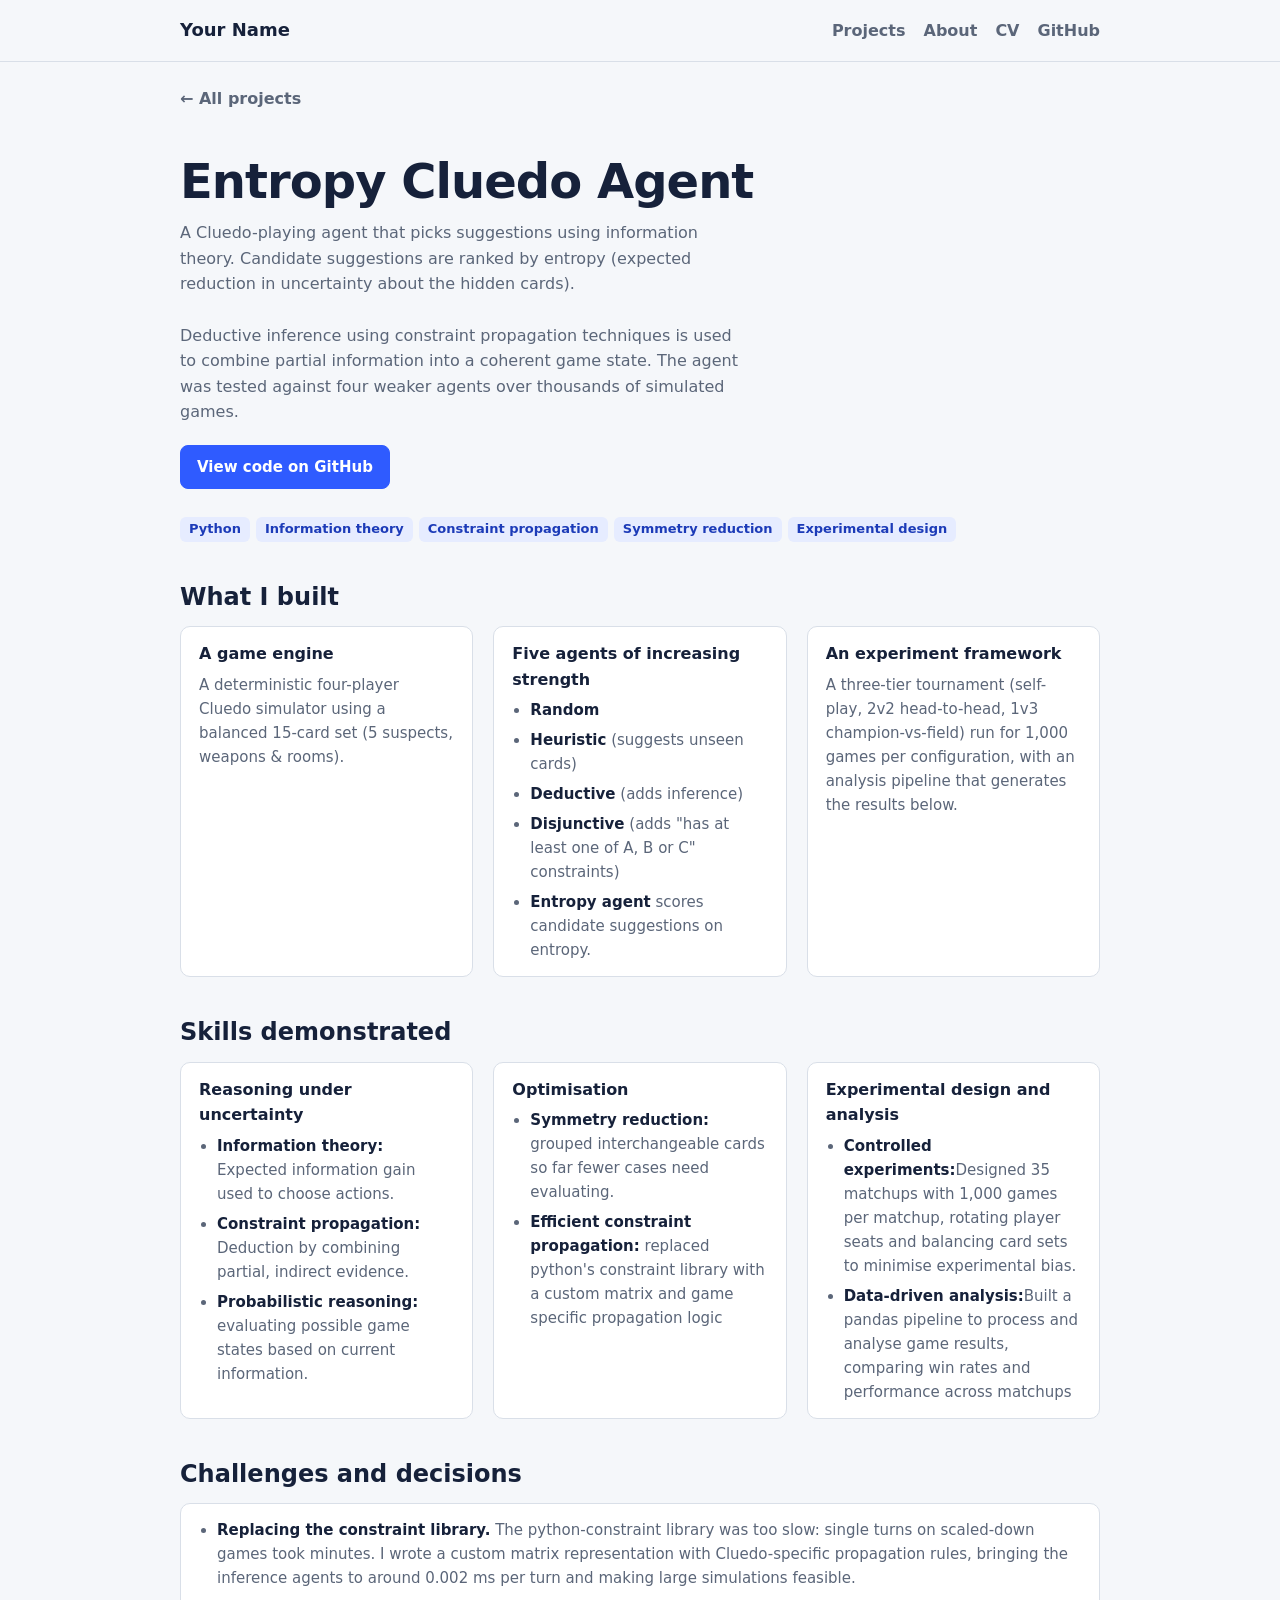
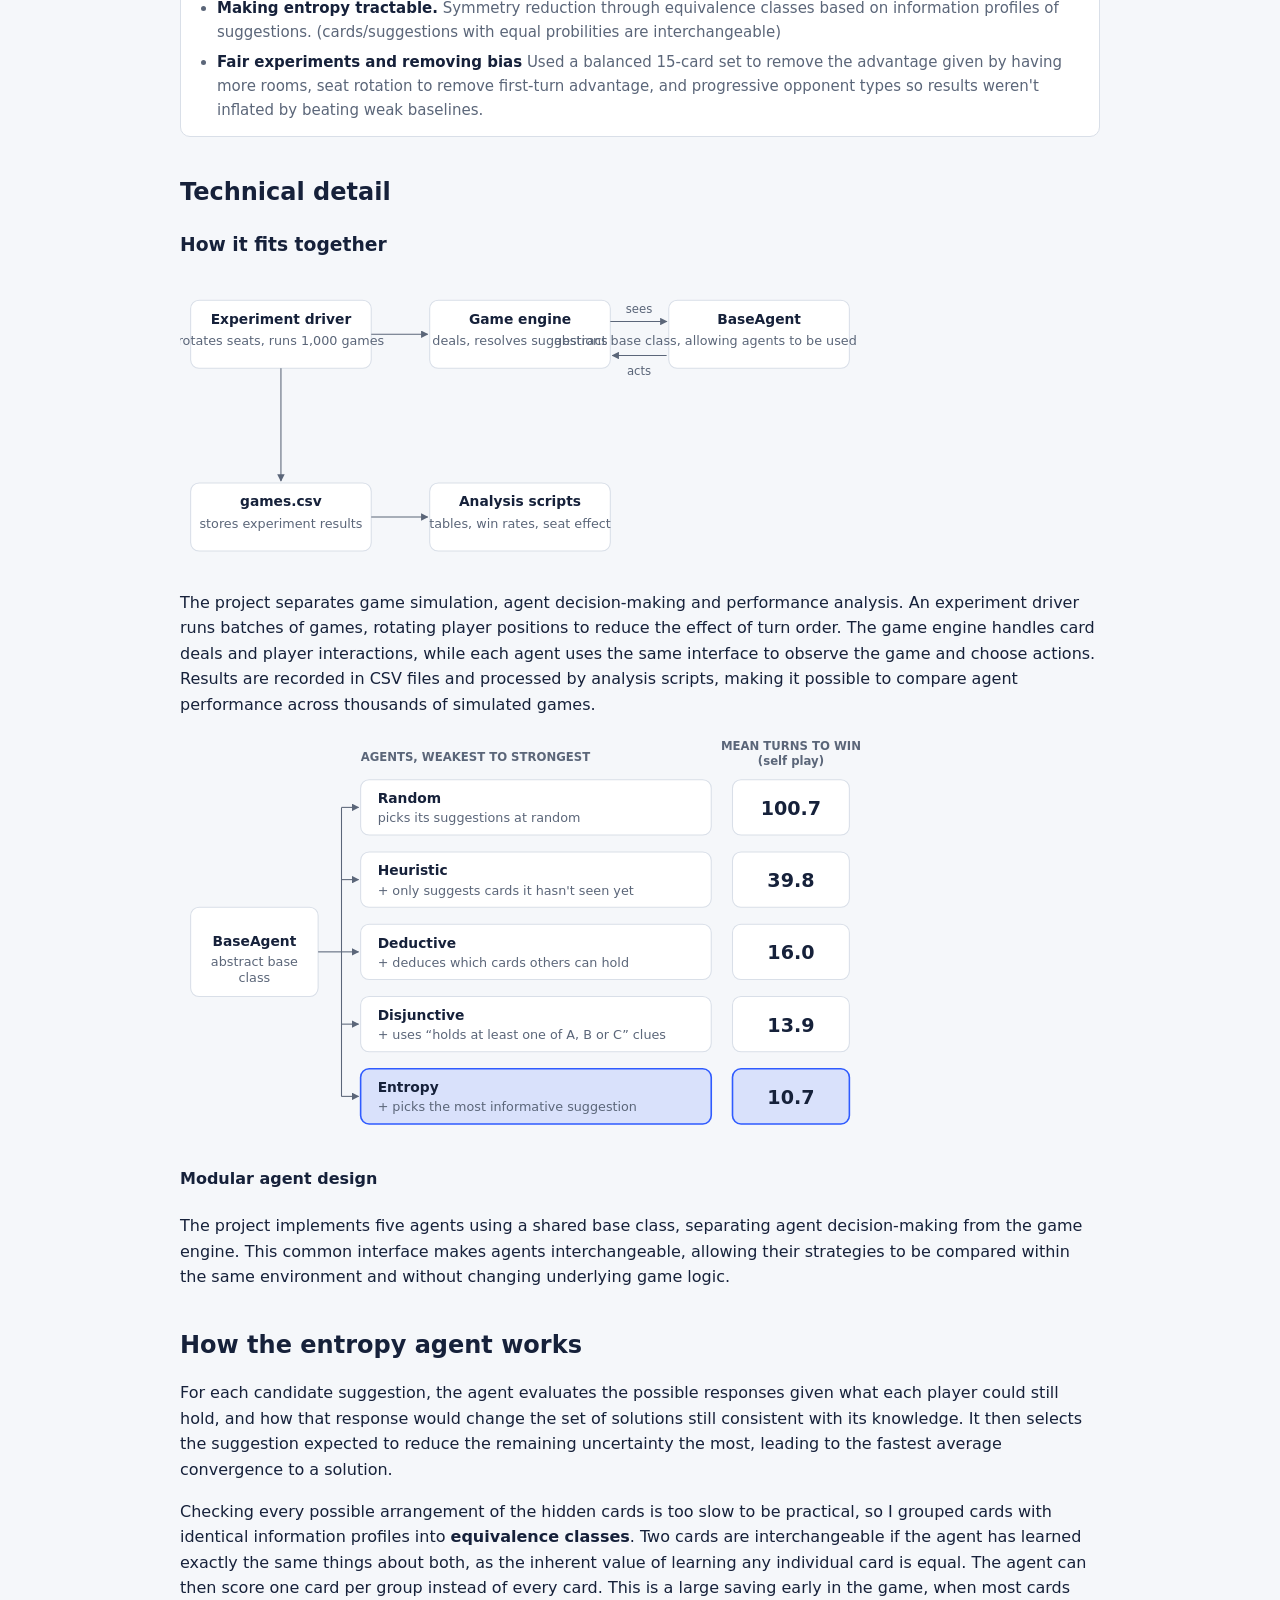
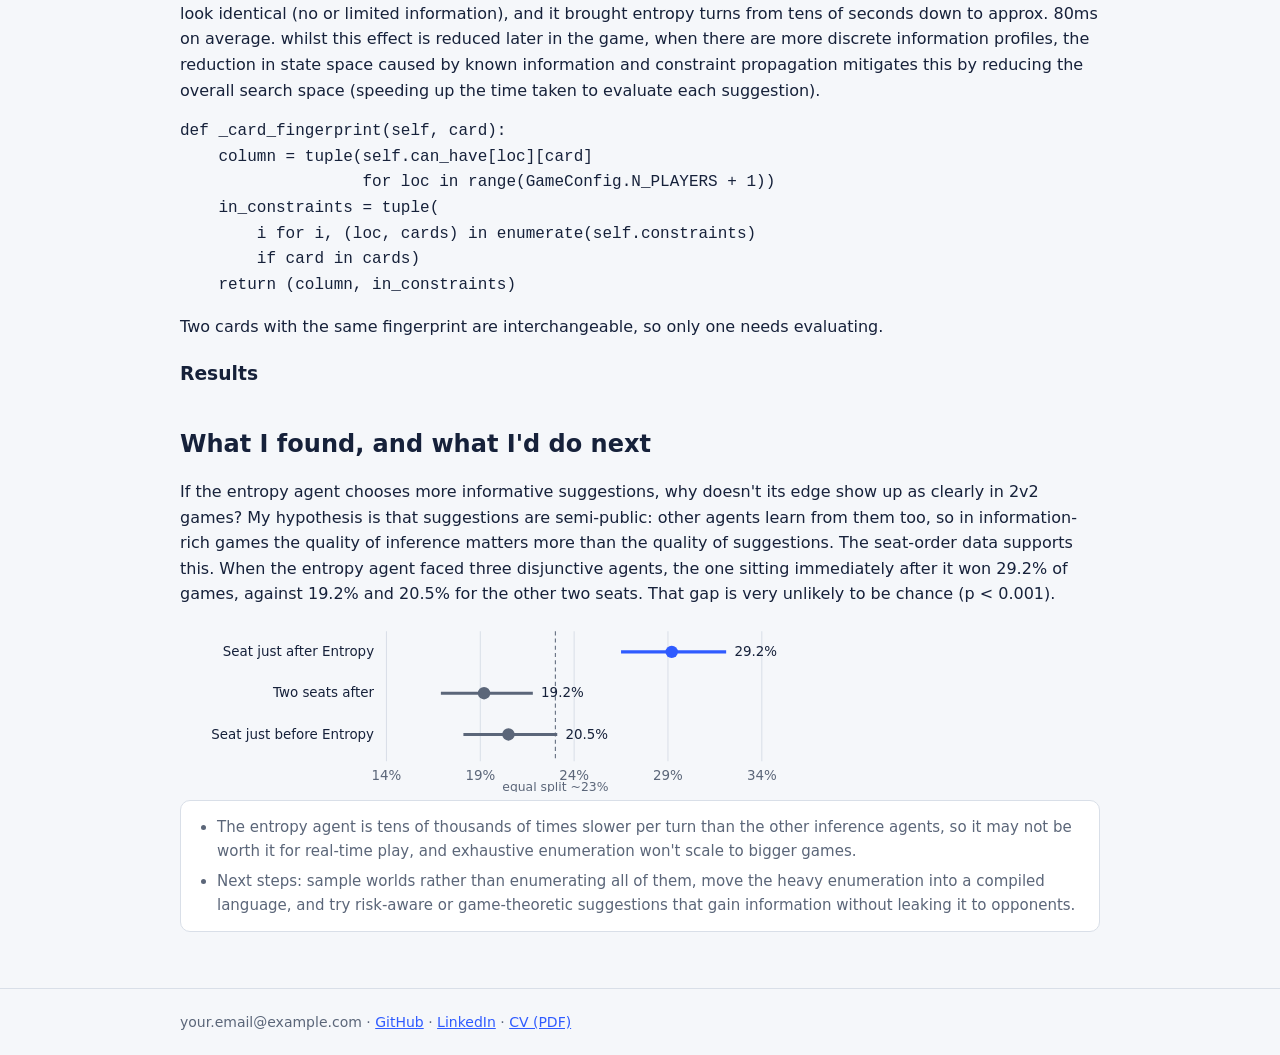
==== projects/cluedo.html @ 383de4e6 "Update cluedo.html" ====
<!DOCTYPE html>
<html lang="en-GB"><head><meta charset="utf-8">
<meta name="viewport" content="width=device-width, initial-scale=1, viewport-fit=cover">
<title>Entropy Cluedo Agent – Your Name</title><meta name="description" content="Portfolio of YOUR NAME, software developer.">
<link rel="stylesheet" href="../style.css"></head><body>
<header><div class="wrap"><nav><a class="brand" href="../index.html">Your Name</a>
<div><a href="../index.html">Projects</a><a href="../about.html">About</a><a href="../assets/cv.pdf">CV</a><a href="https://github.com/YOUR-USERNAME">GitHub</a></div></nav></div></header>
<main class="wrap">
<a class="back" href="../index.html">← All projects</a>


<h1>Entropy Cluedo Agent</h1>
<p class="lead">A Cluedo-playing agent that picks suggestions using information theory. Candidate suggestions are ranked by entropy (expected reduction in uncertainty about the hidden cards).
    <br><br>Deductive inference using constraint propagation techniques is used to combine partial information into a coherent game state. 
    The agent was tested against four weaker agents over thousands of simulated games.
</p>

<div class="btns">
    <a class="btn p" href="https://github.com/YOUR-USERNAME/REPO-NAME">View code on GitHub</a>
</div>

<div class="tags">
    <span class="tag">Python</span>
    <span class="tag">Information theory</span>
    <span class="tag">Constraint propagation</span>
    <span class="tag">Symmetry reduction</span>
    <span class="tag">Experimental design</span>
</div>

<h2>What I built</h2>
<div class="two">
    <div class="box">
        <h3>A game engine</h3>
        <p>A deterministic four-player Cluedo simulator using a balanced 15-card set (5 suspects, weapons & rooms). 
    </div>
    <div class="box">
        <h3>Five agents of increasing strength</h3>
        <p>
            <ul>
                <li><b>Random</b></li>
                <li><b>Heuristic</b> (suggests unseen cards)</li> 
                <li><b>Deductive</b> (adds inference)</li>
                <li><b>Disjunctive</b> (adds "has at least one of A, B or C" constraints) </li>
                <li><b>Entropy agent</b> scores candidate suggestions on entropy.</li>
            </ul>
        </p>
    </div>


    <div class="box">
        <h3>An experiment framework</h3>
        <p>A three-tier tournament (self-play, 2v2 head-to-head, 1v3 champion-vs-field) run for 1,000 games per configuration, with an analysis pipeline that generates the results below.</p>
    </div>
</div>

<style>.box li b{color:var(--ink)}.box li{margin-bottom:6px}.box li:last-child{margin-bottom:0}</style>

<h2>Skills demonstrated</h2>
<div class="two">

    <div class="box">
        <h3>Reasoning under uncertainty</h3>
        <ul>
            <li><b>Information theory:</b> Expected information gain used to choose actions.</li>
            <li><b>Constraint propagation:</b> Deduction by combining partial, indirect evidence.</li>
            <li><b>Probabilistic reasoning:</b> evaluating possible game states based on current information.</li>
        </ul>
    </div>

    <div class="box">
        <h3>Optimisation</h3>
        <ul>
            <li><b>Symmetry reduction:</b> grouped interchangeable cards so far fewer cases need evaluating.</li>
            <li><b>Efficient constraint propagation:</b> replaced python's constraint library with a custom matrix and game specific propagation logic</li>
        </ul>
    </div>

    <div class="box">
        <h3>Experimental design and analysis</h3>
        <ul>
            <li><b>Controlled experiments:</b>Designed 35 matchups with 1,000 games per matchup, rotating player seats and balancing card sets to minimise experimental bias.</li>
            <li><b>Data-driven analysis:</b>Built a pandas pipeline to process and analyse game results, comparing win rates and performance across matchups</li>
        </ul>
    </div>

</div>

<h2>Challenges and decisions</h2>
<div class="box">
    <ul>
    <li><b>Replacing the constraint library.</b>
        The python-constraint library was too slow: single turns on scaled-down games took minutes. I wrote a custom matrix representation with Cluedo-specific propagation rules, bringing the inference agents to around 0.002 ms per turn and making large simulations feasible.</li>
    <li><b>Making entropy tractable.</b> 
        Symmetry reduction through equivalence classes based on information profiles of suggestions. (cards/suggestions with equal probilities are interchangeable)</li>
    <li><b>Fair experiments and removing bias</b>
        Used a balanced 15-card set to remove the advantage given by having more rooms, seat rotation to remove first-turn advantage, and progressive opponent types so results weren't inflated by beating weak baselines.</li>
    </ul>
</div>

<h2>Technical detail</h2>

<h3>How it fits together</h3>
<svg viewBox="0 0 640 270" width="100%" role="img" style="max-width:680px;color:var(--ink)" font-size="13">
    <defs>
        <marker id="ar" viewBox="0 0 8 8" refX="7" refY="4" markerWidth="7" markerHeight="7" orient="auto">
            <path d="M0 0L8 4L0 8z" fill="var(--mute)"/>
        </marker>
    </defs>
    <rect x="10" y="20" width="170" height="64" rx="8" fill="var(--card)" stroke="var(--line)"/>
    <text x="95.0" y="42" text-anchor="middle" font-weight="600" fill="currentColor">Experiment driver</text>
    <text x="95.0" y="62" text-anchor="middle" fill="var(--mute)" font-size="12">rotates seats, runs 1,000 games</text>
    <rect x="235" y="20" width="170" height="64" rx="8" fill="var(--card)" stroke="var(--line)"/>
    <text x="320.0" y="42" text-anchor="middle" font-weight="600" fill="currentColor">Game engine</text>
    <text x="320.0" y="62" text-anchor="middle" fill="var(--mute)" font-size="12">deals, resolves suggestions</text>
    <rect x="460" y="20" width="170" height="64" rx="8" fill="var(--card)" stroke="var(--line)"/>
    <text x="545.0" y="42" text-anchor="middle" font-weight="600" fill="currentColor">BaseAgent</text>
    <text x="545.0" y="62" text-anchor="middle" fill="var(--mute)" font-size="12">abstract base class, allowing agents to be used interchangeably</text>
    <line x1="180" y1="52" x2="233" y2="52" stroke="var(--mute)" marker-end="url(#ar)"/>
    <line x1="405" y1="40" x2="458" y2="40" stroke="var(--mute)" marker-end="url(#ar)"/>
    <text x="432" y="32" text-anchor="middle" fill="var(--mute)" font-size="11">sees</text>
    <line x1="458" y1="72" x2="407" y2="72" stroke="var(--mute)" marker-end="url(#ar)"/>
    <text x="432" y="90" text-anchor="middle" fill="var(--mute)" font-size="11">acts</text>
    <line x1="95" y1="84" x2="95" y2="190" stroke="var(--mute)" marker-end="url(#ar)"/>
    <rect x="10" y="192" width="170" height="64" rx="8" fill="var(--card)" stroke="var(--line)"/>
    <text x="95.0" y="214" text-anchor="middle" font-weight="600" fill="currentColor">games.csv</text>
    <text x="95.0" y="234" text-anchor="middle" fill="var(--mute)" font-size="12">stores experiment results</text>
    <line x1="180" y1="224" x2="233" y2="224" stroke="var(--mute)" marker-end="url(#ar)"/>
    <rect x="235" y="192" width="170" height="64" rx="8" fill="var(--card)" stroke="var(--line)"/>
    <text x="320.0" y="214" text-anchor="middle" font-weight="600" fill="currentColor">Analysis scripts</text>
    <text x="320.0" y="234" text-anchor="middle" fill="var(--mute)" font-size="12">tables, win rates, seat effect</text>
</svg>

<p>The project separates game simulation, agent decision-making and performance analysis. 
    An experiment driver runs batches of games, rotating player positions to reduce 
    the effect of turn order. The game engine handles card deals and player 
    interactions, while each agent uses the same interface to observe the game 
    and choose actions. Results are recorded in CSV files and processed by analysis 
    scripts, making it possible to compare agent performance across thousands of 
    simulated games.
</p>

<svg viewBox="0 0 640 380" width="100%" role="img" aria-label="BaseAgent connects to five agents, each adding one capability to the one before, with mean turns to solution in self-play" style="max-width:680px;color:var(--ink)" font-size="13">
    <defs>
        <marker id="ar2" viewBox="0 0 8 8" refX="7" refY="4" markerWidth="7" markerHeight="7" orient="auto">
            <path d="M0 0L8 4L0 8z" fill="var(--mute)"/>
        </marker>
    </defs>
    <text x="170" y="26" fill="var(--mute)" font-size="11" font-weight="600">AGENTS, WEAKEST TO STRONGEST</text>
    <text x="575.0" y="16" text-anchor="middle" fill="var(--mute)" font-size="11" font-weight="600">MEAN TURNS TO WIN </text>
    <text x="575.0" y="30" text-anchor="middle" fill="var(--mute)" font-size="11" font-weight="600">(self play)</text>
    <rect x="10" y="164.0" width="120" height="84" rx="8" fill="var(--card)" stroke="var(--line)"/>
    <text x="70" y="200.0" text-anchor="middle" font-weight="600" fill="currentColor">BaseAgent</text>
    <text x="70" y="219.0" text-anchor="middle" fill="var(--mute)" font-size="12">abstract base</text>
    <text x="70" y="234.0" text-anchor="middle" fill="var(--mute)" font-size="12">class</text>
    <line x1="130" y1="206.0" x2="152" y2="206.0" stroke="var(--mute)"/>
    <line x1="152" y1="70.0" x2="152" y2="342.0" stroke="var(--mute)"/>
    <line x1="152" y1="70.0" x2="168" y2="70.0" stroke="var(--mute)" marker-end="url(#ar2)"/>
    <rect x="170" y="44" width="330" height="52" rx="8" fill="var(--card)" stroke="var(--line)" stroke-width="1"/>
    <text x="186" y="66" font-weight="600" fill="currentColor">Random</text>
    <text x="186" y="84" fill="var(--mute)" font-size="12">picks its suggestions at random</text>
    <rect x="520" y="44" width="110" height="52" rx="8" fill="var(--card)" stroke="var(--line)" stroke-width="1"/>
    <text x="575.0" y="77" text-anchor="middle" font-weight="600" font-size="18" fill="currentColor">100.7</text>
    <line x1="152" y1="138.0" x2="168" y2="138.0" stroke="var(--mute)" marker-end="url(#ar2)"/>
    <rect x="170" y="112" width="330" height="52" rx="8" fill="var(--card)" stroke="var(--line)" stroke-width="1"/>
    <text x="186" y="134" font-weight="600" fill="currentColor">Heuristic</text>
    <text x="186" y="152" fill="var(--mute)" font-size="12">+ only suggests cards it hasn't seen yet</text>
    <rect x="520" y="112" width="110" height="52" rx="8" fill="var(--card)" stroke="var(--line)" stroke-width="1"/>
    <text x="575.0" y="145" text-anchor="middle" font-weight="600" font-size="18" fill="currentColor">39.8</text>
    <line x1="152" y1="206.0" x2="168" y2="206.0" stroke="var(--mute)" marker-end="url(#ar2)"/>
    <rect x="170" y="180" width="330" height="52" rx="8" fill="var(--card)" stroke="var(--line)" stroke-width="1"/>
    <text x="186" y="202" font-weight="600" fill="currentColor">Deductive</text>
    <text x="186" y="220" fill="var(--mute)" font-size="12">+ deduces which cards others can hold</text>
    <rect x="520" y="180" width="110" height="52" rx="8" fill="var(--card)" stroke="var(--line)" stroke-width="1"/>
    <text x="575.0" y="213" text-anchor="middle" font-weight="600" font-size="18" fill="currentColor">16.0</text>
    <line x1="152" y1="274.0" x2="168" y2="274.0" stroke="var(--mute)" marker-end="url(#ar2)"/>
    <rect x="170" y="248" width="330" height="52" rx="8" fill="var(--card)" stroke="var(--line)" stroke-width="1"/>
    <text x="186" y="270" font-weight="600" fill="currentColor">Disjunctive</text>
    <text x="186" y="288" fill="var(--mute)" font-size="12">+ uses “holds at least one of A, B or C” clues</text>
    <rect x="520" y="248" width="110" height="52" rx="8" fill="var(--card)" stroke="var(--line)" stroke-width="1"/>
    <text x="575.0" y="281" text-anchor="middle" font-weight="600" font-size="18" fill="currentColor">13.9</text>
    <line x1="152" y1="342.0" x2="168" y2="342.0" stroke="var(--mute)" marker-end="url(#ar2)"/>
    <rect x="170" y="316" width="330" height="52" rx="8" fill="color-mix(in srgb,var(--acc) 14%,transparent)" stroke="var(--acc)" stroke-width="1.5"/>
    <text x="186" y="338" font-weight="600" fill="currentColor">Entropy</text>
    <text x="186" y="356" fill="var(--mute)" font-size="12">+ picks the most informative suggestion</text>
    <rect x="520" y="316" width="110" height="52" rx="8" fill="color-mix(in srgb,var(--acc) 14%,transparent)" stroke="var(--acc)" stroke-width="1.5"/>
    <text x="575.0" y="349" text-anchor="middle" font-weight="600" font-size="18" fill="currentColor">10.7</text>
</svg>

<h4>Modular agent design</h4>
<p>The project implements five agents using a shared base class, separating agent decision-making from the game engine. 
    This common interface makes agents interchangeable, allowing their strategies to be compared within the same 
    environment  and without changing underlying game logic.
</p>


<h2>How the entropy agent works</h2>
<p>For each candidate suggestion, the agent evaluates the possible responses given what each player could still hold, and how that response would change the set of solutions still consistent with its knowledge. 
    It then selects the suggestion expected to reduce the remaining uncertainty the most, leading to the fastest average convergence to a solution.
</p>

<p>Checking every possible arrangement of the hidden cards is too slow to be practical, so I grouped cards with identical information profiles into <b>equivalence classes</b>.
 Two cards are interchangeable if the agent has learned exactly the same things about both, as the inherent value of learning any individual card is equal. The agent can then score one card per group instead of every card.
This is a large saving early in the game, when most cards look identical (no or limited information), and it brought entropy turns from tens of seconds down to approx. 80ms on average.

whilst this effect is reduced later in the game, when there are more discrete information profiles,
 the reduction in state space caused by known information and constraint propagation mitigates this by reducing the overall search space (speeding up the time taken to evaluate each suggestion).</p>



<pre>def _card_fingerprint(self, card):
    column = tuple(self.can_have[loc][card]
                   for loc in range(GameConfig.N_PLAYERS + 1))
    in_constraints = tuple(
        i for i, (loc, cards) in enumerate(self.constraints)
        if card in cards)
    return (column, in_constraints)</pre>
<p class="cap">Two cards with the same fingerprint are interchangeable, so only one needs evaluating.</p>

<h3>Results</h3>

<h2>What I found, and what I'd do next</h2>
<p>If the entropy agent chooses more informative suggestions, why doesn't its edge show up as clearly in 2v2 games? My hypothesis is that suggestions are semi-public: other agents learn from them too, so in information-rich games the quality of inference matters more than the quality of suggestions. The seat-order data supports this. When the entropy agent faced three disjunctive agents, the one sitting immediately after it won 29.2% of games, against 19.2% and 20.5% for the other two seats. That gap is very unlikely to be chance (p &lt; 0.001).</p><svg viewBox="0 0 620 164" width="100%" role="img" style="max-width:640px;color:var(--ink)" font-size="13"><line x1="200.0" x2="200.0" y1="8" y2="134" stroke="var(--line)"/><text x="200.0" y="152" text-anchor="middle" fill="var(--mute)">14%</text><line x1="290.9090909090909" x2="290.9090909090909" y1="8" y2="134" stroke="var(--line)"/><text x="290.9090909090909" y="152" text-anchor="middle" fill="var(--mute)">19%</text><line x1="381.8181818181818" x2="381.8181818181818" y1="8" y2="134" stroke="var(--line)"/><text x="381.8181818181818" y="152" text-anchor="middle" fill="var(--mute)">24%</text><line x1="472.7272727272727" x2="472.7272727272727" y1="8" y2="134" stroke="var(--line)"/><text x="472.7272727272727" y="152" text-anchor="middle" fill="var(--mute)">29%</text><line x1="563.6363636363636" x2="563.6363636363636" y1="8" y2="134" stroke="var(--line)"/><text x="563.6363636363636" y="152" text-anchor="middle" fill="var(--mute)">34%</text><line x1="363.6363636363636" x2="363.6363636363636" y1="8" y2="134" stroke="var(--mute)" stroke-dasharray="4 3"/><text x="363.6363636363636" y="163" text-anchor="middle" fill="var(--mute)" font-size="12">equal split ~23%</text><text x="188" y="32" text-anchor="end" fill="currentColor">Seat just after Entropy</text><line x1="427.27272727272725" x2="529.0909090909091" y1="28" y2="28" stroke="var(--acc)" stroke-width="3"/><circle cx="476.3636363636364" cy="28" r="6" fill="var(--acc)"/><text x="537.0909090909091" y="32" fill="currentColor">29.2%</text><text x="188" y="72" text-anchor="end" fill="currentColor">Two seats after</text><line x1="252.7272727272727" x2="341.8181818181818" y1="68" y2="68" stroke="var(--mute)" stroke-width="3"/><circle cx="294.5454545454545" cy="68" r="6" fill="var(--mute)"/><text x="349.8181818181818" y="72" fill="currentColor">19.2%</text><text x="188" y="112" text-anchor="end" fill="currentColor">Seat just before Entropy</text><line x1="274.54545454545456" x2="365.4545454545455" y1="108" y2="108" stroke="var(--mute)" stroke-width="3"/><circle cx="318.1818181818182" cy="108" r="6" fill="var(--mute)"/><text x="373.4545454545455" y="112" fill="currentColor">20.5%</text></svg>
<div class="box"><ul>
<li>The entropy agent is tens of thousands of times slower per turn than the other inference agents, so it may not be worth it for real-time play, and exhaustive enumeration won't scale to bigger games.</li>
<li>Next steps: sample worlds rather than enumerating all of them, move the heavy enumeration into a compiled language, and try risk-aware or game-theoretic suggestions that gain information without leaking it to opponents.</li></ul></div>

</main>
<footer><div class="wrap">your.email@example.com · <a href="https://github.com/YOUR-USERNAME">GitHub</a> · <a href="https://linkedin.com/in/YOUR-NAME">LinkedIn</a> · <a href="../assets/cv.pdf">CV (PDF)</a></div></footer>
</body></html>
---- style.css ----
:root{--bg:#f5f7fa;--card:#fff;--ink:#16213a;--mute:#5b6679;--line:#d9dfe8;--acc:#2f5bff;--tag:#e6ecff;--tagink:#1c3bb8;box-sizing:border-box;padding-top:env(safe-area-inset-top,0px);padding-bottom:env(safe-area-inset-bottom,0px)}
@media (prefers-color-scheme:dark){:root{--bg:#10151f;--card:#18202e;--ink:#eef2fa;--mute:#9aa6bb;--line:#2a3447;--acc:#7b97ff;--tag:#223059;--tagink:#c4d0ff}}
*{box-sizing:border-box}
body{margin:0;background:var(--bg);color:var(--ink);font:16px/1.6 "Schibsted Grotesk",system-ui,-apple-system,"Segoe UI",sans-serif}
a{color:var(--acc)}
.wrap{max-width:960px;margin:0 auto;padding:0 20px}
header{border-bottom:1px solid var(--line)}
nav{display:flex;justify-content:space-between;align-items:center;padding:16px 0;gap:12px;flex-wrap:wrap}
nav a{margin-left:18px;text-decoration:none;color:var(--mute);font-weight:600}
nav a:hover{color:var(--ink)}
nav .brand{margin:0;color:var(--ink);font-weight:800;font-size:18px}
h1{font-size:clamp(32px,6vw,48px);line-height:1.1;margin:44px 0 12px;font-weight:800;letter-spacing:-.02em}
h2{font-size:24px;margin:36px 0 10px}
.lead{font-size:16px;color:var(--mute);max-width:56ch;margin:0 0 20px}
.btns{display:flex;gap:10px;flex-wrap:wrap;margin-bottom:28px}
.btn{padding:9px 16px;border-radius:8px;border:1px solid var(--line);background:var(--card);color:var(--ink);text-decoration:none;font-weight:600;font-size:15px}
.btn.p{background:var(--acc);border-color:var(--acc);color:#fff}
.grid{display:grid;grid-template-columns:repeat(auto-fit,minmax(min(100%,420px),1fr));gap:20px}
.card{background:var(--card);border:1px solid var(--line);border-radius:12px;overflow:hidden;text-decoration:none;color:inherit;display:block}
.card:hover,.card:focus-visible{border-color:var(--acc)}
.thumb{height:150px;display:flex;align-items:center;justify-content:center;color:#fff;font-weight:600}
.cb{padding:16px 18px 18px}.cb h3{margin:0 0 4px;font-size:20px}.cb p{margin:0 0 12px;color:var(--mute);font-size:15px}
.tags{display:flex;flex-wrap:wrap;gap:6px}
.tag{background:var(--tag);color:var(--tagink);border-radius:6px;padding:2px 9px;font-size:13px;font-weight:600}
.back{display:inline-block;margin-top:24px;color:var(--mute);font-weight:600;text-decoration:none}
.ph{background:var(--tag);border:1px dashed var(--acc);border-radius:10px;padding:40px;text-align:center;color:var(--tagink);font-weight:600;margin:24px 0}
.hero{width:100%;border-radius:10px;margin:24px 0;border:1px solid var(--line)}
.two{display:grid;grid-template-columns:repeat(auto-fit,minmax(min(100%,260px),1fr));gap:20px}
.box{background:var(--card);border:1px solid var(--line);border-radius:10px;padding:14px 18px}
.box h3{margin:0 0 6px;font-size:16px}.box p,.box li{color:var(--mute);margin:0;font-size:15px}.box ul{padding-left:18px;margin:0}
footer{border-top:1px solid var(--line);margin-top:56px;padding:22px 0;color:var(--mute);font-size:14px}
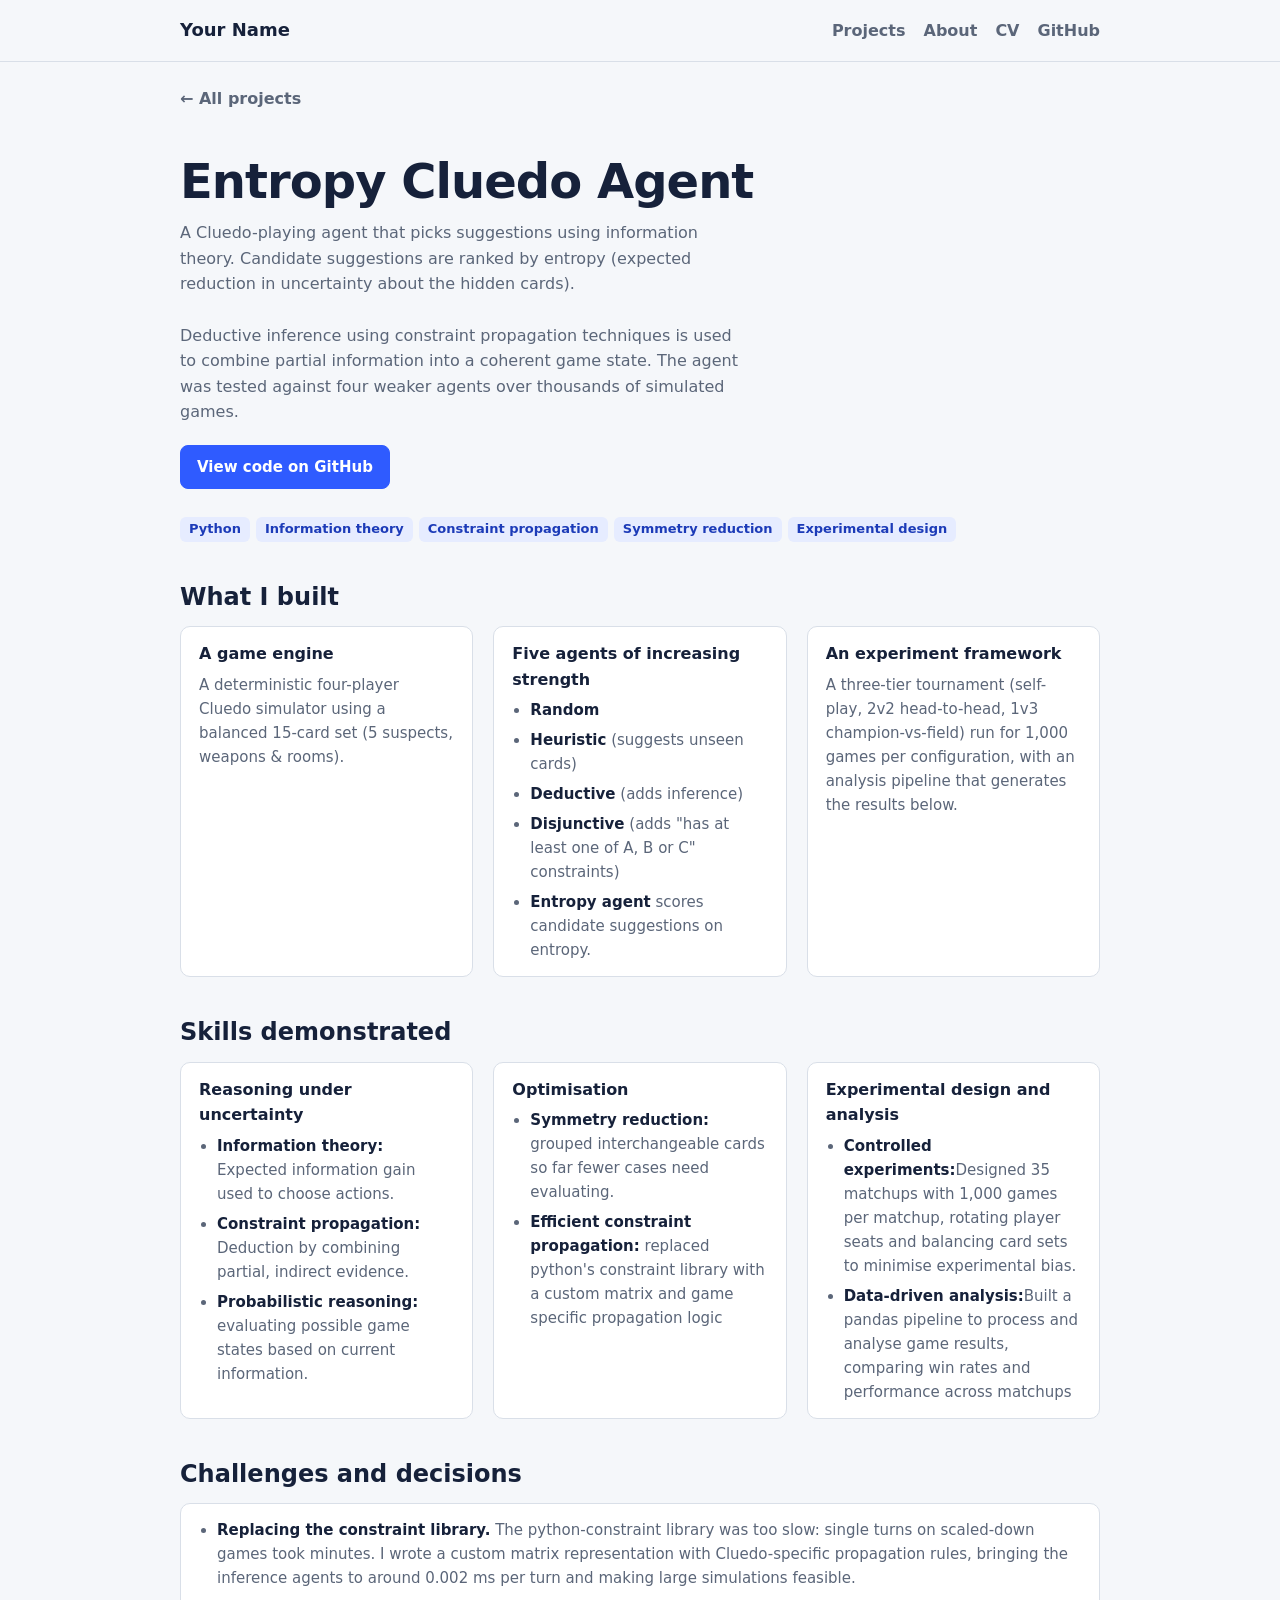
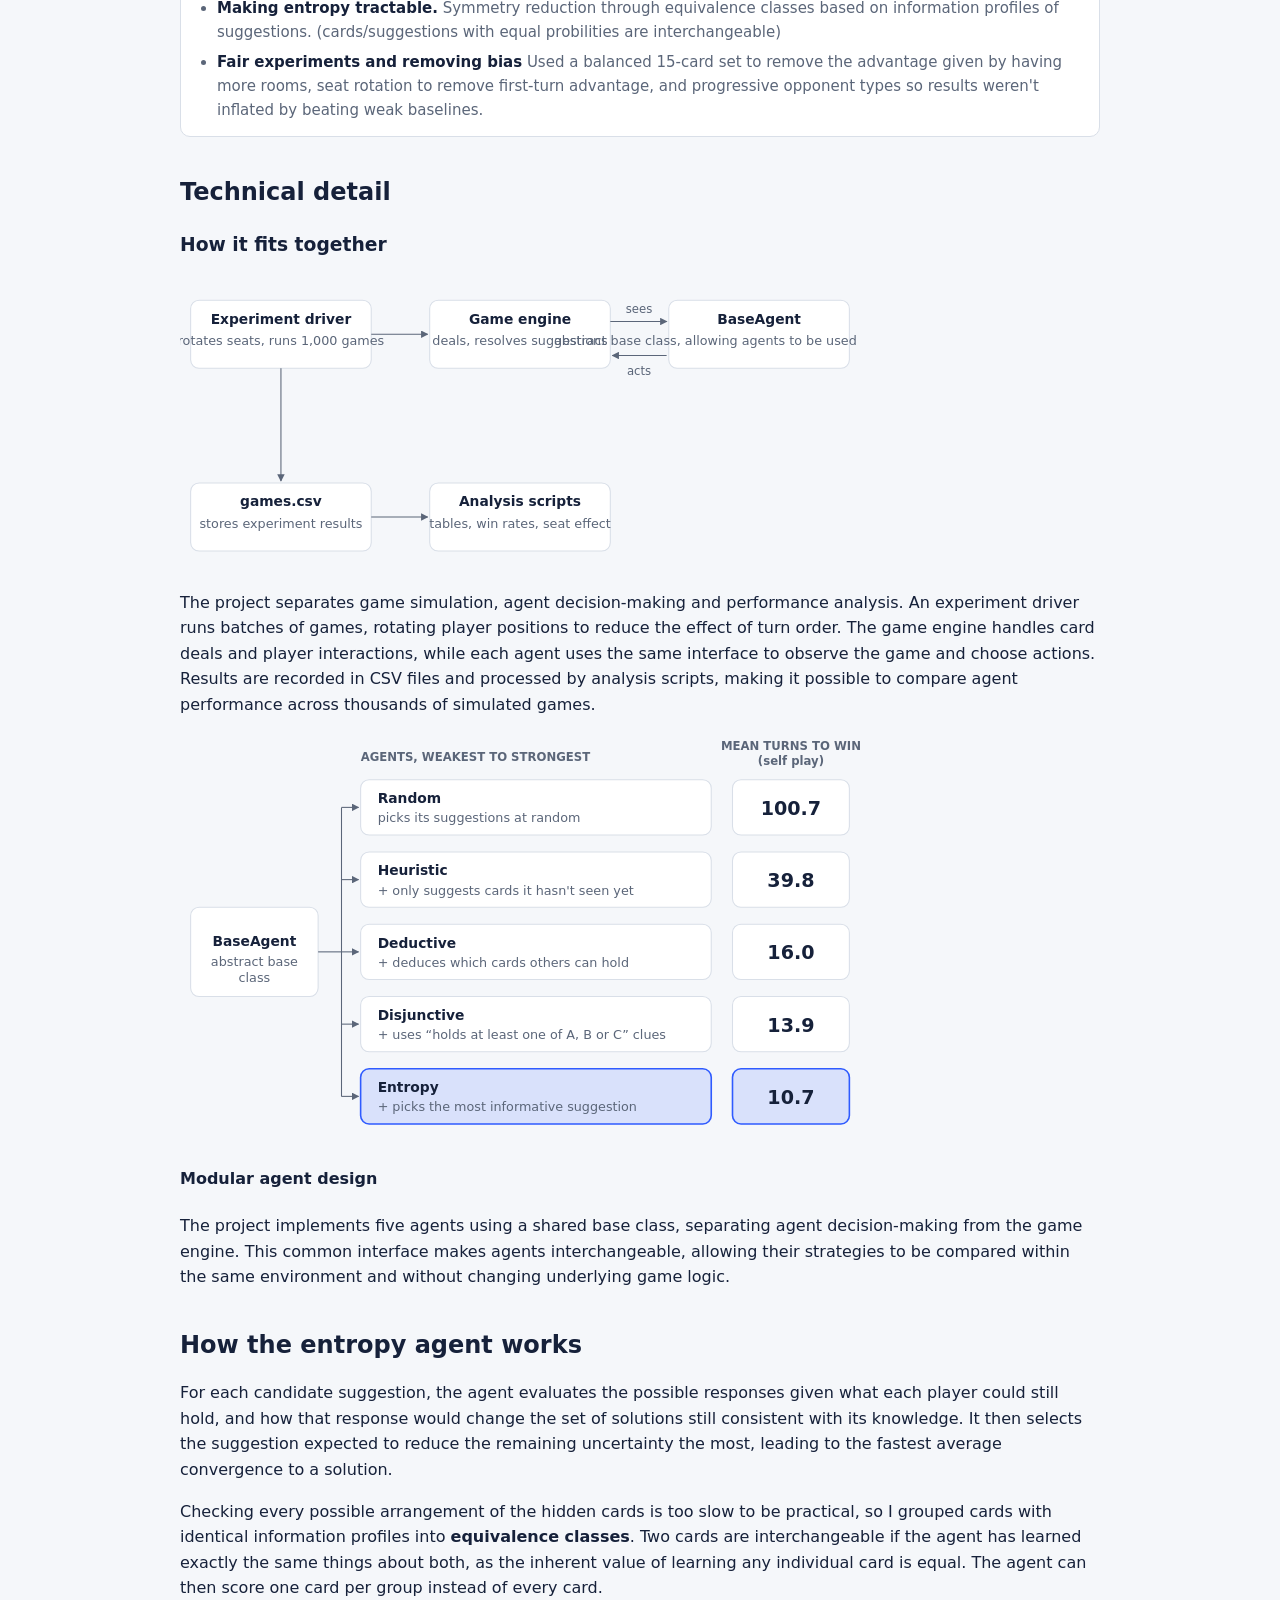
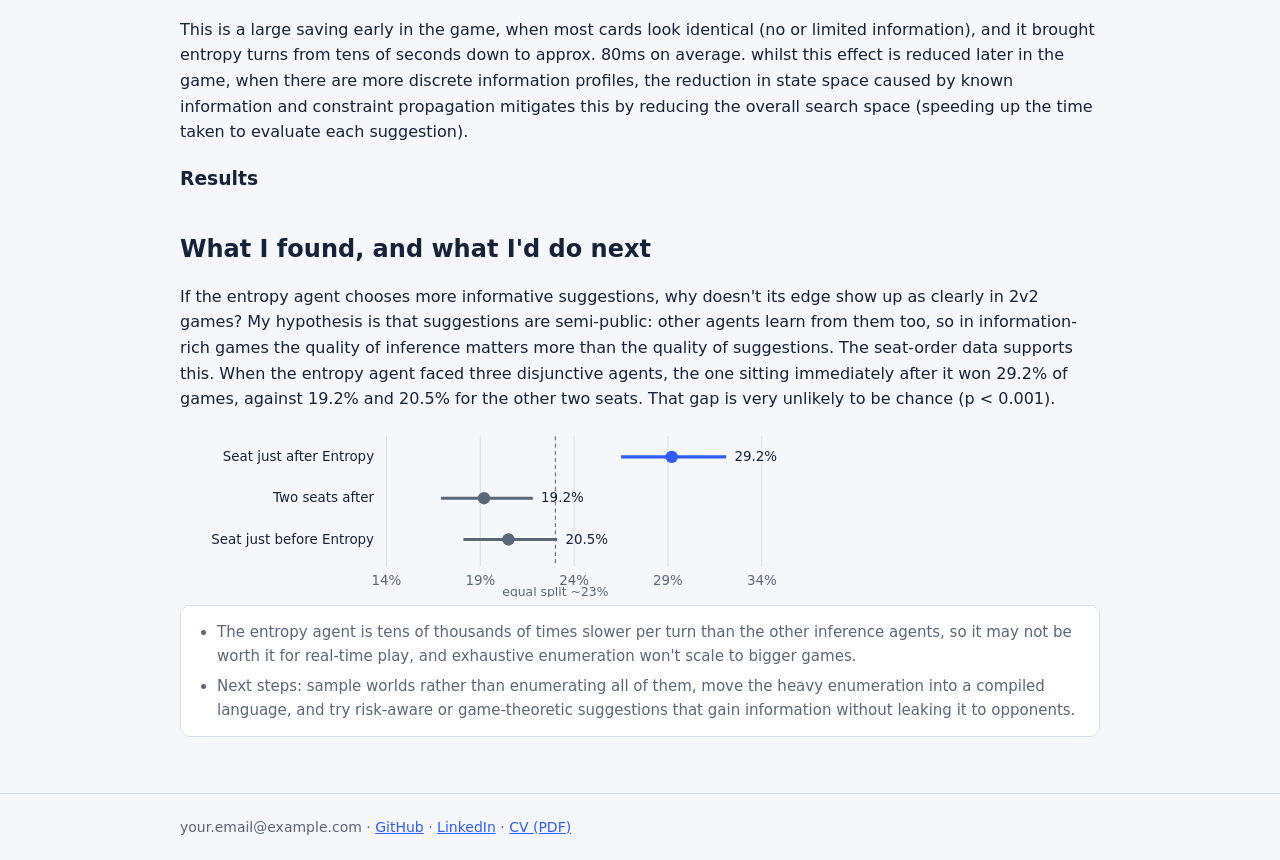
==== commit 85d5684f: "Update cluedo.html" ====
--- a/projects/cluedo.html
+++ b/projects/cluedo.html
@@ -198,23 +198,19 @@
     It then selects the suggestion expected to reduce the remaining uncertainty the most, leading to the fastest average convergence to a solution.
 </p>
 
-<p>Checking every possible arrangement of the hidden cards is too slow to be practical, so I grouped cards with identical information profiles into <b>equivalence classes</b>.
- Two cards are interchangeable if the agent has learned exactly the same things about both, as the inherent value of learning any individual card is equal. The agent can then score one card per group instead of every card.
-This is a large saving early in the game, when most cards look identical (no or limited information), and it brought entropy turns from tens of seconds down to approx. 80ms on average.
-
-whilst this effect is reduced later in the game, when there are more discrete information profiles,
- the reduction in state space caused by known information and constraint propagation mitigates this by reducing the overall search space (speeding up the time taken to evaluate each suggestion).</p>
-
-
-
-<pre>def _card_fingerprint(self, card):
-    column = tuple(self.can_have[loc][card]
-                   for loc in range(GameConfig.N_PLAYERS + 1))
-    in_constraints = tuple(
-        i for i, (loc, cards) in enumerate(self.constraints)
-        if card in cards)
-    return (column, in_constraints)</pre>
-<p class="cap">Two cards with the same fingerprint are interchangeable, so only one needs evaluating.</p>
+<p>Checking every possible arrangement of the hidden cards is too slow to be practical, 
+    so I grouped cards with identical information profiles into <b>equivalence classes</b>.
+    Two cards are interchangeable if the agent has learned exactly the same things about 
+    both, as the inherent value of learning any individual card is equal. 
+    The agent can then score one card per group instead of every card.
+</p>
+
+<p> This is a large saving early in the game, when most cards look identical (no or limited information),
+     and it brought entropy turns from tens of seconds down to approx. 80ms on average. whilst this effect 
+     is reduced later in the game, when there are more discrete information profiles,
+    the reduction in state space caused by known information and constraint propagation
+     mitigates this by reducing the overall search space (speeding up the time taken to evaluate each suggestion).
+</p>
 
 <h3>Results</h3>
 
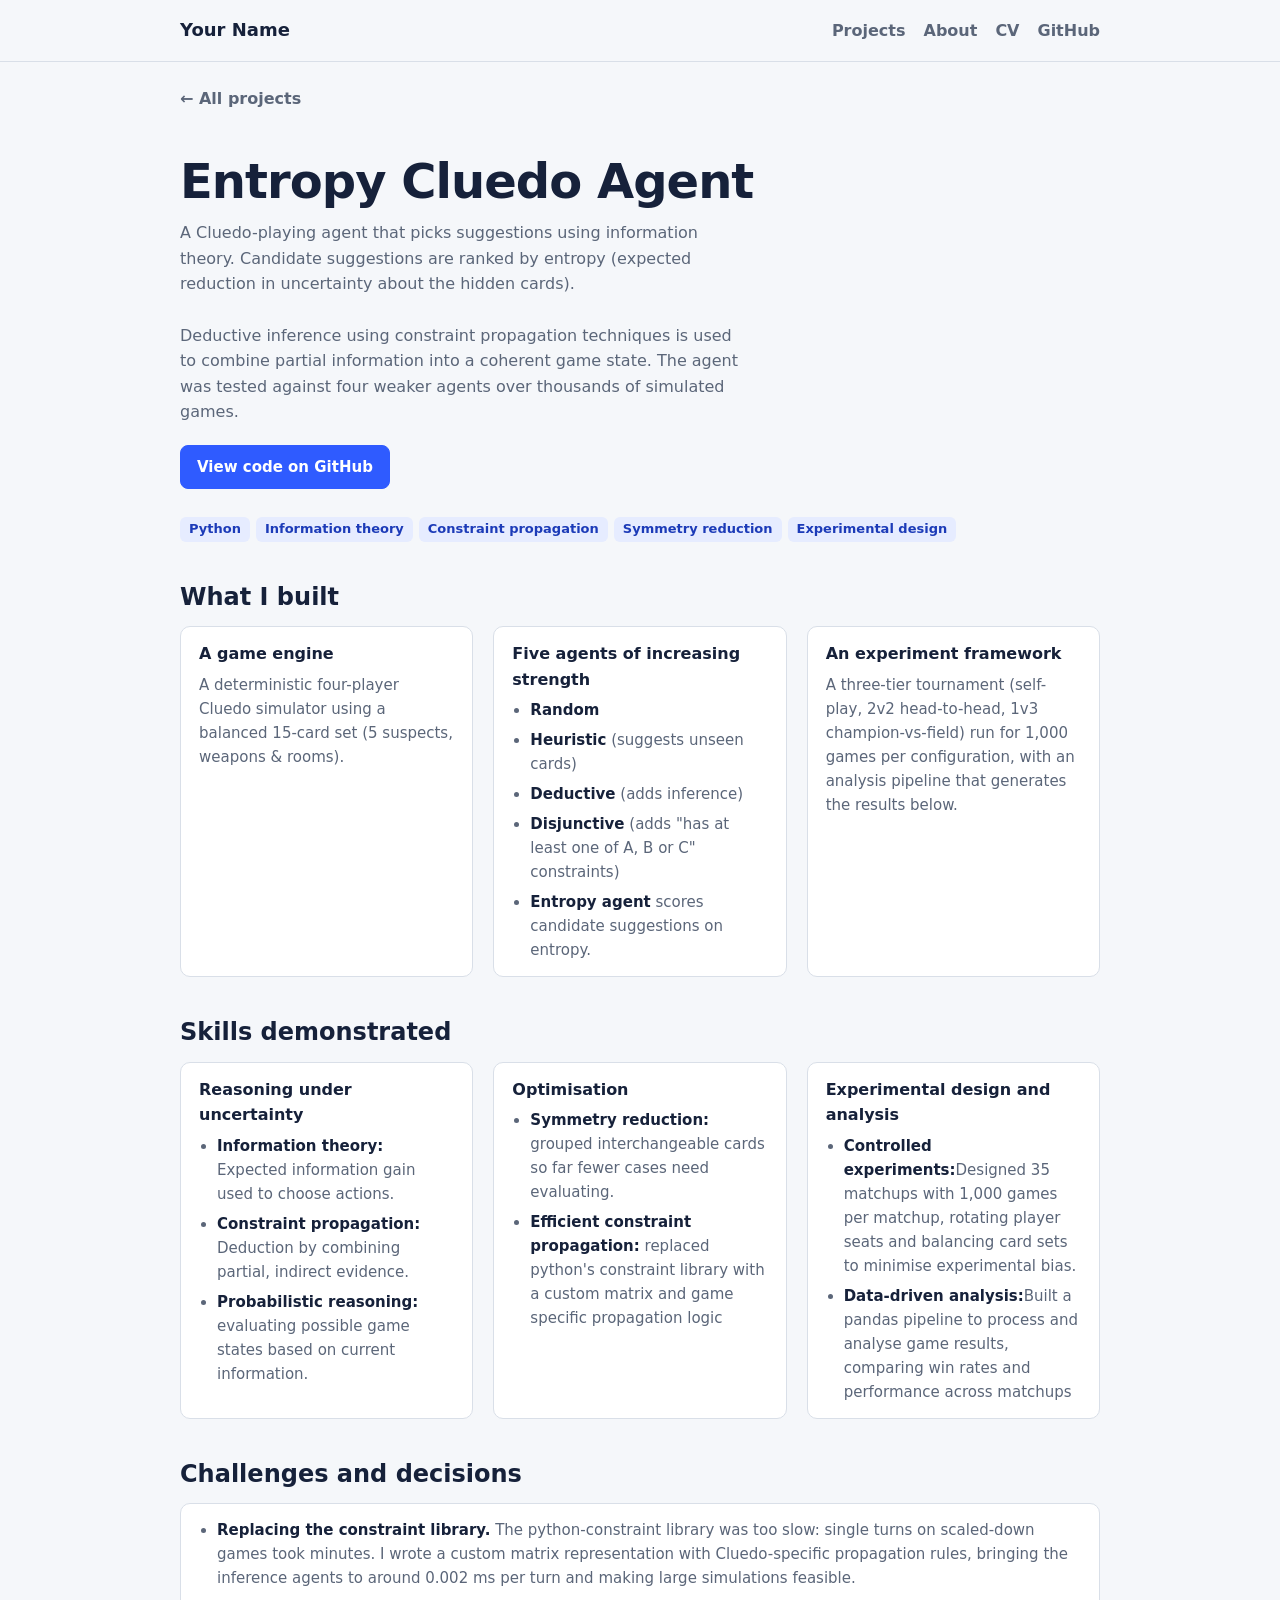
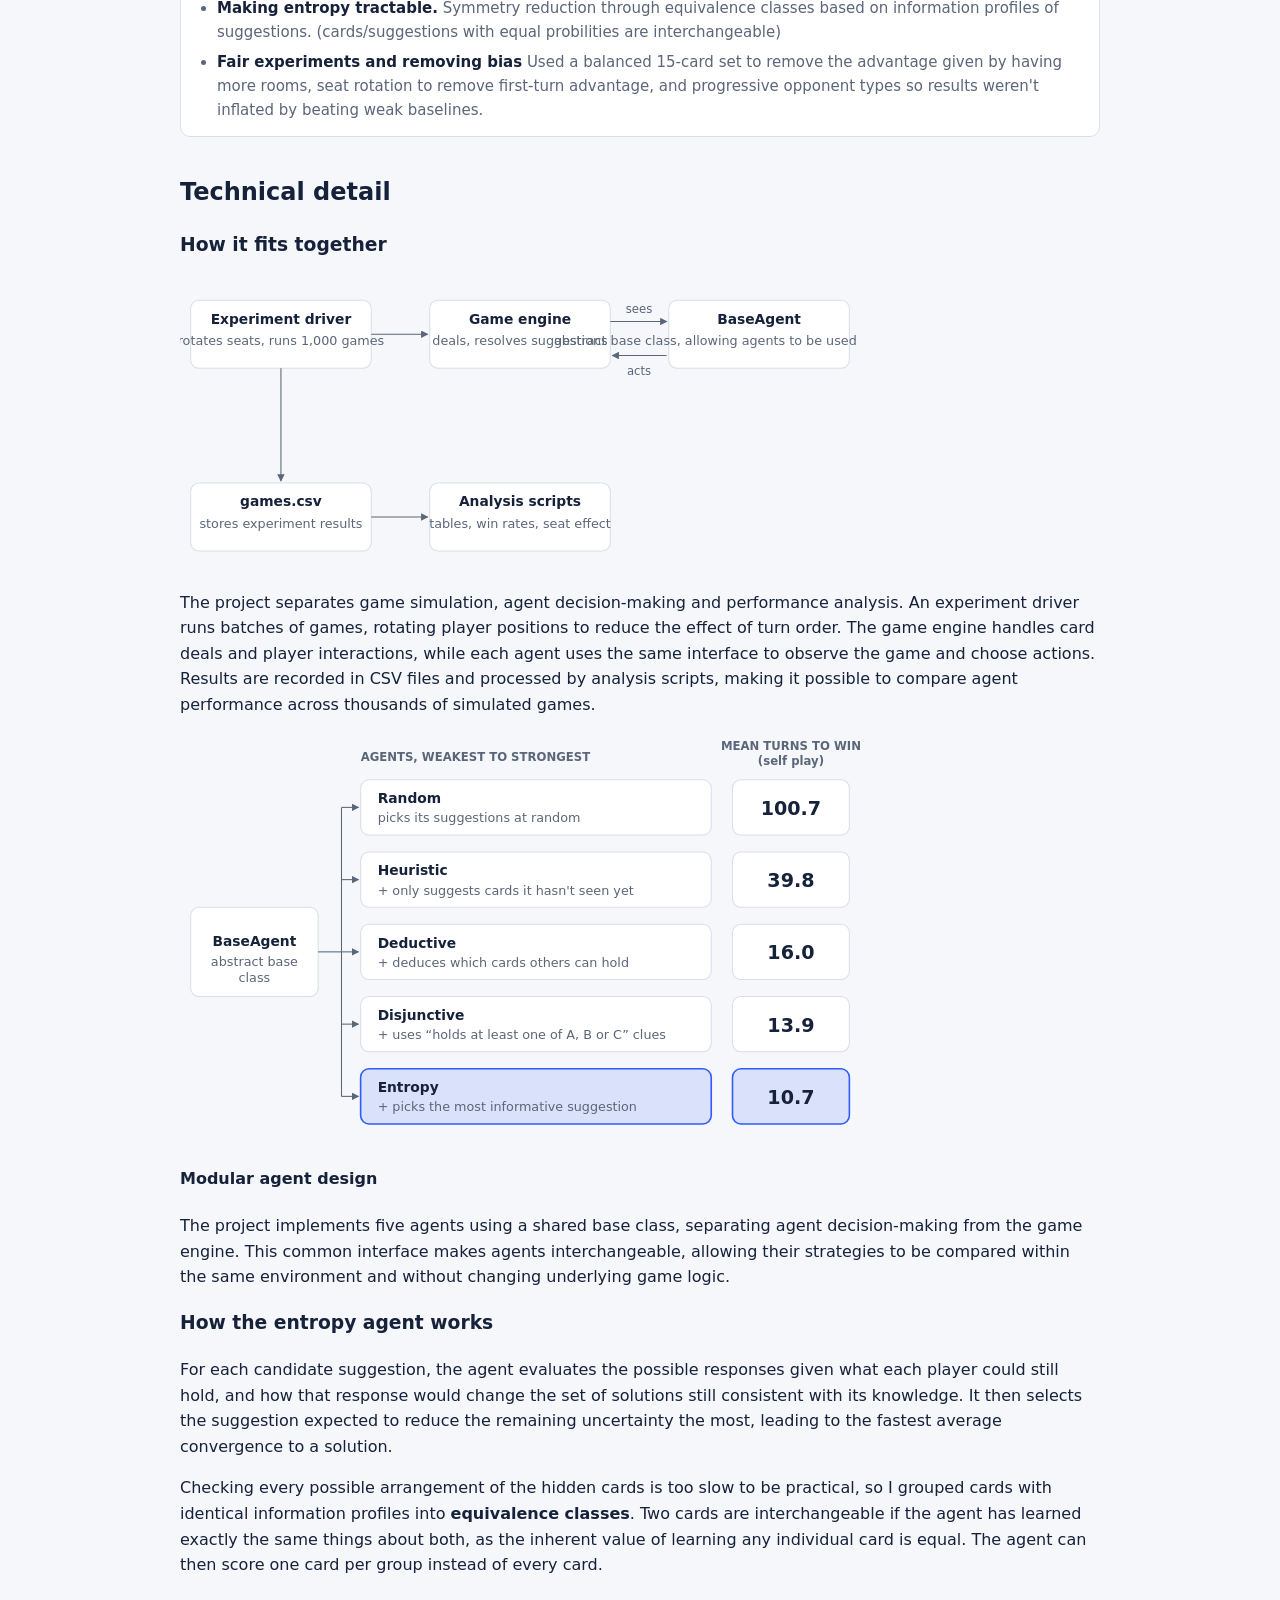
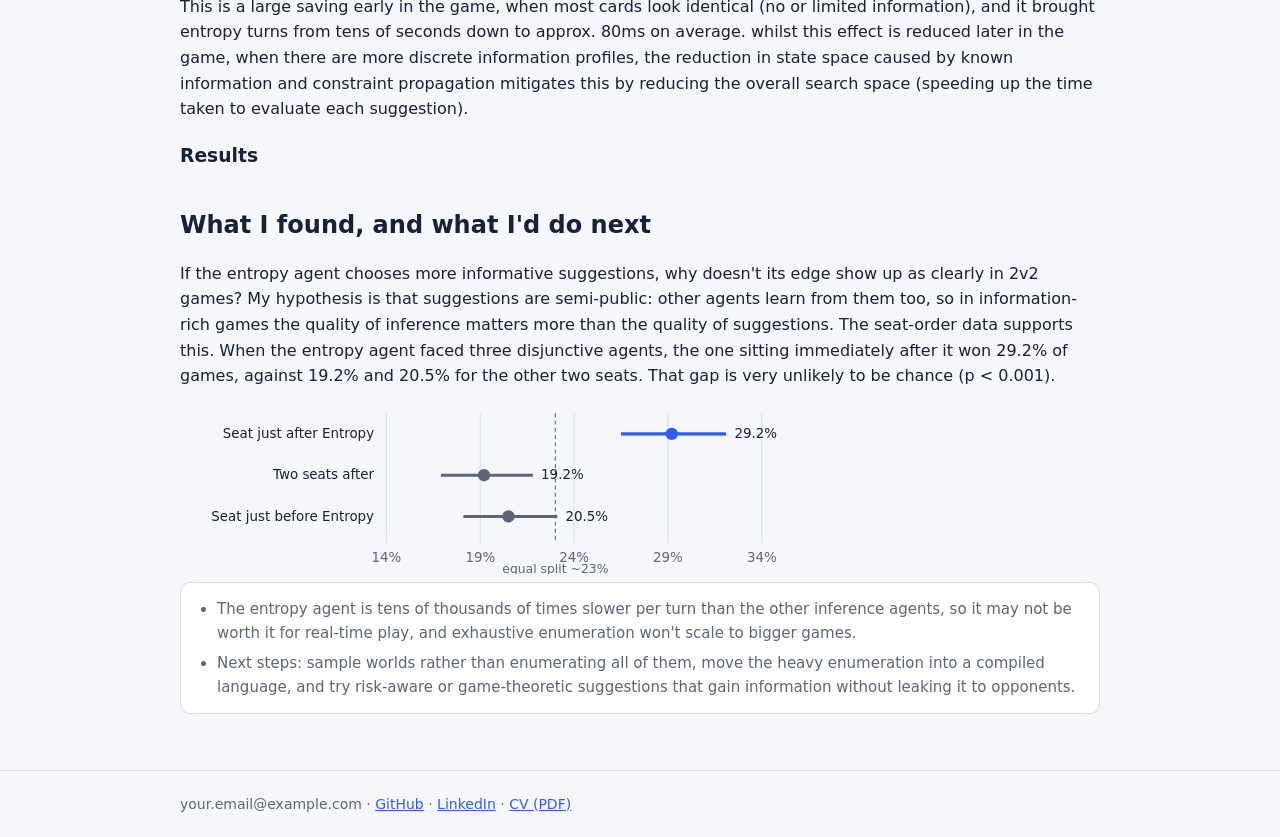
==== commit 6910b468: "Update cluedo.html" ====
--- a/projects/cluedo.html
+++ b/projects/cluedo.html
@@ -193,7 +193,7 @@
 </p>
 
 
-<h2>How the entropy agent works</h2>
+<h3>How the entropy agent works</h3>
 <p>For each candidate suggestion, the agent evaluates the possible responses given what each player could still hold, and how that response would change the set of solutions still consistent with its knowledge. 
     It then selects the suggestion expected to reduce the remaining uncertainty the most, leading to the fastest average convergence to a solution.
 </p>
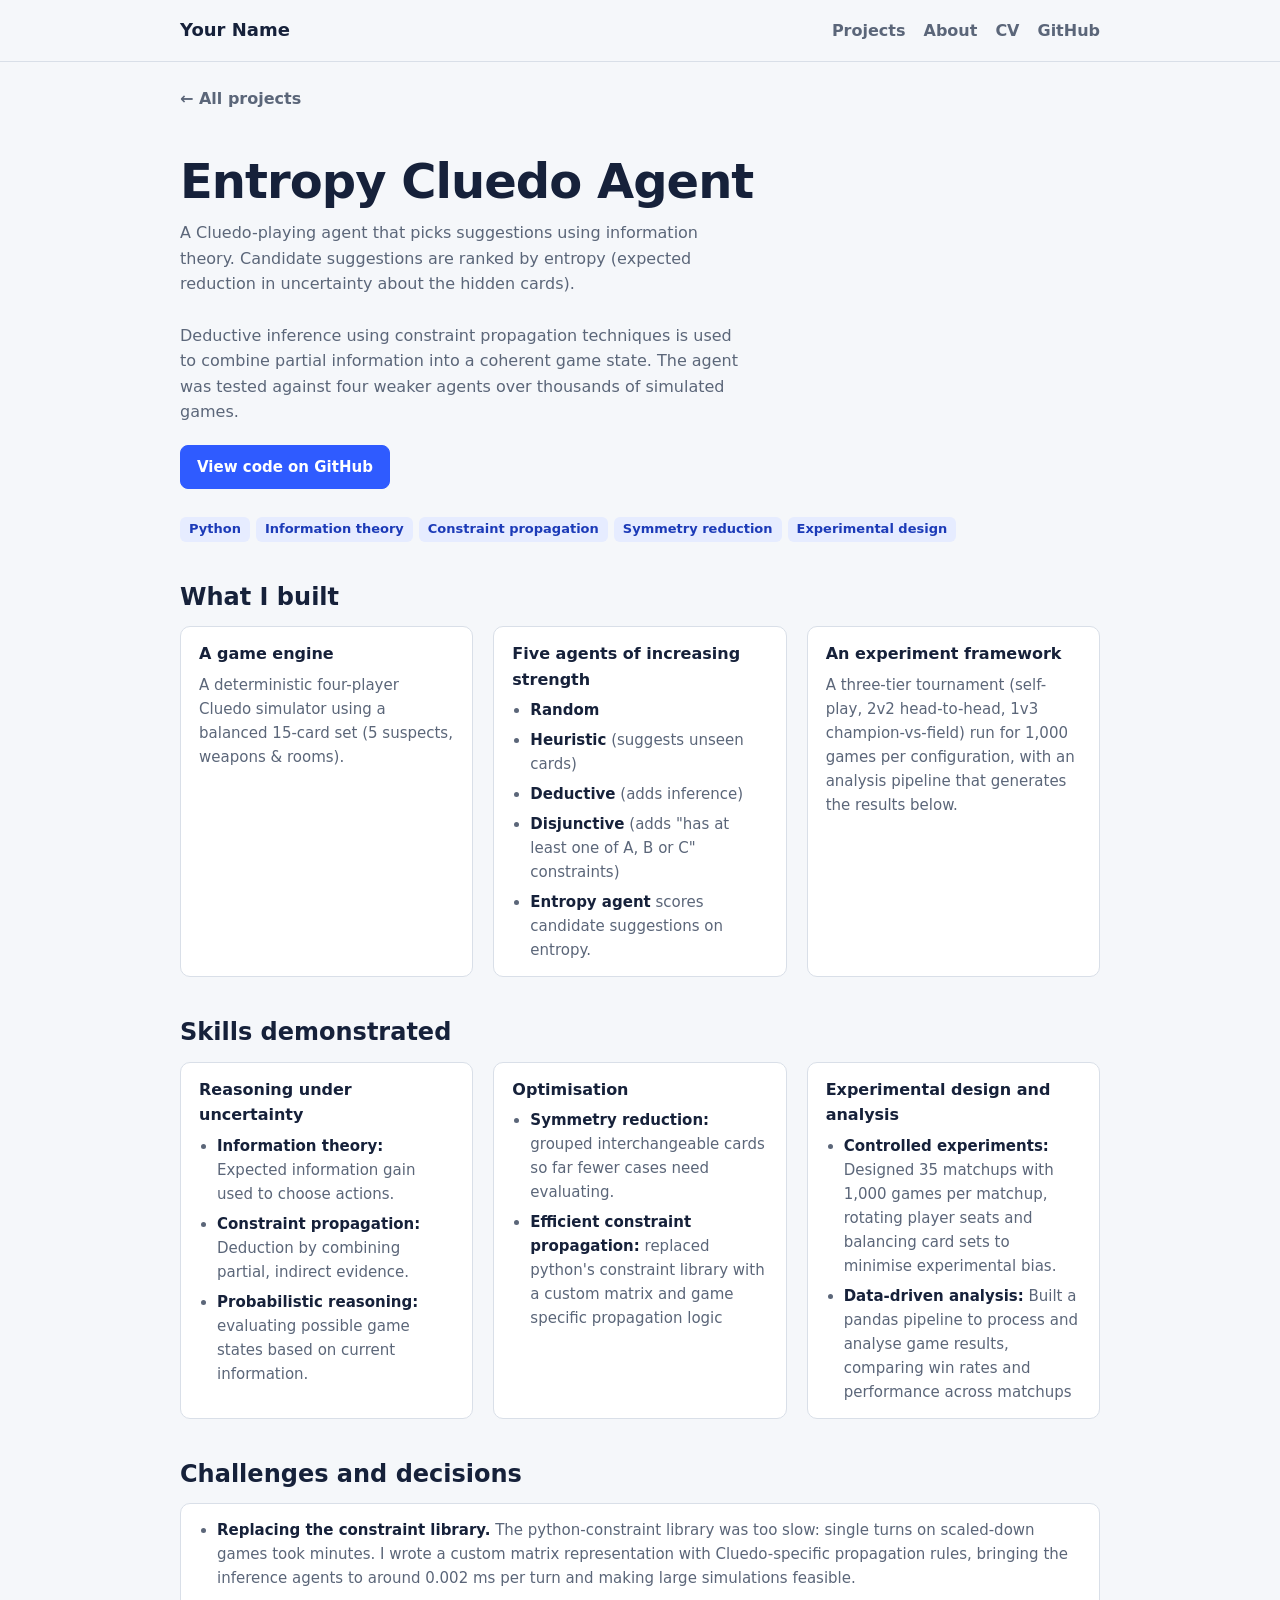
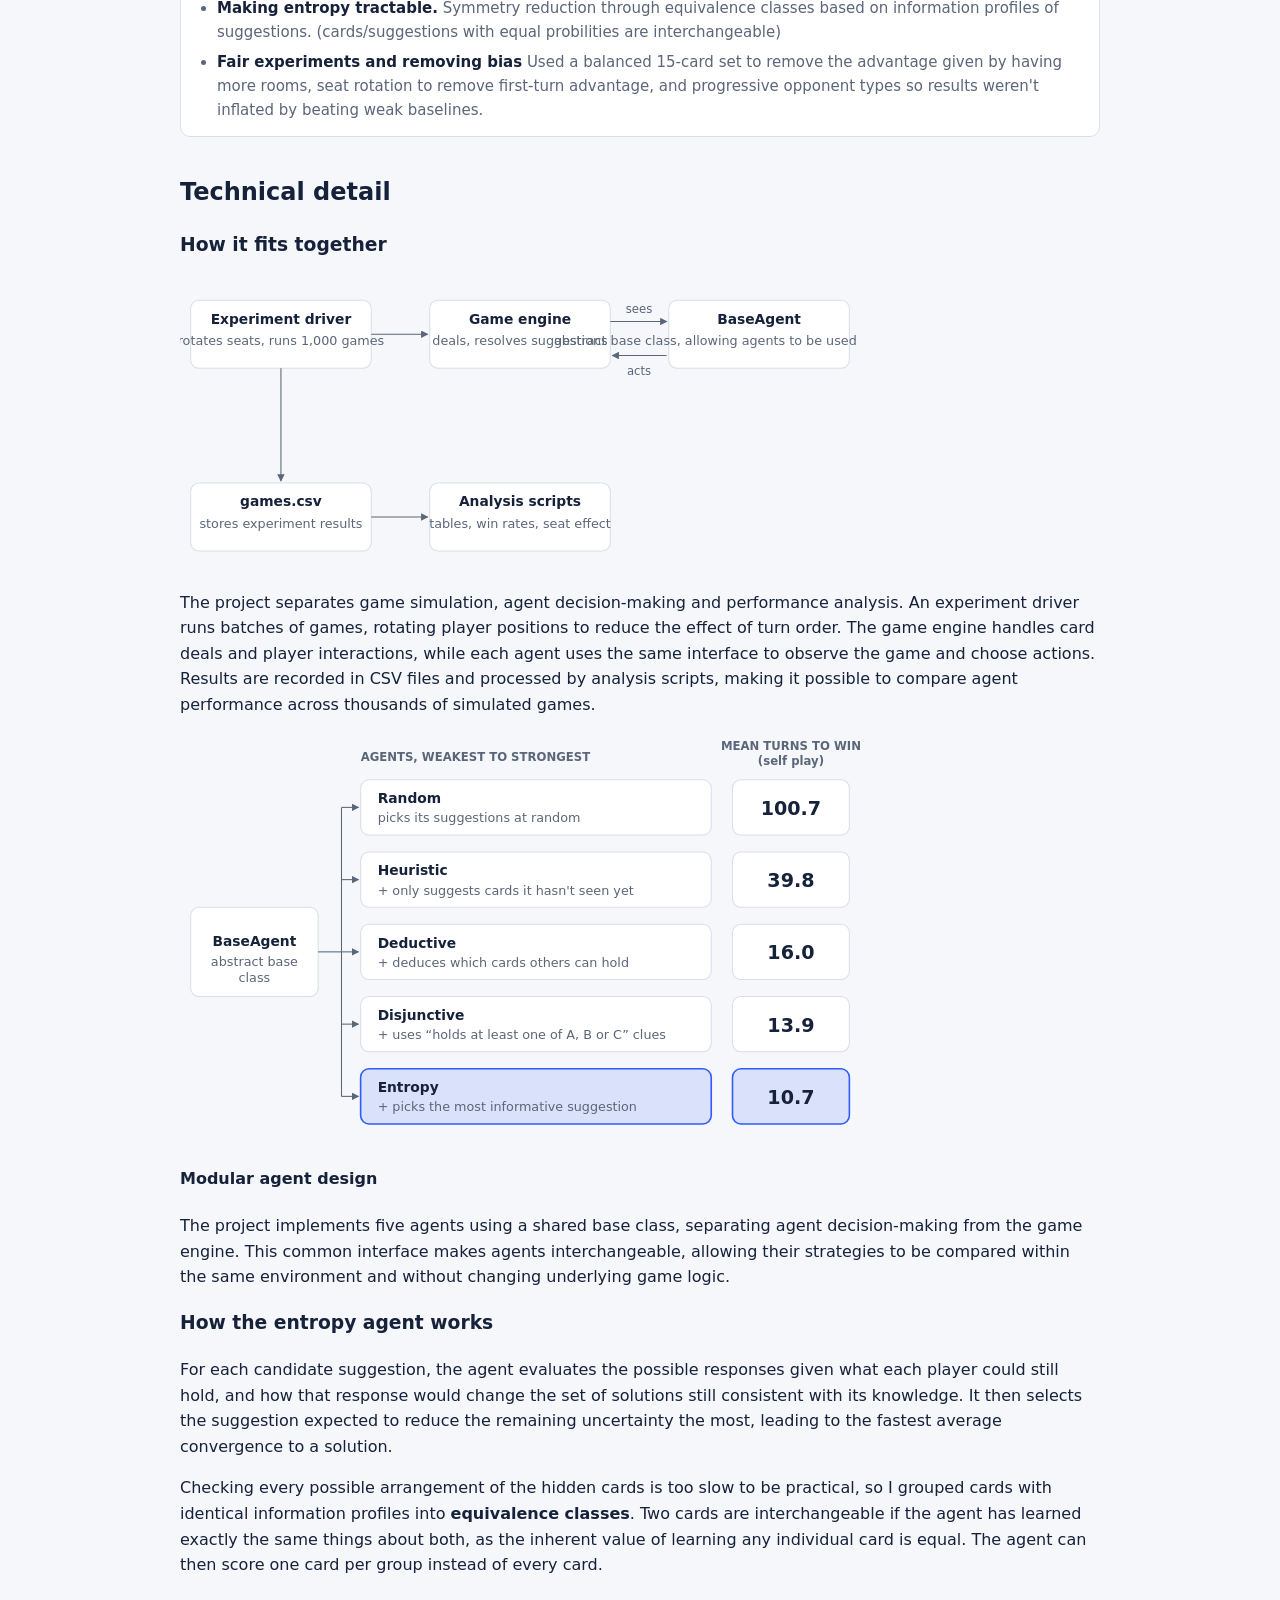
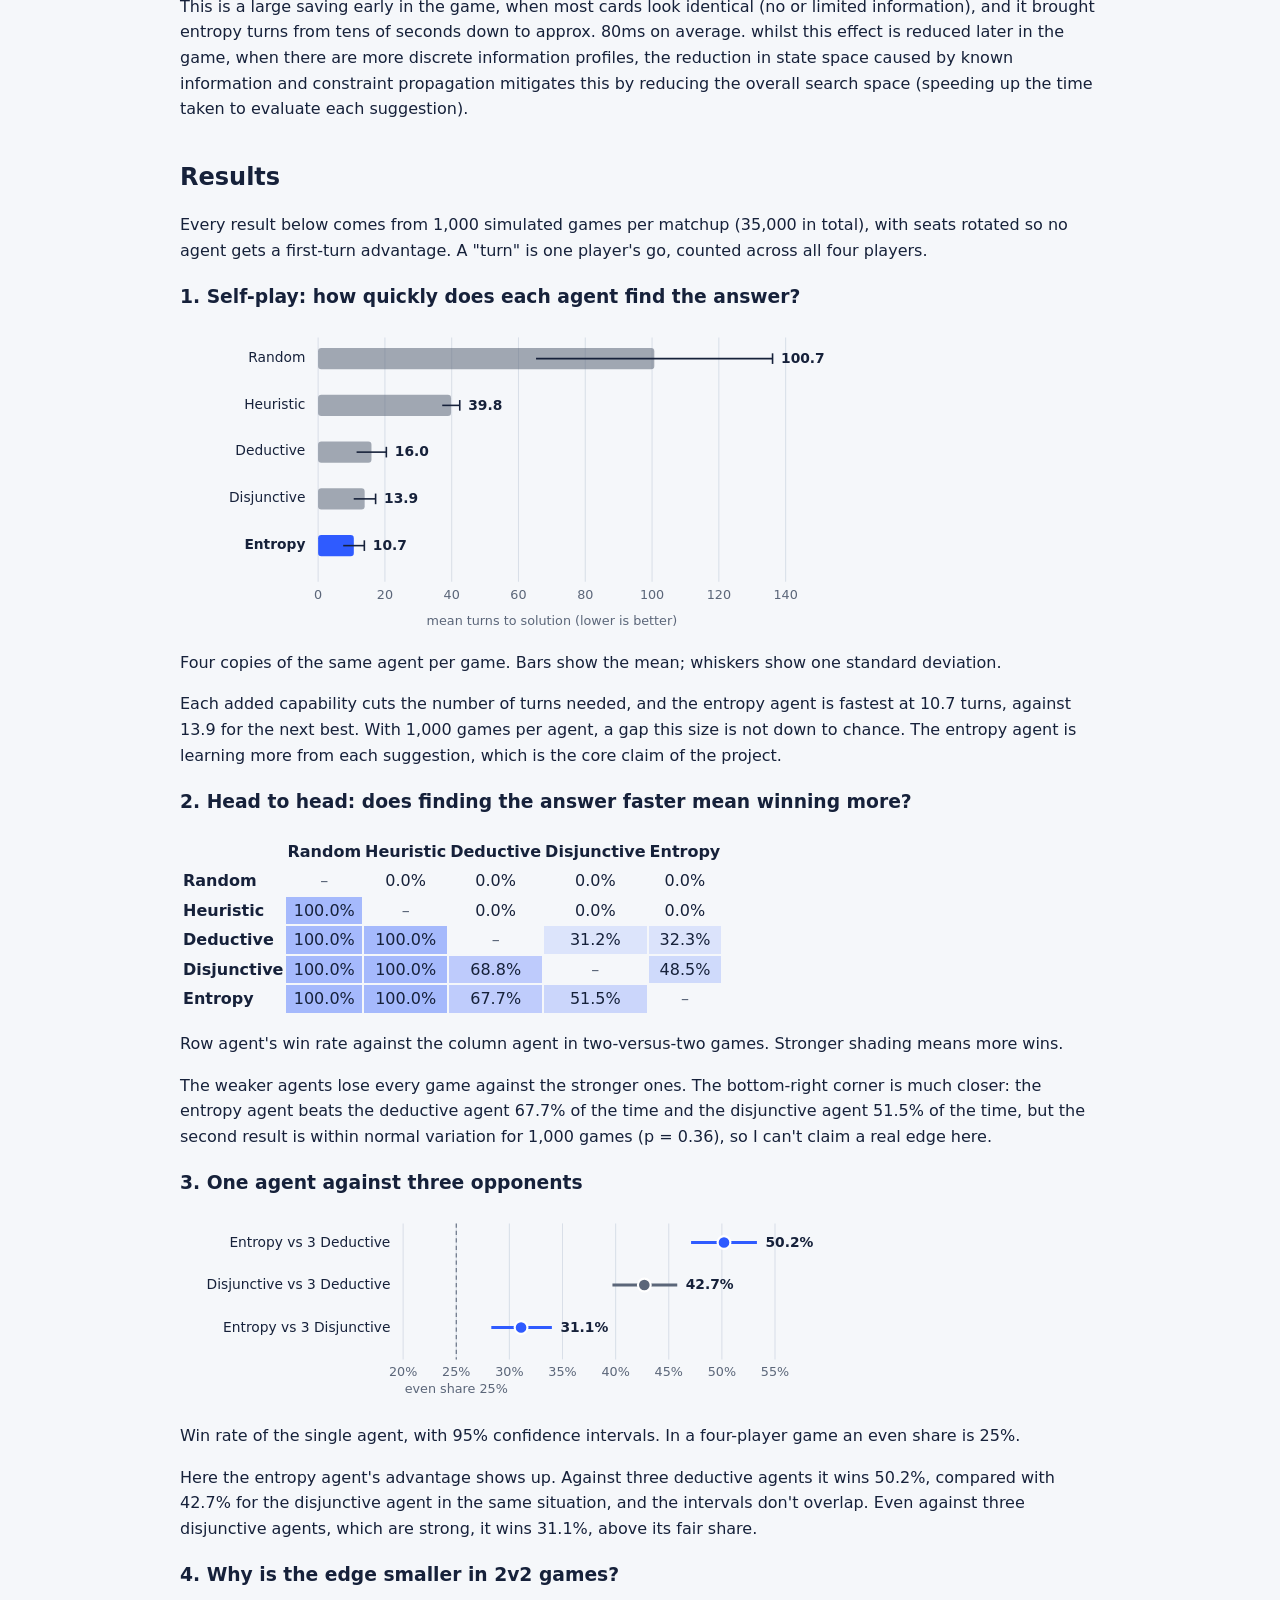
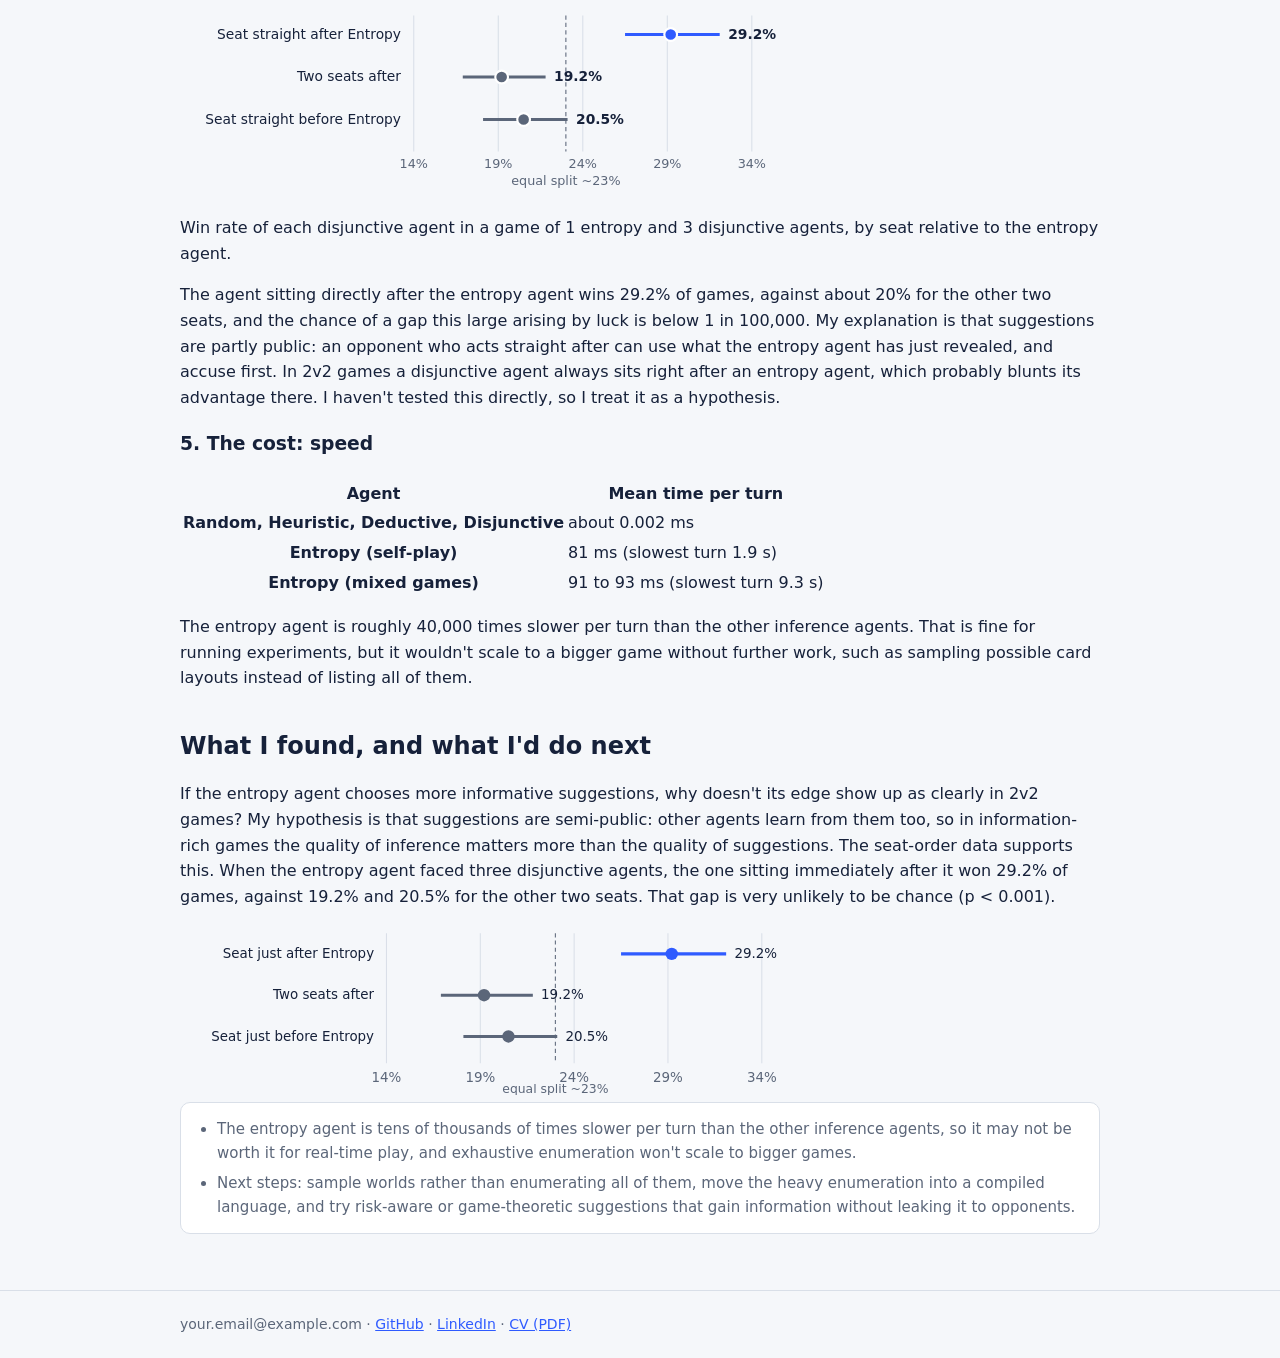
==== commit d21988c0: "update cluedo+style" ====
--- a/projects/cluedo.html
+++ b/projects/cluedo.html
@@ -78,8 +78,8 @@
     <div class="box">
         <h3>Experimental design and analysis</h3>
         <ul>
-            <li><b>Controlled experiments:</b>Designed 35 matchups with 1,000 games per matchup, rotating player seats and balancing card sets to minimise experimental bias.</li>
-            <li><b>Data-driven analysis:</b>Built a pandas pipeline to process and analyse game results, comparing win rates and performance across matchups</li>
+            <li><b>Controlled experiments:</b> Designed 35 matchups with 1,000 games per matchup, rotating player seats and balancing card sets to minimise experimental bias.</li>
+            <li><b>Data-driven analysis:</b> Built a pandas pipeline to process and analyse game results, comparing win rates and performance across matchups</li>
         </ul>
     </div>
 
@@ -212,7 +212,38 @@
      mitigates this by reducing the overall search space (speeding up the time taken to evaluate each suggestion).
 </p>
 
-<h3>Results</h3>
+<h2>Results</h2>
+
+<p>Every result below comes from 1,000 simulated games per matchup (35,000 in total), with seats rotated so no agent gets a first-turn advantage. A "turn" is one player's go, counted across all four players.</p>
+ 
+<h3>1. Self-play: how quickly does each agent find the answer?</h3>
+<div class="tablewrap"><div class="chartbox"><svg viewBox="0 0 640 278" width="100%" role="img" aria-label="Mean turns to solution in self-play with one standard deviation whiskers" style="max-width:680px;color:var(--ink)" font-size="13"><line x1="130.0" x2="130.0" y1="6" y2="236" stroke="var(--line)"/><text x="130.0" y="252" text-anchor="middle" fill="var(--mute)" font-size="12">0</text><line x1="192.85714285714286" x2="192.85714285714286" y1="6" y2="236" stroke="var(--line)"/><text x="192.85714285714286" y="252" text-anchor="middle" fill="var(--mute)" font-size="12">20</text><line x1="255.71428571428572" x2="255.71428571428572" y1="6" y2="236" stroke="var(--line)"/><text x="255.71428571428572" y="252" text-anchor="middle" fill="var(--mute)" font-size="12">40</text><line x1="318.57142857142856" x2="318.57142857142856" y1="6" y2="236" stroke="var(--line)"/><text x="318.57142857142856" y="252" text-anchor="middle" fill="var(--mute)" font-size="12">60</text><line x1="381.42857142857144" x2="381.42857142857144" y1="6" y2="236" stroke="var(--line)"/><text x="381.42857142857144" y="252" text-anchor="middle" fill="var(--mute)" font-size="12">80</text><line x1="444.2857142857143" x2="444.2857142857143" y1="6" y2="236" stroke="var(--line)"/><text x="444.2857142857143" y="252" text-anchor="middle" fill="var(--mute)" font-size="12">100</text><line x1="507.1428571428571" x2="507.1428571428571" y1="6" y2="236" stroke="var(--line)"/><text x="507.1428571428571" y="252" text-anchor="middle" fill="var(--mute)" font-size="12">120</text><line x1="570.0" x2="570.0" y1="6" y2="236" stroke="var(--line)"/><text x="570.0" y="252" text-anchor="middle" fill="var(--mute)" font-size="12">140</text><g><title>Random: mean 100.7 turns to solution (SD 35.4), 1,000 games</title><text x="118" y="29" text-anchor="end" fill="currentColor" font-weight="400">Random</text><rect x="130" y="16" width="316.4" height="20" rx="3" fill="var(--mute)" opacity="0.55"/><line x1="335.1" x2="557.7" y1="26" y2="26" stroke="var(--ink)" stroke-width="1.5"/><line x1="557.7" x2="557.7" y1="21" y2="31" stroke="var(--ink)" stroke-width="1.5"/><text x="565.7" y="30" fill="currentColor" font-weight="600">100.7</text></g><g><title>Heuristic: mean 39.8 turns to solution (SD 2.6), 1,000 games</title><text x="118" y="73" text-anchor="end" fill="currentColor" font-weight="400">Heuristic</text><rect x="130" y="60" width="125.1" height="20" rx="3" fill="var(--mute)" opacity="0.55"/><line x1="246.8" x2="263.3" y1="70" y2="70" stroke="var(--ink)" stroke-width="1.5"/><line x1="263.3" x2="263.3" y1="65" y2="75" stroke="var(--ink)" stroke-width="1.5"/><text x="271.3" y="74" fill="currentColor" font-weight="600">39.8</text></g><g><title>Deductive: mean 16.0 turns to solution (SD 4.4), 1,000 games</title><text x="118" y="117" text-anchor="end" fill="currentColor" font-weight="400">Deductive</text><rect x="130" y="104" width="50.2" height="20" rx="3" fill="var(--mute)" opacity="0.55"/><line x1="166.2" x2="194.2" y1="114" y2="114" stroke="var(--ink)" stroke-width="1.5"/><line x1="194.2" x2="194.2" y1="109" y2="119" stroke="var(--ink)" stroke-width="1.5"/><text x="202.2" y="118" fill="currentColor" font-weight="600">16.0</text></g><g><title>Disjunctive: mean 13.9 turns to solution (SD 3.3), 1,000 games</title><text x="118" y="161" text-anchor="end" fill="currentColor" font-weight="400">Disjunctive</text><rect x="130" y="148" width="43.8" height="20" rx="3" fill="var(--mute)" opacity="0.55"/><line x1="163.5" x2="184.1" y1="158" y2="158" stroke="var(--ink)" stroke-width="1.5"/><line x1="184.1" x2="184.1" y1="153" y2="163" stroke="var(--ink)" stroke-width="1.5"/><text x="192.1" y="162" fill="currentColor" font-weight="600">13.9</text></g><g><title>Entropy: mean 10.7 turns to solution (SD 3.2), 1,000 games</title><text x="118" y="205" text-anchor="end" fill="currentColor" font-weight="600">Entropy</text><rect x="130" y="192" width="33.6" height="20" rx="3" fill="var(--acc)" opacity="1"/><line x1="153.6" x2="173.5" y1="202" y2="202" stroke="var(--ink)" stroke-width="1.5"/><line x1="173.5" x2="173.5" y1="197" y2="207" stroke="var(--ink)" stroke-width="1.5"/><text x="181.5" y="206" fill="currentColor" font-weight="600">10.7</text></g><text x="350.0" y="277" text-anchor="middle" fill="var(--mute)" font-size="12">mean turns to solution (lower is better)</text></svg></div></div>
+<p class="cap">Four copies of the same agent per game. Bars show the mean; whiskers show one standard deviation.</p>
+<p>Each added capability cuts the number of turns needed, and the entropy agent is fastest at 10.7 turns, against 13.9 for the next best. With 1,000 games per agent, a gap this size is not down to chance. The entropy agent is learning more from each suggestion, which is the core claim of the project.</p>
+ 
+<h3>2. Head to head: does finding the answer faster mean winning more?</h3>
+<div class="tablewrap"><table class="matrix"><thead><tr><th></th><th scope="col">Random</th><th scope="col">Heuristic</th><th scope="col">Deductive</th><th scope="col">Disjunctive</th><th scope="col">Entropy</th></tr></thead><tbody><tr><th scope="row">Random</th><td class="na">–</td><td style="background:color-mix(in srgb,var(--acc) 0%,transparent)">0.0%</td><td style="background:color-mix(in srgb,var(--acc) 0%,transparent)">0.0%</td><td style="background:color-mix(in srgb,var(--acc) 0%,transparent)">0.0%</td><td style="background:color-mix(in srgb,var(--acc) 0%,transparent)">0.0%</td></tr><tr><th scope="row">Heuristic</th><td style="background:color-mix(in srgb,var(--acc) 40%,transparent)">100.0%</td><td class="na">–</td><td style="background:color-mix(in srgb,var(--acc) 0%,transparent)">0.0%</td><td style="background:color-mix(in srgb,var(--acc) 0%,transparent)">0.0%</td><td style="background:color-mix(in srgb,var(--acc) 0%,transparent)">0.0%</td></tr><tr><th scope="row">Deductive</th><td style="background:color-mix(in srgb,var(--acc) 40%,transparent)">100.0%</td><td style="background:color-mix(in srgb,var(--acc) 40%,transparent)">100.0%</td><td class="na">–</td><td style="background:color-mix(in srgb,var(--acc) 12%,transparent)">31.2%</td><td style="background:color-mix(in srgb,var(--acc) 13%,transparent)">32.3%</td></tr><tr><th scope="row">Disjunctive</th><td style="background:color-mix(in srgb,var(--acc) 40%,transparent)">100.0%</td><td style="background:color-mix(in srgb,var(--acc) 40%,transparent)">100.0%</td><td style="background:color-mix(in srgb,var(--acc) 28%,transparent)">68.8%</td><td class="na">–</td><td style="background:color-mix(in srgb,var(--acc) 19%,transparent)">48.5%</td></tr><tr><th scope="row">Entropy</th><td style="background:color-mix(in srgb,var(--acc) 40%,transparent)">100.0%</td><td style="background:color-mix(in srgb,var(--acc) 40%,transparent)">100.0%</td><td style="background:color-mix(in srgb,var(--acc) 27%,transparent)">67.7%</td><td style="background:color-mix(in srgb,var(--acc) 21%,transparent)">51.5%</td><td class="na">–</td></tr></tbody></table></div>
+<p class="cap">Row agent's win rate against the column agent in two-versus-two games. Stronger shading means more wins.</p>
+<p>The weaker agents lose every game against the stronger ones. The bottom-right corner is much closer: the entropy agent beats the deductive agent 67.7% of the time and the disjunctive agent 51.5% of the time, but the second result is within normal variation for 1,000 games (p = 0.36), so I can't claim a real edge here.</p>
+ 
+<h3>3. One agent against three opponents</h3>
+<div class="tablewrap"><div class="chartbox"><svg viewBox="0 0 640 172" width="100%" role="img" style="max-width:680px;color:var(--ink)" font-size="13"><line x1="210.0" x2="210.0" y1="6" y2="134" stroke="var(--line)"/><text x="210.0" y="150" text-anchor="middle" fill="var(--mute)" font-size="12">20%</text><line x1="260.0" x2="260.0" y1="6" y2="134" stroke="var(--line)"/><text x="260.0" y="150" text-anchor="middle" fill="var(--mute)" font-size="12">25%</text><line x1="310.0" x2="310.0" y1="6" y2="134" stroke="var(--line)"/><text x="310.0" y="150" text-anchor="middle" fill="var(--mute)" font-size="12">30%</text><line x1="360.0" x2="360.0" y1="6" y2="134" stroke="var(--line)"/><text x="360.0" y="150" text-anchor="middle" fill="var(--mute)" font-size="12">35%</text><line x1="410.0" x2="410.0" y1="6" y2="134" stroke="var(--line)"/><text x="410.0" y="150" text-anchor="middle" fill="var(--mute)" font-size="12">40%</text><line x1="460.0" x2="460.0" y1="6" y2="134" stroke="var(--line)"/><text x="460.0" y="150" text-anchor="middle" fill="var(--mute)" font-size="12">45%</text><line x1="510.0" x2="510.0" y1="6" y2="134" stroke="var(--line)"/><text x="510.0" y="150" text-anchor="middle" fill="var(--mute)" font-size="12">50%</text><line x1="560.0" x2="560.0" y1="6" y2="134" stroke="var(--line)"/><text x="560.0" y="150" text-anchor="middle" fill="var(--mute)" font-size="12">55%</text><line x1="260.0" x2="260.0" y1="6" y2="134" stroke="var(--mute)" stroke-dasharray="4 3"/><text x="260.0" y="166" text-anchor="middle" fill="var(--mute)" font-size="12">even share 25%</text><g><title>Entropy vs 3 Deductive: 50.2% (95% CI 47.1% to 53.3%)</title><text x="198" y="28" text-anchor="end" fill="currentColor">Entropy vs 3 Deductive</text><line x1="481.0" x2="543.0" y1="24" y2="24" stroke="var(--acc)" stroke-width="3"/><circle cx="512.0" cy="24" r="6" fill="var(--acc)" stroke="var(--card)" stroke-width="2"/><text x="551.0" y="28" fill="currentColor" font-weight="600">50.2%</text></g><g><title>Disjunctive vs 3 Deductive: 42.7% (95% CI 39.7% to 45.8%)</title><text x="198" y="68" text-anchor="end" fill="currentColor">Disjunctive vs 3 Deductive</text><line x1="407.0" x2="467.99999999999994" y1="64" y2="64" stroke="var(--mute)" stroke-width="3"/><circle cx="437.0" cy="64" r="6" fill="var(--mute)" stroke="var(--card)" stroke-width="2"/><text x="475.99999999999994" y="68" fill="currentColor" font-weight="600">42.7%</text></g><g><title>Entropy vs 3 Disjunctive: 31.1% (95% CI 28.3% to 34.0%)</title><text x="198" y="108" text-anchor="end" fill="currentColor">Entropy vs 3 Disjunctive</text><line x1="293.0" x2="350.0" y1="104" y2="104" stroke="var(--acc)" stroke-width="3"/><circle cx="321.0" cy="104" r="6" fill="var(--acc)" stroke="var(--card)" stroke-width="2"/><text x="358.0" y="108" fill="currentColor" font-weight="600">31.1%</text></g></svg></div></div>
+<p class="cap">Win rate of the single agent, with 95% confidence intervals. In a four-player game an even share is 25%.</p>
+<p>Here the entropy agent's advantage shows up. Against three deductive agents it wins 50.2%, compared with 42.7% for the disjunctive agent in the same situation, and the intervals don't overlap. Even against three disjunctive agents, which are strong, it wins 31.1%, above its fair share.</p>
+ 
+<h3>4. Why is the edge smaller in 2v2 games?</h3>
+<div class="tablewrap"><div class="chartbox"><svg viewBox="0 0 640 172" width="100%" role="img" style="max-width:680px;color:var(--ink)" font-size="13"><line x1="220.0" x2="220.0" y1="6" y2="134" stroke="var(--line)"/><text x="220.0" y="150" text-anchor="middle" fill="var(--mute)" font-size="12">14%</text><line x1="299.54545454545456" x2="299.54545454545456" y1="6" y2="134" stroke="var(--line)"/><text x="299.54545454545456" y="150" text-anchor="middle" fill="var(--mute)" font-size="12">19%</text><line x1="379.0909090909091" x2="379.0909090909091" y1="6" y2="134" stroke="var(--line)"/><text x="379.0909090909091" y="150" text-anchor="middle" fill="var(--mute)" font-size="12">24%</text><line x1="458.6363636363636" x2="458.6363636363636" y1="6" y2="134" stroke="var(--line)"/><text x="458.6363636363636" y="150" text-anchor="middle" fill="var(--mute)" font-size="12">29%</text><line x1="538.1818181818182" x2="538.1818181818182" y1="6" y2="134" stroke="var(--line)"/><text x="538.1818181818182" y="150" text-anchor="middle" fill="var(--mute)" font-size="12">34%</text><line x1="363.1818181818182" x2="363.1818181818182" y1="6" y2="134" stroke="var(--mute)" stroke-dasharray="4 3"/><text x="363.1818181818182" y="166" text-anchor="middle" fill="var(--mute)" font-size="12">equal split ~23%</text><g><title>Seat straight after Entropy: 29.2% (95% CI 26.5% to 32.1%)</title><text x="208" y="28" text-anchor="end" fill="currentColor">Seat straight after Entropy</text><line x1="418.8636363636364" x2="507.95454545454544" y1="24" y2="24" stroke="var(--acc)" stroke-width="3"/><circle cx="461.8181818181818" cy="24" r="6" fill="var(--acc)" stroke="var(--card)" stroke-width="2"/><text x="515.9545454545455" y="28" fill="currentColor" font-weight="600">29.2%</text></g><g><title>Two seats after: 19.2% (95% CI 16.9% to 21.8%)</title><text x="208" y="68" text-anchor="end" fill="currentColor">Two seats after</text><line x1="266.1363636363636" x2="344.0909090909091" y1="64" y2="64" stroke="var(--mute)" stroke-width="3"/><circle cx="302.72727272727275" cy="64" r="6" fill="var(--mute)" stroke="var(--card)" stroke-width="2"/><text x="352.0909090909091" y="68" fill="currentColor" font-weight="600">19.2%</text></g><g><title>Seat straight before Entropy: 20.5% (95% CI 18.1% to 23.1%)</title><text x="208" y="108" text-anchor="end" fill="currentColor">Seat straight before Entropy</text><line x1="285.22727272727275" x2="364.77272727272725" y1="104" y2="104" stroke="var(--mute)" stroke-width="3"/><circle cx="323.40909090909093" cy="104" r="6" fill="var(--mute)" stroke="var(--card)" stroke-width="2"/><text x="372.77272727272725" y="108" fill="currentColor" font-weight="600">20.5%</text></g></svg></div></div>
+<p class="cap">Win rate of each disjunctive agent in a game of 1 entropy and 3 disjunctive agents, by seat relative to the entropy agent.</p>
+<p>The agent sitting directly after the entropy agent wins 29.2% of games, against about 20% for the other two seats, and the chance of a gap this large arising by luck is below 1 in 100,000. My explanation is that suggestions are partly public: an opponent who acts straight after can use what the entropy agent has just revealed, and accuse first. In 2v2 games a disjunctive agent always sits right after an entropy agent, which probably blunts its advantage there. I haven't tested this directly, so I treat it as a hypothesis.</p>
+ 
+<h3>5. The cost: speed</h3>
+<div class="tablewrap"><table><thead><tr><th>Agent</th><th>Mean time per turn</th></tr></thead><tbody>
+<tr><th scope="row">Random, Heuristic, Deductive, Disjunctive</th><td>about 0.002 ms</td></tr>
+<tr><th scope="row">Entropy (self-play)</th><td>81 ms (slowest turn 1.9 s)</td></tr>
+<tr><th scope="row">Entropy (mixed games)</th><td>91 to 93 ms (slowest turn 9.3 s)</td></tr></tbody></table></div>
+<p>The entropy agent is roughly 40,000 times slower per turn than the other inference agents. That is fine for running experiments, but it wouldn't scale to a bigger game without further work, such as sampling possible card layouts instead of listing all of them.</p>
+
+
 
 <h2>What I found, and what I'd do next</h2>
 <p>If the entropy agent chooses more informative suggestions, why doesn't its edge show up as clearly in 2v2 games? My hypothesis is that suggestions are semi-public: other agents learn from them too, so in information-rich games the quality of inference matters more than the quality of suggestions. The seat-order data supports this. When the entropy agent faced three disjunctive agents, the one sitting immediately after it won 29.2% of games, against 19.2% and 20.5% for the other two seats. That gap is very unlikely to be chance (p &lt; 0.001).</p><svg viewBox="0 0 620 164" width="100%" role="img" style="max-width:640px;color:var(--ink)" font-size="13"><line x1="200.0" x2="200.0" y1="8" y2="134" stroke="var(--line)"/><text x="200.0" y="152" text-anchor="middle" fill="var(--mute)">14%</text><line x1="290.9090909090909" x2="290.9090909090909" y1="8" y2="134" stroke="var(--line)"/><text x="290.9090909090909" y="152" text-anchor="middle" fill="var(--mute)">19%</text><line x1="381.8181818181818" x2="381.8181818181818" y1="8" y2="134" stroke="var(--line)"/><text x="381.8181818181818" y="152" text-anchor="middle" fill="var(--mute)">24%</text><line x1="472.7272727272727" x2="472.7272727272727" y1="8" y2="134" stroke="var(--line)"/><text x="472.7272727272727" y="152" text-anchor="middle" fill="var(--mute)">29%</text><line x1="563.6363636363636" x2="563.6363636363636" y1="8" y2="134" stroke="var(--line)"/><text x="563.6363636363636" y="152" text-anchor="middle" fill="var(--mute)">34%</text><line x1="363.6363636363636" x2="363.6363636363636" y1="8" y2="134" stroke="var(--mute)" stroke-dasharray="4 3"/><text x="363.6363636363636" y="163" text-anchor="middle" fill="var(--mute)" font-size="12">equal split ~23%</text><text x="188" y="32" text-anchor="end" fill="currentColor">Seat just after Entropy</text><line x1="427.27272727272725" x2="529.0909090909091" y1="28" y2="28" stroke="var(--acc)" stroke-width="3"/><circle cx="476.3636363636364" cy="28" r="6" fill="var(--acc)"/><text x="537.0909090909091" y="32" fill="currentColor">29.2%</text><text x="188" y="72" text-anchor="end" fill="currentColor">Two seats after</text><line x1="252.7272727272727" x2="341.8181818181818" y1="68" y2="68" stroke="var(--mute)" stroke-width="3"/><circle cx="294.5454545454545" cy="68" r="6" fill="var(--mute)"/><text x="349.8181818181818" y="72" fill="currentColor">19.2%</text><text x="188" y="112" text-anchor="end" fill="currentColor">Seat just before Entropy</text><line x1="274.54545454545456" x2="365.4545454545455" y1="108" y2="108" stroke="var(--mute)" stroke-width="3"/><circle cx="318.1818181818182" cy="108" r="6" fill="var(--mute)"/><text x="373.4545454545455" y="112" fill="currentColor">20.5%</text></svg>
--- a/style.css
+++ b/style.css
@@ -30,3 +30,9 @@
 .box{background:var(--card);border:1px solid var(--line);border-radius:10px;padding:14px 18px}
 .box h3{margin:0 0 6px;font-size:16px}.box p,.box li{color:var(--mute);margin:0;font-size:15px}.box ul{padding-left:18px;margin:0}
 footer{border-top:1px solid var(--line);margin-top:56px;padding:22px 0;color:var(--mute);font-size:14px}
+.tablewrap{overflow-x:auto;margin:8px 0}
+.chartbox{min-width:560px}
+.matrix td,.matrix th{text-align:center;white-space:nowrap}
+.matrix th[scope=row]{text-align:left}
+.matrix td.na{color:var(--mute)}
+table th[scope=row]{font-weight:600;color:inherit}
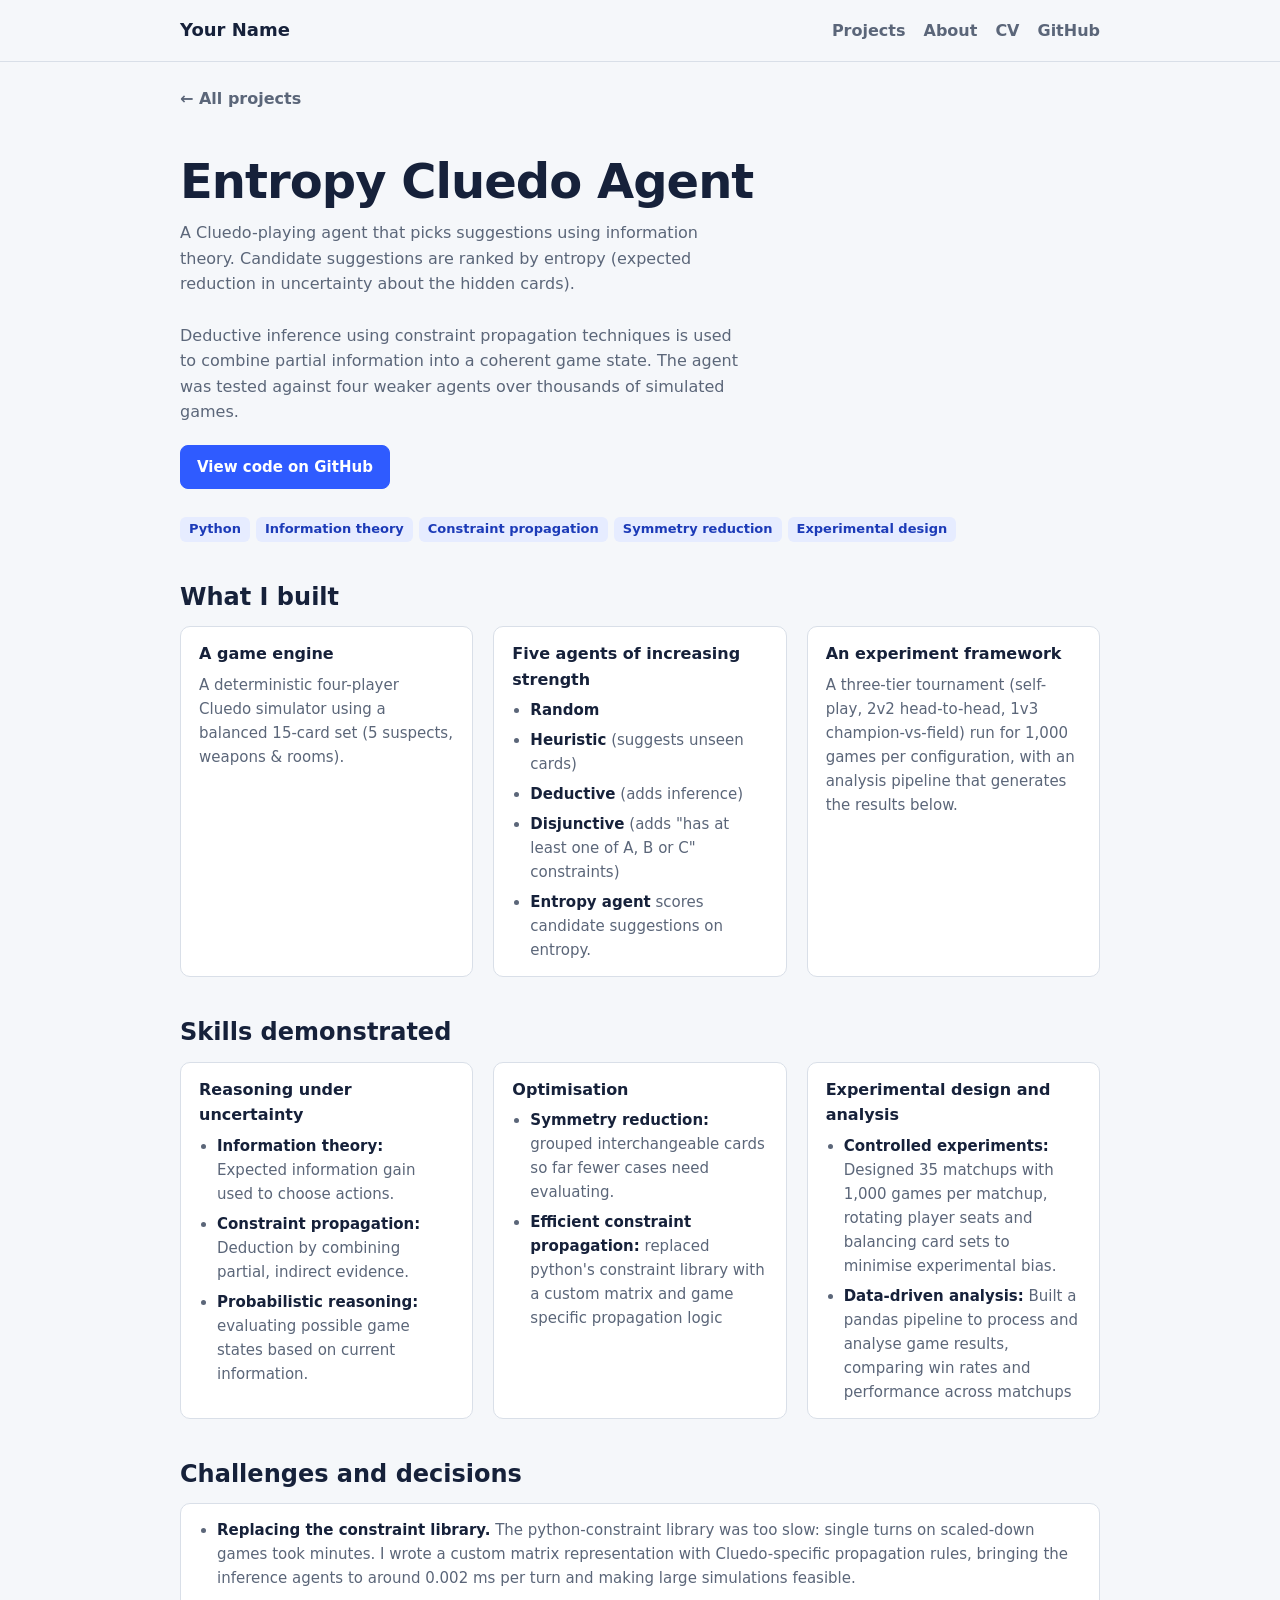
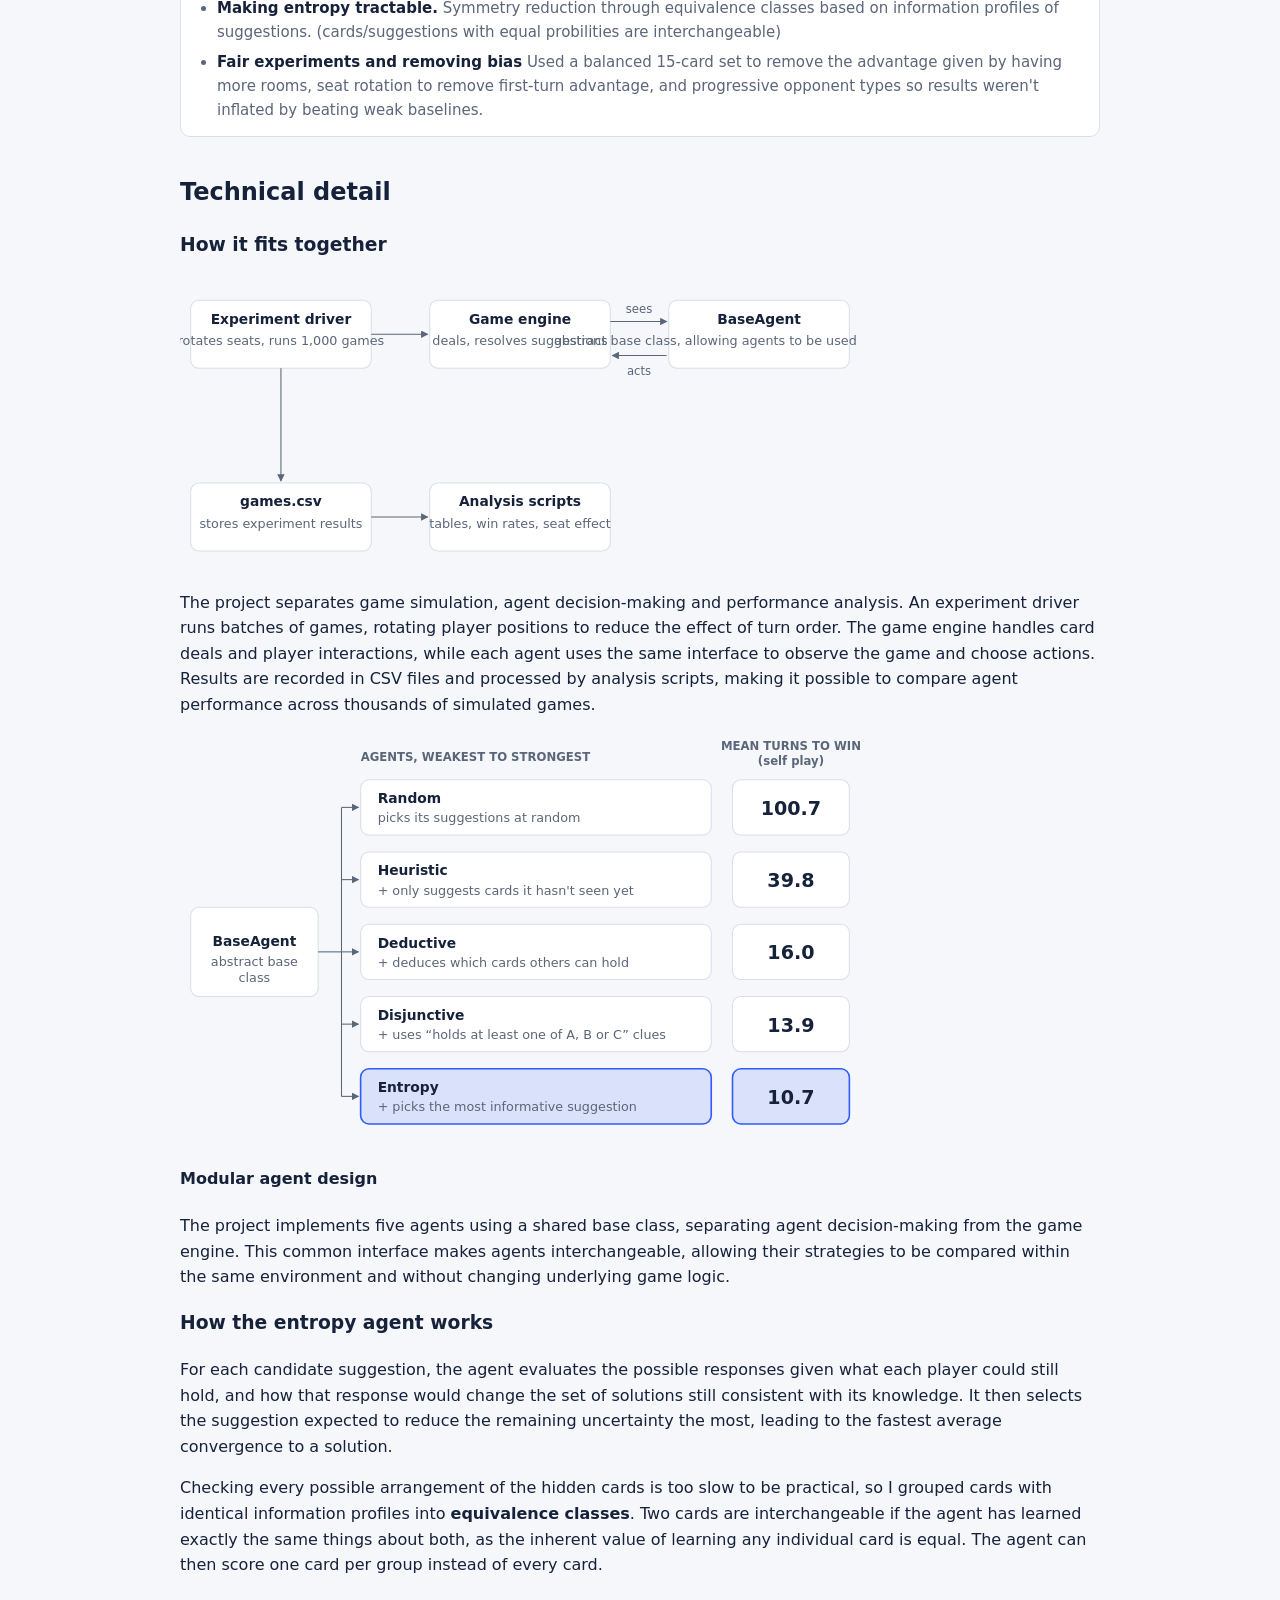
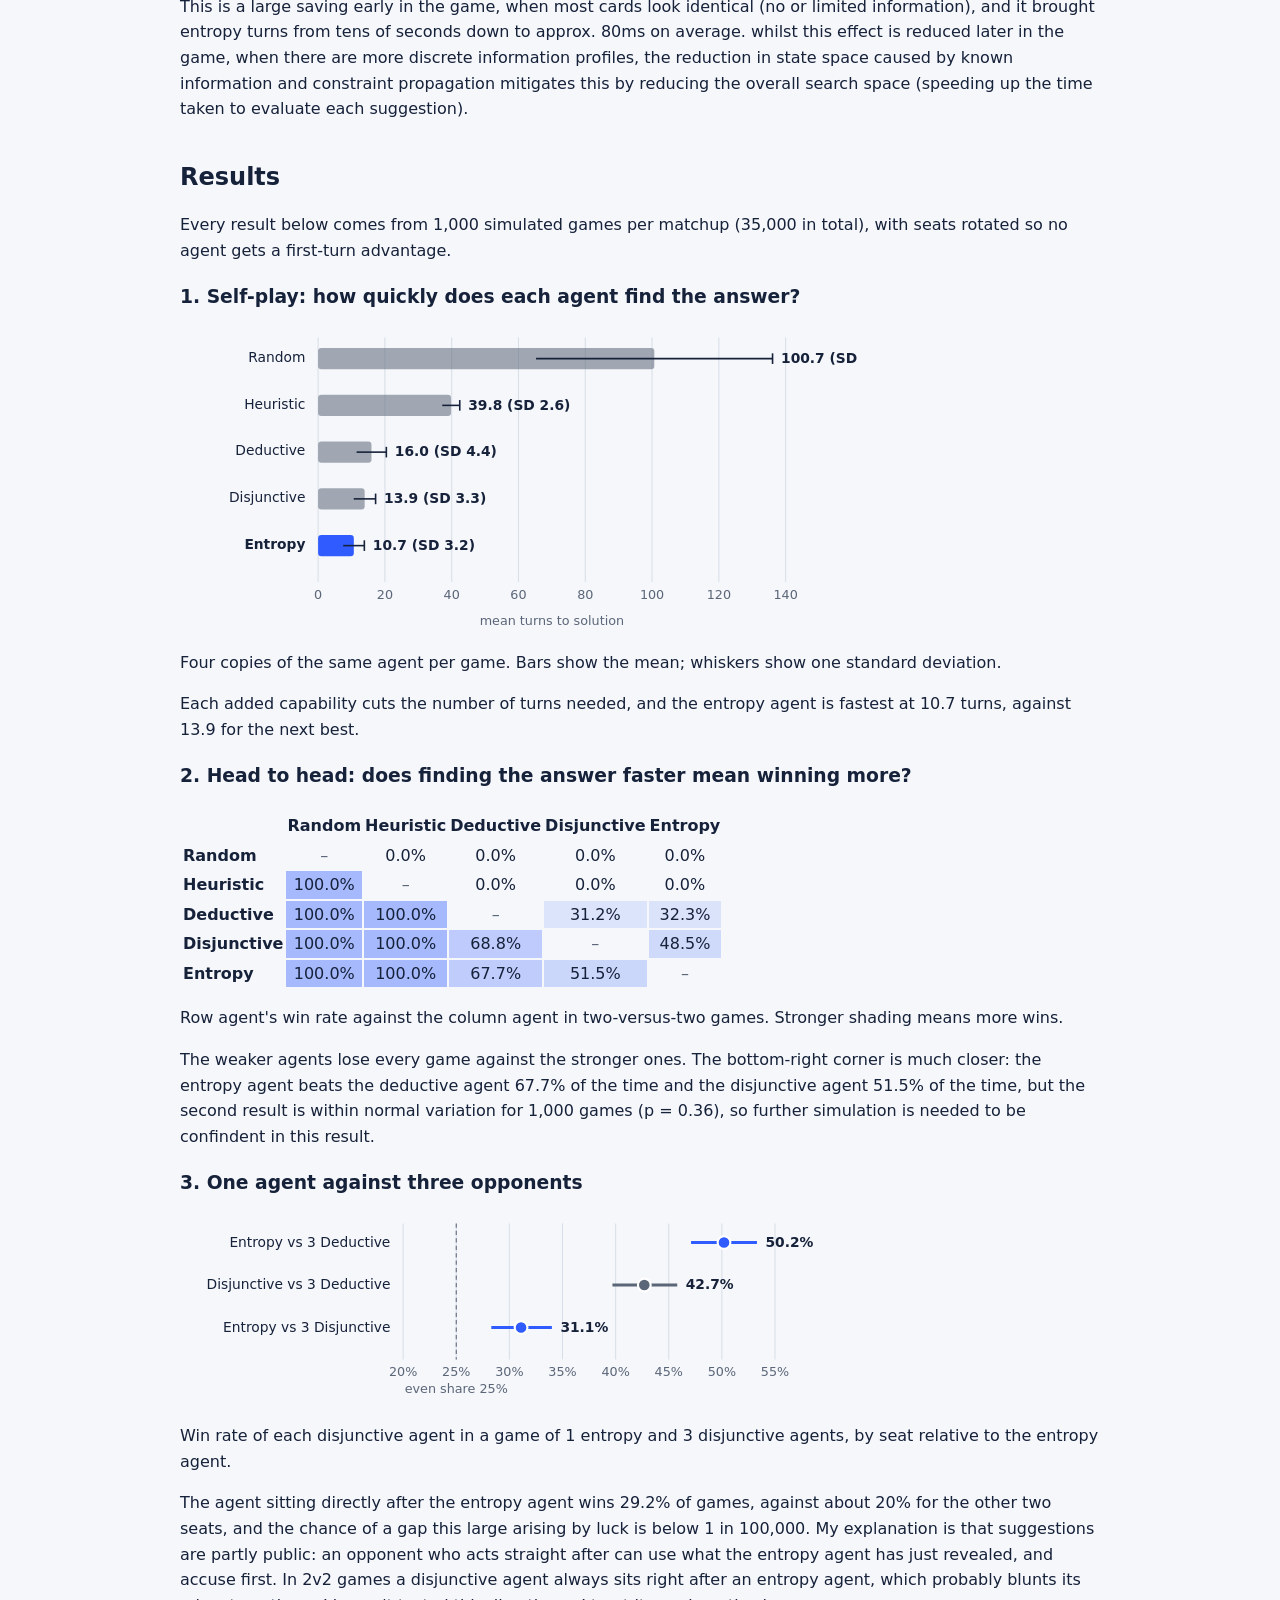
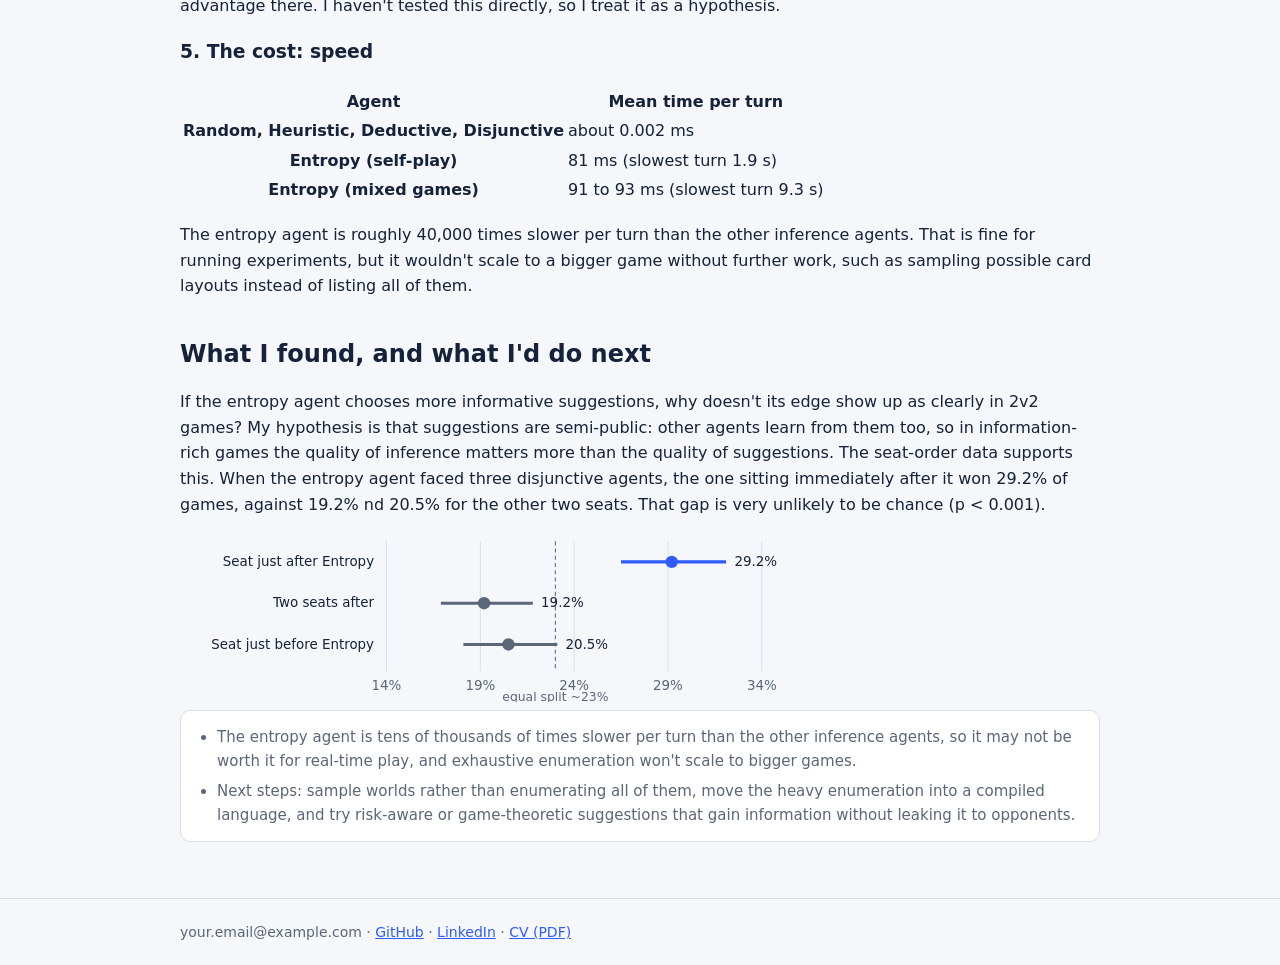
==== commit b8878768: "Update cluedo.html" ====
--- a/projects/cluedo.html
+++ b/projects/cluedo.html
@@ -214,27 +214,192 @@
 
 <h2>Results</h2>
 
-<p>Every result below comes from 1,000 simulated games per matchup (35,000 in total), with seats rotated so no agent gets a first-turn advantage. A "turn" is one player's go, counted across all four players.</p>
+<p>Every result below comes from 1,000 simulated games per matchup (35,000 in total), with seats rotated so no agent gets a first-turn advantage.</p>
  
 <h3>1. Self-play: how quickly does each agent find the answer?</h3>
-<div class="tablewrap"><div class="chartbox"><svg viewBox="0 0 640 278" width="100%" role="img" aria-label="Mean turns to solution in self-play with one standard deviation whiskers" style="max-width:680px;color:var(--ink)" font-size="13"><line x1="130.0" x2="130.0" y1="6" y2="236" stroke="var(--line)"/><text x="130.0" y="252" text-anchor="middle" fill="var(--mute)" font-size="12">0</text><line x1="192.85714285714286" x2="192.85714285714286" y1="6" y2="236" stroke="var(--line)"/><text x="192.85714285714286" y="252" text-anchor="middle" fill="var(--mute)" font-size="12">20</text><line x1="255.71428571428572" x2="255.71428571428572" y1="6" y2="236" stroke="var(--line)"/><text x="255.71428571428572" y="252" text-anchor="middle" fill="var(--mute)" font-size="12">40</text><line x1="318.57142857142856" x2="318.57142857142856" y1="6" y2="236" stroke="var(--line)"/><text x="318.57142857142856" y="252" text-anchor="middle" fill="var(--mute)" font-size="12">60</text><line x1="381.42857142857144" x2="381.42857142857144" y1="6" y2="236" stroke="var(--line)"/><text x="381.42857142857144" y="252" text-anchor="middle" fill="var(--mute)" font-size="12">80</text><line x1="444.2857142857143" x2="444.2857142857143" y1="6" y2="236" stroke="var(--line)"/><text x="444.2857142857143" y="252" text-anchor="middle" fill="var(--mute)" font-size="12">100</text><line x1="507.1428571428571" x2="507.1428571428571" y1="6" y2="236" stroke="var(--line)"/><text x="507.1428571428571" y="252" text-anchor="middle" fill="var(--mute)" font-size="12">120</text><line x1="570.0" x2="570.0" y1="6" y2="236" stroke="var(--line)"/><text x="570.0" y="252" text-anchor="middle" fill="var(--mute)" font-size="12">140</text><g><title>Random: mean 100.7 turns to solution (SD 35.4), 1,000 games</title><text x="118" y="29" text-anchor="end" fill="currentColor" font-weight="400">Random</text><rect x="130" y="16" width="316.4" height="20" rx="3" fill="var(--mute)" opacity="0.55"/><line x1="335.1" x2="557.7" y1="26" y2="26" stroke="var(--ink)" stroke-width="1.5"/><line x1="557.7" x2="557.7" y1="21" y2="31" stroke="var(--ink)" stroke-width="1.5"/><text x="565.7" y="30" fill="currentColor" font-weight="600">100.7</text></g><g><title>Heuristic: mean 39.8 turns to solution (SD 2.6), 1,000 games</title><text x="118" y="73" text-anchor="end" fill="currentColor" font-weight="400">Heuristic</text><rect x="130" y="60" width="125.1" height="20" rx="3" fill="var(--mute)" opacity="0.55"/><line x1="246.8" x2="263.3" y1="70" y2="70" stroke="var(--ink)" stroke-width="1.5"/><line x1="263.3" x2="263.3" y1="65" y2="75" stroke="var(--ink)" stroke-width="1.5"/><text x="271.3" y="74" fill="currentColor" font-weight="600">39.8</text></g><g><title>Deductive: mean 16.0 turns to solution (SD 4.4), 1,000 games</title><text x="118" y="117" text-anchor="end" fill="currentColor" font-weight="400">Deductive</text><rect x="130" y="104" width="50.2" height="20" rx="3" fill="var(--mute)" opacity="0.55"/><line x1="166.2" x2="194.2" y1="114" y2="114" stroke="var(--ink)" stroke-width="1.5"/><line x1="194.2" x2="194.2" y1="109" y2="119" stroke="var(--ink)" stroke-width="1.5"/><text x="202.2" y="118" fill="currentColor" font-weight="600">16.0</text></g><g><title>Disjunctive: mean 13.9 turns to solution (SD 3.3), 1,000 games</title><text x="118" y="161" text-anchor="end" fill="currentColor" font-weight="400">Disjunctive</text><rect x="130" y="148" width="43.8" height="20" rx="3" fill="var(--mute)" opacity="0.55"/><line x1="163.5" x2="184.1" y1="158" y2="158" stroke="var(--ink)" stroke-width="1.5"/><line x1="184.1" x2="184.1" y1="153" y2="163" stroke="var(--ink)" stroke-width="1.5"/><text x="192.1" y="162" fill="currentColor" font-weight="600">13.9</text></g><g><title>Entropy: mean 10.7 turns to solution (SD 3.2), 1,000 games</title><text x="118" y="205" text-anchor="end" fill="currentColor" font-weight="600">Entropy</text><rect x="130" y="192" width="33.6" height="20" rx="3" fill="var(--acc)" opacity="1"/><line x1="153.6" x2="173.5" y1="202" y2="202" stroke="var(--ink)" stroke-width="1.5"/><line x1="173.5" x2="173.5" y1="197" y2="207" stroke="var(--ink)" stroke-width="1.5"/><text x="181.5" y="206" fill="currentColor" font-weight="600">10.7</text></g><text x="350.0" y="277" text-anchor="middle" fill="var(--mute)" font-size="12">mean turns to solution (lower is better)</text></svg></div></div>
+<div class="tablewrap">
+    <div class="chartbox">
+        <svg viewBox="0 0 640 278" width="100%" role="img" aria-label="Mean turns to solution in self-play with one standard deviation whiskers" style="max-width:680px;color:var(--ink)" font-size="13">
+            <line x1="130.0" x2="130.0" y1="6" y2="236" stroke="var(--line)"/>
+            <text x="130.0" y="252" text-anchor="middle" fill="var(--mute)" font-size="12">0</text>
+            <line x1="192.85714285714286" x2="192.85714285714286" y1="6" y2="236" stroke="var(--line)"/>
+            <text x="192.85714285714286" y="252" text-anchor="middle" fill="var(--mute)" font-size="12">20</text>
+            <line x1="255.71428571428572" x2="255.71428571428572" y1="6" y2="236" stroke="var(--line)"/>
+            <text x="255.71428571428572" y="252" text-anchor="middle" fill="var(--mute)" font-size="12">40</text>
+            <line x1="318.57142857142856" x2="318.57142857142856" y1="6" y2="236" stroke="var(--line)"/>
+            <text x="318.57142857142856" y="252" text-anchor="middle" fill="var(--mute)" font-size="12">60</text>
+            <line x1="381.42857142857144" x2="381.42857142857144" y1="6" y2="236" stroke="var(--line)"/>
+            <text x="381.42857142857144" y="252" text-anchor="middle" fill="var(--mute)" font-size="12">80</text>
+            <line x1="444.2857142857143" x2="444.2857142857143" y1="6" y2="236" stroke="var(--line)"/>
+            <text x="444.2857142857143" y="252" text-anchor="middle" fill="var(--mute)" font-size="12">100</text>
+            <line x1="507.1428571428571" x2="507.1428571428571" y1="6" y2="236" stroke="var(--line)"/>
+            <text x="507.1428571428571" y="252" text-anchor="middle" fill="var(--mute)" font-size="12">120</text>
+            <line x1="570.0" x2="570.0" y1="6" y2="236" stroke="var(--line)"/>
+            <text x="570.0" y="252" text-anchor="middle" fill="var(--mute)" font-size="12">140</text>
+            <g>
+                <title>Random: mean 100.7 turns to solution (SD 35.4), 1,000 games</title>
+                <text x="118" y="29" text-anchor="end" fill="currentColor" font-weight="400">Random</text>
+                <rect x="130" y="16" width="316.4" height="20" rx="3" fill="var(--mute)" opacity="0.55"/>
+                <line x1="335.1" x2="557.7" y1="26" y2="26" stroke="var(--ink)" stroke-width="1.5"/>
+                <line x1="557.7" x2="557.7" y1="21" y2="31" stroke="var(--ink)" stroke-width="1.5"/>
+                <text x="565.7" y="30" fill="currentColor" font-weight="600">100.7 (SD 35.4)</text>
+            </g>
+            <g>
+                <title>Heuristic: mean 39.8 turns to solution (SD 2.6), 1,000 games</title>
+                <text x="118" y="73" text-anchor="end" fill="currentColor" font-weight="400">Heuristic</text>
+                <rect x="130" y="60" width="125.1" height="20" rx="3" fill="var(--mute)" opacity="0.55"/>
+                <line x1="246.8" x2="263.3" y1="70" y2="70" stroke="var(--ink)" stroke-width="1.5"/>
+                <line x1="263.3" x2="263.3" y1="65" y2="75" stroke="var(--ink)" stroke-width="1.5"/>
+                <text x="271.3" y="74" fill="currentColor" font-weight="600">39.8 (SD 2.6)</text>
+            </g>
+            <g>
+                <title>Deductive: mean 16.0 turns to solution (SD 4.4), 1,000 games</title>
+                <text x="118" y="117" text-anchor="end" fill="currentColor" font-weight="400">Deductive</text>
+                <rect x="130" y="104" width="50.2" height="20" rx="3" fill="var(--mute)" opacity="0.55"/>
+                <line x1="166.2" x2="194.2" y1="114" y2="114" stroke="var(--ink)" stroke-width="1.5"/>
+                <line x1="194.2" x2="194.2" y1="109" y2="119" stroke="var(--ink)" stroke-width="1.5"/>
+                <text x="202.2" y="118" fill="currentColor" font-weight="600">16.0 (SD 4.4)</text>
+            </g>
+            <g>
+                <title>Disjunctive: mean 13.9 turns to solution (SD 3.3), 1,000 games</title>
+                <text x="118" y="161" text-anchor="end" fill="currentColor" font-weight="400">Disjunctive</text>
+                <rect x="130" y="148" width="43.8" height="20" rx="3" fill="var(--mute)" opacity="0.55"/>
+                <line x1="163.5" x2="184.1" y1="158" y2="158" stroke="var(--ink)" stroke-width="1.5"/>
+                <line x1="184.1" x2="184.1" y1="153" y2="163" stroke="var(--ink)" stroke-width="1.5"/>
+                <text x="192.1" y="162" fill="currentColor" font-weight="600">13.9 (SD 3.3)</text>
+            </g>
+            <g>
+                <title>Entropy: mean 10.7 turns to solution (SD 3.2), 1,000 games</title>
+                <text x="118" y="205" text-anchor="end" fill="currentColor" font-weight="600">Entropy</text>
+                <rect x="130" y="192" width="33.6" height="20" rx="3" fill="var(--acc)" opacity="1"/>
+                <line x1="153.6" x2="173.5" y1="202" y2="202" stroke="var(--ink)" stroke-width="1.5"/>
+                <line x1="173.5" x2="173.5" y1="197" y2="207" stroke="var(--ink)" stroke-width="1.5"/>
+                <text x="181.5" y="206" fill="currentColor" font-weight="600">10.7 (SD 3.2)</text>
+            </g>
+            <text x="350.0" y="277" text-anchor="middle" fill="var(--mute)" font-size="12">mean turns to solution</text>
+        </svg>
+    </div>
+</div>
 <p class="cap">Four copies of the same agent per game. Bars show the mean; whiskers show one standard deviation.</p>
-<p>Each added capability cuts the number of turns needed, and the entropy agent is fastest at 10.7 turns, against 13.9 for the next best. With 1,000 games per agent, a gap this size is not down to chance. The entropy agent is learning more from each suggestion, which is the core claim of the project.</p>
+<p>Each added capability cuts the number of turns needed, and the entropy agent is fastest at 10.7 turns, against 13.9 for the next best.</p>
  
 <h3>2. Head to head: does finding the answer faster mean winning more?</h3>
-<div class="tablewrap"><table class="matrix"><thead><tr><th></th><th scope="col">Random</th><th scope="col">Heuristic</th><th scope="col">Deductive</th><th scope="col">Disjunctive</th><th scope="col">Entropy</th></tr></thead><tbody><tr><th scope="row">Random</th><td class="na">–</td><td style="background:color-mix(in srgb,var(--acc) 0%,transparent)">0.0%</td><td style="background:color-mix(in srgb,var(--acc) 0%,transparent)">0.0%</td><td style="background:color-mix(in srgb,var(--acc) 0%,transparent)">0.0%</td><td style="background:color-mix(in srgb,var(--acc) 0%,transparent)">0.0%</td></tr><tr><th scope="row">Heuristic</th><td style="background:color-mix(in srgb,var(--acc) 40%,transparent)">100.0%</td><td class="na">–</td><td style="background:color-mix(in srgb,var(--acc) 0%,transparent)">0.0%</td><td style="background:color-mix(in srgb,var(--acc) 0%,transparent)">0.0%</td><td style="background:color-mix(in srgb,var(--acc) 0%,transparent)">0.0%</td></tr><tr><th scope="row">Deductive</th><td style="background:color-mix(in srgb,var(--acc) 40%,transparent)">100.0%</td><td style="background:color-mix(in srgb,var(--acc) 40%,transparent)">100.0%</td><td class="na">–</td><td style="background:color-mix(in srgb,var(--acc) 12%,transparent)">31.2%</td><td style="background:color-mix(in srgb,var(--acc) 13%,transparent)">32.3%</td></tr><tr><th scope="row">Disjunctive</th><td style="background:color-mix(in srgb,var(--acc) 40%,transparent)">100.0%</td><td style="background:color-mix(in srgb,var(--acc) 40%,transparent)">100.0%</td><td style="background:color-mix(in srgb,var(--acc) 28%,transparent)">68.8%</td><td class="na">–</td><td style="background:color-mix(in srgb,var(--acc) 19%,transparent)">48.5%</td></tr><tr><th scope="row">Entropy</th><td style="background:color-mix(in srgb,var(--acc) 40%,transparent)">100.0%</td><td style="background:color-mix(in srgb,var(--acc) 40%,transparent)">100.0%</td><td style="background:color-mix(in srgb,var(--acc) 27%,transparent)">67.7%</td><td style="background:color-mix(in srgb,var(--acc) 21%,transparent)">51.5%</td><td class="na">–</td></tr></tbody></table></div>
+<div class="tablewrap">
+    <table class="matrix">
+        <thead>
+            <tr>
+                <th></th>
+                <th scope="col">Random</th>
+                <th scope="col">Heuristic</th>
+                <th scope="col">Deductive</th>
+                <th scope="col">Disjunctive</th>
+                <th scope="col">Entropy</th>
+            </tr>
+        </thead>
+        <tbody>
+            <tr>
+                <th scope="row">Random</th>
+                <td class="na">–</td>
+                <td style="background:color-mix(in srgb,var(--acc) 0%,transparent)">0.0%</td>
+                <td style="background:color-mix(in srgb,var(--acc) 0%,transparent)">0.0%</td>
+                <td style="background:color-mix(in srgb,var(--acc) 0%,transparent)">0.0%</td>
+                <td style="background:color-mix(in srgb,var(--acc) 0%,transparent)">0.0%</td>
+            </tr>
+            <tr>
+                <th scope="row">Heuristic</th>
+                <td style="background:color-mix(in srgb,var(--acc) 40%,transparent)">100.0%</td>
+                <td class="na">–</td><td style="background:color-mix(in srgb,var(--acc) 0%,transparent)">0.0%</td>
+                <td style="background:color-mix(in srgb,var(--acc) 0%,transparent)">0.0%</td>
+                <td style="background:color-mix(in srgb,var(--acc) 0%,transparent)">0.0%</td>
+            </tr>
+            <tr>
+                <th scope="row">Deductive</th>
+                <td style="background:color-mix(in srgb,var(--acc) 40%,transparent)">100.0%</td>
+                <td style="background:color-mix(in srgb,var(--acc) 40%,transparent)">100.0%</td>
+                <td class="na">–</td><td style="background:color-mix(in srgb,var(--acc) 12%,transparent)">31.2%</td>
+                <td style="background:color-mix(in srgb,var(--acc) 13%,transparent)">32.3%</td>
+            </tr>
+            <tr>
+                <th scope="row">Disjunctive</th>
+                <td style="background:color-mix(in srgb,var(--acc) 40%,transparent)">100.0%</td>
+                <td style="background:color-mix(in srgb,var(--acc) 40%,transparent)">100.0%</td>
+                <td style="background:color-mix(in srgb,var(--acc) 28%,transparent)">68.8%</td>
+                <td class="na">–</td>
+                <td style="background:color-mix(in srgb,var(--acc) 19%,transparent)">48.5%</td>
+            </tr>
+            <tr>
+                <th scope="row">Entropy</th>
+                <td style="background:color-mix(in srgb,var(--acc) 40%,transparent)">100.0%</td>
+                <td style="background:color-mix(in srgb,var(--acc) 40%,transparent)">100.0%</td>
+                <td style="background:color-mix(in srgb,var(--acc) 27%,transparent)">67.7%</td>
+                <td style="background:color-mix(in srgb,var(--acc) 21%,transparent)">51.5%</td>
+                <td class="na">–</td>
+            </tr>
+        </tbody>
+    </table>
+</div>
+
 <p class="cap">Row agent's win rate against the column agent in two-versus-two games. Stronger shading means more wins.</p>
-<p>The weaker agents lose every game against the stronger ones. The bottom-right corner is much closer: the entropy agent beats the deductive agent 67.7% of the time and the disjunctive agent 51.5% of the time, but the second result is within normal variation for 1,000 games (p = 0.36), so I can't claim a real edge here.</p>
+
+<p>The weaker agents lose every game against the stronger ones. The bottom-right corner is much closer:
+     the entropy agent beats the deductive agent 67.7% of the time and the disjunctive agent 51.5% of the
+      time, but the second result is within normal variation for 1,000 games (p = 0.36), so further simulation is needed
+      to be confindent in this result.</p>
  
 <h3>3. One agent against three opponents</h3>
-<div class="tablewrap"><div class="chartbox"><svg viewBox="0 0 640 172" width="100%" role="img" style="max-width:680px;color:var(--ink)" font-size="13"><line x1="210.0" x2="210.0" y1="6" y2="134" stroke="var(--line)"/><text x="210.0" y="150" text-anchor="middle" fill="var(--mute)" font-size="12">20%</text><line x1="260.0" x2="260.0" y1="6" y2="134" stroke="var(--line)"/><text x="260.0" y="150" text-anchor="middle" fill="var(--mute)" font-size="12">25%</text><line x1="310.0" x2="310.0" y1="6" y2="134" stroke="var(--line)"/><text x="310.0" y="150" text-anchor="middle" fill="var(--mute)" font-size="12">30%</text><line x1="360.0" x2="360.0" y1="6" y2="134" stroke="var(--line)"/><text x="360.0" y="150" text-anchor="middle" fill="var(--mute)" font-size="12">35%</text><line x1="410.0" x2="410.0" y1="6" y2="134" stroke="var(--line)"/><text x="410.0" y="150" text-anchor="middle" fill="var(--mute)" font-size="12">40%</text><line x1="460.0" x2="460.0" y1="6" y2="134" stroke="var(--line)"/><text x="460.0" y="150" text-anchor="middle" fill="var(--mute)" font-size="12">45%</text><line x1="510.0" x2="510.0" y1="6" y2="134" stroke="var(--line)"/><text x="510.0" y="150" text-anchor="middle" fill="var(--mute)" font-size="12">50%</text><line x1="560.0" x2="560.0" y1="6" y2="134" stroke="var(--line)"/><text x="560.0" y="150" text-anchor="middle" fill="var(--mute)" font-size="12">55%</text><line x1="260.0" x2="260.0" y1="6" y2="134" stroke="var(--mute)" stroke-dasharray="4 3"/><text x="260.0" y="166" text-anchor="middle" fill="var(--mute)" font-size="12">even share 25%</text><g><title>Entropy vs 3 Deductive: 50.2% (95% CI 47.1% to 53.3%)</title><text x="198" y="28" text-anchor="end" fill="currentColor">Entropy vs 3 Deductive</text><line x1="481.0" x2="543.0" y1="24" y2="24" stroke="var(--acc)" stroke-width="3"/><circle cx="512.0" cy="24" r="6" fill="var(--acc)" stroke="var(--card)" stroke-width="2"/><text x="551.0" y="28" fill="currentColor" font-weight="600">50.2%</text></g><g><title>Disjunctive vs 3 Deductive: 42.7% (95% CI 39.7% to 45.8%)</title><text x="198" y="68" text-anchor="end" fill="currentColor">Disjunctive vs 3 Deductive</text><line x1="407.0" x2="467.99999999999994" y1="64" y2="64" stroke="var(--mute)" stroke-width="3"/><circle cx="437.0" cy="64" r="6" fill="var(--mute)" stroke="var(--card)" stroke-width="2"/><text x="475.99999999999994" y="68" fill="currentColor" font-weight="600">42.7%</text></g><g><title>Entropy vs 3 Disjunctive: 31.1% (95% CI 28.3% to 34.0%)</title><text x="198" y="108" text-anchor="end" fill="currentColor">Entropy vs 3 Disjunctive</text><line x1="293.0" x2="350.0" y1="104" y2="104" stroke="var(--acc)" stroke-width="3"/><circle cx="321.0" cy="104" r="6" fill="var(--acc)" stroke="var(--card)" stroke-width="2"/><text x="358.0" y="108" fill="currentColor" font-weight="600">31.1%</text></g></svg></div></div>
-<p class="cap">Win rate of the single agent, with 95% confidence intervals. In a four-player game an even share is 25%.</p>
-<p>Here the entropy agent's advantage shows up. Against three deductive agents it wins 50.2%, compared with 42.7% for the disjunctive agent in the same situation, and the intervals don't overlap. Even against three disjunctive agents, which are strong, it wins 31.1%, above its fair share.</p>
- 
-<h3>4. Why is the edge smaller in 2v2 games?</h3>
-<div class="tablewrap"><div class="chartbox"><svg viewBox="0 0 640 172" width="100%" role="img" style="max-width:680px;color:var(--ink)" font-size="13"><line x1="220.0" x2="220.0" y1="6" y2="134" stroke="var(--line)"/><text x="220.0" y="150" text-anchor="middle" fill="var(--mute)" font-size="12">14%</text><line x1="299.54545454545456" x2="299.54545454545456" y1="6" y2="134" stroke="var(--line)"/><text x="299.54545454545456" y="150" text-anchor="middle" fill="var(--mute)" font-size="12">19%</text><line x1="379.0909090909091" x2="379.0909090909091" y1="6" y2="134" stroke="var(--line)"/><text x="379.0909090909091" y="150" text-anchor="middle" fill="var(--mute)" font-size="12">24%</text><line x1="458.6363636363636" x2="458.6363636363636" y1="6" y2="134" stroke="var(--line)"/><text x="458.6363636363636" y="150" text-anchor="middle" fill="var(--mute)" font-size="12">29%</text><line x1="538.1818181818182" x2="538.1818181818182" y1="6" y2="134" stroke="var(--line)"/><text x="538.1818181818182" y="150" text-anchor="middle" fill="var(--mute)" font-size="12">34%</text><line x1="363.1818181818182" x2="363.1818181818182" y1="6" y2="134" stroke="var(--mute)" stroke-dasharray="4 3"/><text x="363.1818181818182" y="166" text-anchor="middle" fill="var(--mute)" font-size="12">equal split ~23%</text><g><title>Seat straight after Entropy: 29.2% (95% CI 26.5% to 32.1%)</title><text x="208" y="28" text-anchor="end" fill="currentColor">Seat straight after Entropy</text><line x1="418.8636363636364" x2="507.95454545454544" y1="24" y2="24" stroke="var(--acc)" stroke-width="3"/><circle cx="461.8181818181818" cy="24" r="6" fill="var(--acc)" stroke="var(--card)" stroke-width="2"/><text x="515.9545454545455" y="28" fill="currentColor" font-weight="600">29.2%</text></g><g><title>Two seats after: 19.2% (95% CI 16.9% to 21.8%)</title><text x="208" y="68" text-anchor="end" fill="currentColor">Two seats after</text><line x1="266.1363636363636" x2="344.0909090909091" y1="64" y2="64" stroke="var(--mute)" stroke-width="3"/><circle cx="302.72727272727275" cy="64" r="6" fill="var(--mute)" stroke="var(--card)" stroke-width="2"/><text x="352.0909090909091" y="68" fill="currentColor" font-weight="600">19.2%</text></g><g><title>Seat straight before Entropy: 20.5% (95% CI 18.1% to 23.1%)</title><text x="208" y="108" text-anchor="end" fill="currentColor">Seat straight before Entropy</text><line x1="285.22727272727275" x2="364.77272727272725" y1="104" y2="104" stroke="var(--mute)" stroke-width="3"/><circle cx="323.40909090909093" cy="104" r="6" fill="var(--mute)" stroke="var(--card)" stroke-width="2"/><text x="372.77272727272725" y="108" fill="currentColor" font-weight="600">20.5%</text></g></svg></div></div>
+<div class="tablewrap">
+    <div class="chartbox">
+        <svg viewBox="0 0 640 172" width="100%" role="img" style="max-width:680px;color:var(--ink)" font-size="13">
+            <line x1="210.0" x2="210.0" y1="6" y2="134" stroke="var(--line)"/>
+            <text x="210.0" y="150" text-anchor="middle" fill="var(--mute)" font-size="12">20%</text>
+            <line x1="260.0" x2="260.0" y1="6" y2="134" stroke="var(--line)"/>
+            <text x="260.0" y="150" text-anchor="middle" fill="var(--mute)" font-size="12">25%</text>
+            <line x1="310.0" x2="310.0" y1="6" y2="134" stroke="var(--line)"/>
+            <text x="310.0" y="150" text-anchor="middle" fill="var(--mute)" font-size="12">30%</text>
+            <line x1="360.0" x2="360.0" y1="6" y2="134" stroke="var(--line)"/>
+            <text x="360.0" y="150" text-anchor="middle" fill="var(--mute)" font-size="12">35%</text>
+            <line x1="410.0" x2="410.0" y1="6" y2="134" stroke="var(--line)"/>
+            <text x="410.0" y="150" text-anchor="middle" fill="var(--mute)" font-size="12">40%</text>
+            <line x1="460.0" x2="460.0" y1="6" y2="134" stroke="var(--line)"/>
+            <text x="460.0" y="150" text-anchor="middle" fill="var(--mute)" font-size="12">45%</text>
+            <line x1="510.0" x2="510.0" y1="6" y2="134" stroke="var(--line)"/>
+            <text x="510.0" y="150" text-anchor="middle" fill="var(--mute)" font-size="12">50%</text>
+            <line x1="560.0" x2="560.0" y1="6" y2="134" stroke="var(--line)"/>
+            <text x="560.0" y="150" text-anchor="middle" fill="var(--mute)" font-size="12">55%</text>
+            <line x1="260.0" x2="260.0" y1="6" y2="134" stroke="var(--mute)" stroke-dasharray="4 3"/>
+            <text x="260.0" y="166" text-anchor="middle" fill="var(--mute)" font-size="12">even share 25%</text>
+            <g>
+                <title>Entropy vs 3 Deductive: 50.2% (95% CI 47.1% to 53.3%)</title>
+                <text x="198" y="28" text-anchor="end" fill="currentColor">Entropy vs 3 Deductive</text>
+                <line x1="481.0" x2="543.0" y1="24" y2="24" stroke="var(--acc)" stroke-width="3"/>
+                <circle cx="512.0" cy="24" r="6" fill="var(--acc)" stroke="var(--card)" stroke-width="2"/>
+                <text x="551.0" y="28" fill="currentColor" font-weight="600">50.2%</text>
+            </g>
+            <g>
+                <title>Disjunctive vs 3 Deductive: 42.7% (95% CI 39.7% to 45.8%)</title>
+                <text x="198" y="68" text-anchor="end" fill="currentColor">Disjunctive vs 3 Deductive</text>
+                <line x1="407.0" x2="467.99999999999994" y1="64" y2="64" stroke="var(--mute)" stroke-width="3"/>
+                <circle cx="437.0" cy="64" r="6" fill="var(--mute)" stroke="var(--card)" stroke-width="2"/>
+                <text x="475.99999999999994" y="68" fill="currentColor" font-weight="600">42.7%</text>
+            </g>
+            <g>
+                <title>Entropy vs 3 Disjunctive: 31.1% (95% CI 28.3% to 34.0%)</title>
+                <text x="198" y="108" text-anchor="end" fill="currentColor">Entropy vs 3 Disjunctive</text>
+                <line x1="293.0" x2="350.0" y1="104" y2="104" stroke="var(--acc)" stroke-width="3"/>
+                <circle cx="321.0" cy="104" r="6" fill="var(--acc)" stroke="var(--card)" stroke-width="2"/>
+                <text x="358.0" y="108" fill="currentColor" font-weight="600">31.1%</text>
+            </g>
+        </svg>
+    </div>
+</div>
+
 <p class="cap">Win rate of each disjunctive agent in a game of 1 entropy and 3 disjunctive agents, by seat relative to the entropy agent.</p>
-<p>The agent sitting directly after the entropy agent wins 29.2% of games, against about 20% for the other two seats, and the chance of a gap this large arising by luck is below 1 in 100,000. My explanation is that suggestions are partly public: an opponent who acts straight after can use what the entropy agent has just revealed, and accuse first. In 2v2 games a disjunctive agent always sits right after an entropy agent, which probably blunts its advantage there. I haven't tested this directly, so I treat it as a hypothesis.</p>
+
+<p>The agent sitting directly after the entropy agent wins 29.2% of games, against about 20% for the other two seats, and the chance
+     of a gap this large arising by luck is below 1 in 100,000. My explanation is that suggestions are partly public: an opponent who
+      acts straight after can use what the entropy agent has just revealed, and accuse first. In 2v2 games a disjunctive agent always
+       sits right after an entropy agent, which probably blunts its advantage there. I haven't tested this directly, so I treat it as
+        a hypothesis.</p>
  
 <h3>5. The cost: speed</h3>
 <div class="tablewrap"><table><thead><tr><th>Agent</th><th>Mean time per turn</th></tr></thead><tbody>
@@ -246,7 +411,39 @@
 
 
 <h2>What I found, and what I'd do next</h2>
-<p>If the entropy agent chooses more informative suggestions, why doesn't its edge show up as clearly in 2v2 games? My hypothesis is that suggestions are semi-public: other agents learn from them too, so in information-rich games the quality of inference matters more than the quality of suggestions. The seat-order data supports this. When the entropy agent faced three disjunctive agents, the one sitting immediately after it won 29.2% of games, against 19.2% and 20.5% for the other two seats. That gap is very unlikely to be chance (p &lt; 0.001).</p><svg viewBox="0 0 620 164" width="100%" role="img" style="max-width:640px;color:var(--ink)" font-size="13"><line x1="200.0" x2="200.0" y1="8" y2="134" stroke="var(--line)"/><text x="200.0" y="152" text-anchor="middle" fill="var(--mute)">14%</text><line x1="290.9090909090909" x2="290.9090909090909" y1="8" y2="134" stroke="var(--line)"/><text x="290.9090909090909" y="152" text-anchor="middle" fill="var(--mute)">19%</text><line x1="381.8181818181818" x2="381.8181818181818" y1="8" y2="134" stroke="var(--line)"/><text x="381.8181818181818" y="152" text-anchor="middle" fill="var(--mute)">24%</text><line x1="472.7272727272727" x2="472.7272727272727" y1="8" y2="134" stroke="var(--line)"/><text x="472.7272727272727" y="152" text-anchor="middle" fill="var(--mute)">29%</text><line x1="563.6363636363636" x2="563.6363636363636" y1="8" y2="134" stroke="var(--line)"/><text x="563.6363636363636" y="152" text-anchor="middle" fill="var(--mute)">34%</text><line x1="363.6363636363636" x2="363.6363636363636" y1="8" y2="134" stroke="var(--mute)" stroke-dasharray="4 3"/><text x="363.6363636363636" y="163" text-anchor="middle" fill="var(--mute)" font-size="12">equal split ~23%</text><text x="188" y="32" text-anchor="end" fill="currentColor">Seat just after Entropy</text><line x1="427.27272727272725" x2="529.0909090909091" y1="28" y2="28" stroke="var(--acc)" stroke-width="3"/><circle cx="476.3636363636364" cy="28" r="6" fill="var(--acc)"/><text x="537.0909090909091" y="32" fill="currentColor">29.2%</text><text x="188" y="72" text-anchor="end" fill="currentColor">Two seats after</text><line x1="252.7272727272727" x2="341.8181818181818" y1="68" y2="68" stroke="var(--mute)" stroke-width="3"/><circle cx="294.5454545454545" cy="68" r="6" fill="var(--mute)"/><text x="349.8181818181818" y="72" fill="currentColor">19.2%</text><text x="188" y="112" text-anchor="end" fill="currentColor">Seat just before Entropy</text><line x1="274.54545454545456" x2="365.4545454545455" y1="108" y2="108" stroke="var(--mute)" stroke-width="3"/><circle cx="318.1818181818182" cy="108" r="6" fill="var(--mute)"/><text x="373.4545454545455" y="112" fill="currentColor">20.5%</text></svg>
+<p>If the entropy agent chooses more informative suggestions, why doesn't its edge show up as clearly in 2v2 games? 
+    My hypothesis is that suggestions are semi-public: other agents learn from them too, so in information-rich games 
+    the quality of inference matters more than the quality of suggestions. The seat-order data supports this. When the 
+    entropy agent faced three disjunctive agents, the one sitting immediately after it won 29.2% of games, against 19.2% 
+    nd 20.5% for the other two seats. That gap is very unlikely to be chance (p &lt; 0.001).
+</p>
+<svg viewBox="0 0 620 164" width="100%" role="img" style="max-width:640px;color:var(--ink)" font-size="13">
+    <line x1="200.0" x2="200.0" y1="8" y2="134" stroke="var(--line)"/>
+    <text x="200.0" y="152" text-anchor="middle" fill="var(--mute)">14%</text>
+    <line x1="290.9090909090909" x2="290.9090909090909" y1="8" y2="134" stroke="var(--line)"/>
+    <text x="290.9090909090909" y="152" text-anchor="middle" fill="var(--mute)">19%</text>
+    <line x1="381.8181818181818" x2="381.8181818181818" y1="8" y2="134" stroke="var(--line)"/>
+    <text x="381.8181818181818" y="152" text-anchor="middle" fill="var(--mute)">24%</text>
+    <line x1="472.7272727272727" x2="472.7272727272727" y1="8" y2="134" stroke="var(--line)"/>
+    <text x="472.7272727272727" y="152" text-anchor="middle" fill="var(--mute)">29%</text>
+    <line x1="563.6363636363636" x2="563.6363636363636" y1="8" y2="134" stroke="var(--line)"/>
+    <text x="563.6363636363636" y="152" text-anchor="middle" fill="var(--mute)">34%</text>
+    <line x1="363.6363636363636" x2="363.6363636363636" y1="8" y2="134" stroke="var(--mute)" stroke-dasharray="4 3"/>
+    <text x="363.6363636363636" y="163" text-anchor="middle" fill="var(--mute)" font-size="12">equal split ~23%</text>
+    <text x="188" y="32" text-anchor="end" fill="currentColor">Seat just after Entropy</text>
+    <line x1="427.27272727272725" x2="529.0909090909091" y1="28" y2="28" stroke="var(--acc)" stroke-width="3"/>
+    <circle cx="476.3636363636364" cy="28" r="6" fill="var(--acc)"/>
+    <text x="537.0909090909091" y="32" fill="currentColor">29.2%</text>
+    <text x="188" y="72" text-anchor="end" fill="currentColor">Two seats after</text>
+    <line x1="252.7272727272727" x2="341.8181818181818" y1="68" y2="68" stroke="var(--mute)" stroke-width="3"/>
+    <circle cx="294.5454545454545" cy="68" r="6" fill="var(--mute)"/>
+    <text x="349.8181818181818" y="72" fill="currentColor">19.2%</text>
+    <text x="188" y="112" text-anchor="end" fill="currentColor">Seat just before Entropy</text>
+    <line x1="274.54545454545456" x2="365.4545454545455" y1="108" y2="108" stroke="var(--mute)" stroke-width="3"/>
+    <circle cx="318.1818181818182" cy="108" r="6" fill="var(--mute)"/>
+    <text x="373.4545454545455" y="112" fill="currentColor">20.5%</text>
+</svg>
+
 <div class="box"><ul>
 <li>The entropy agent is tens of thousands of times slower per turn than the other inference agents, so it may not be worth it for real-time play, and exhaustive enumeration won't scale to bigger games.</li>
 <li>Next steps: sample worlds rather than enumerating all of them, move the heavy enumeration into a compiled language, and try risk-aware or game-theoretic suggestions that gain information without leaking it to opponents.</li></ul></div>
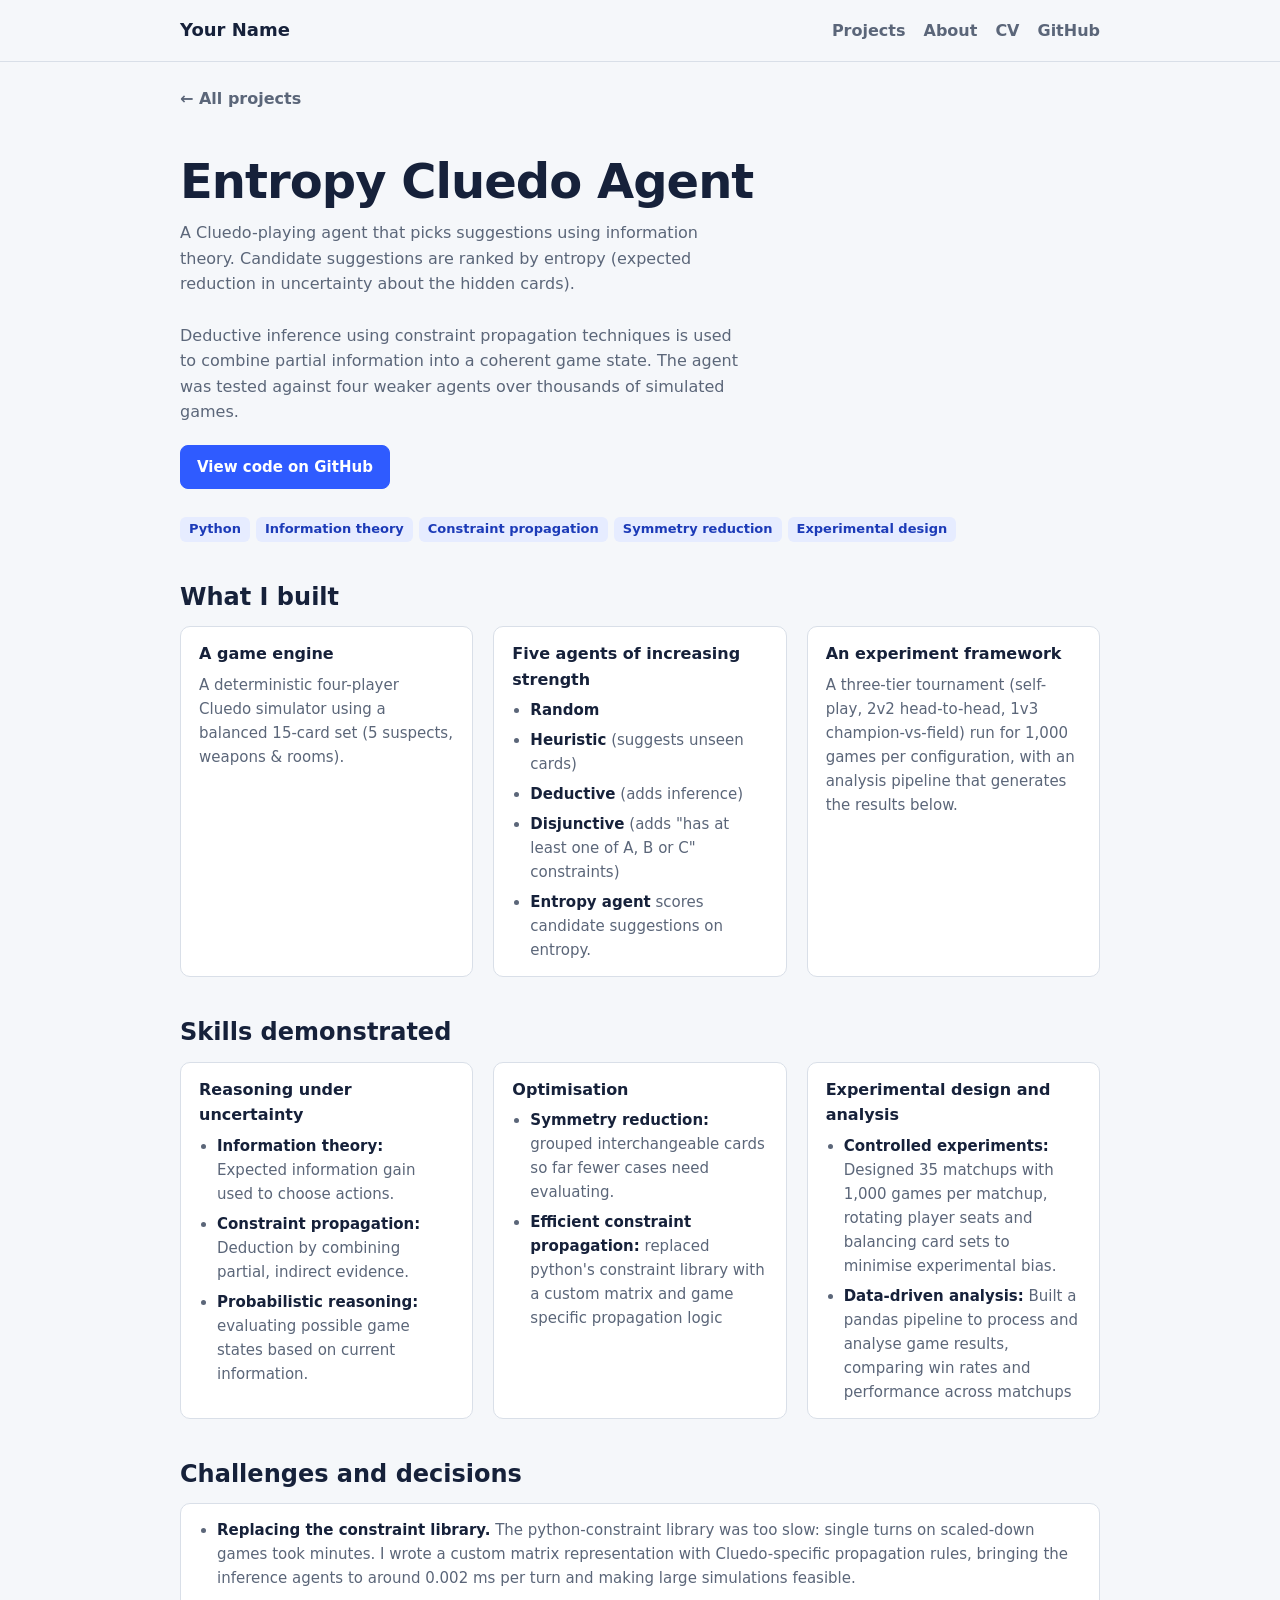
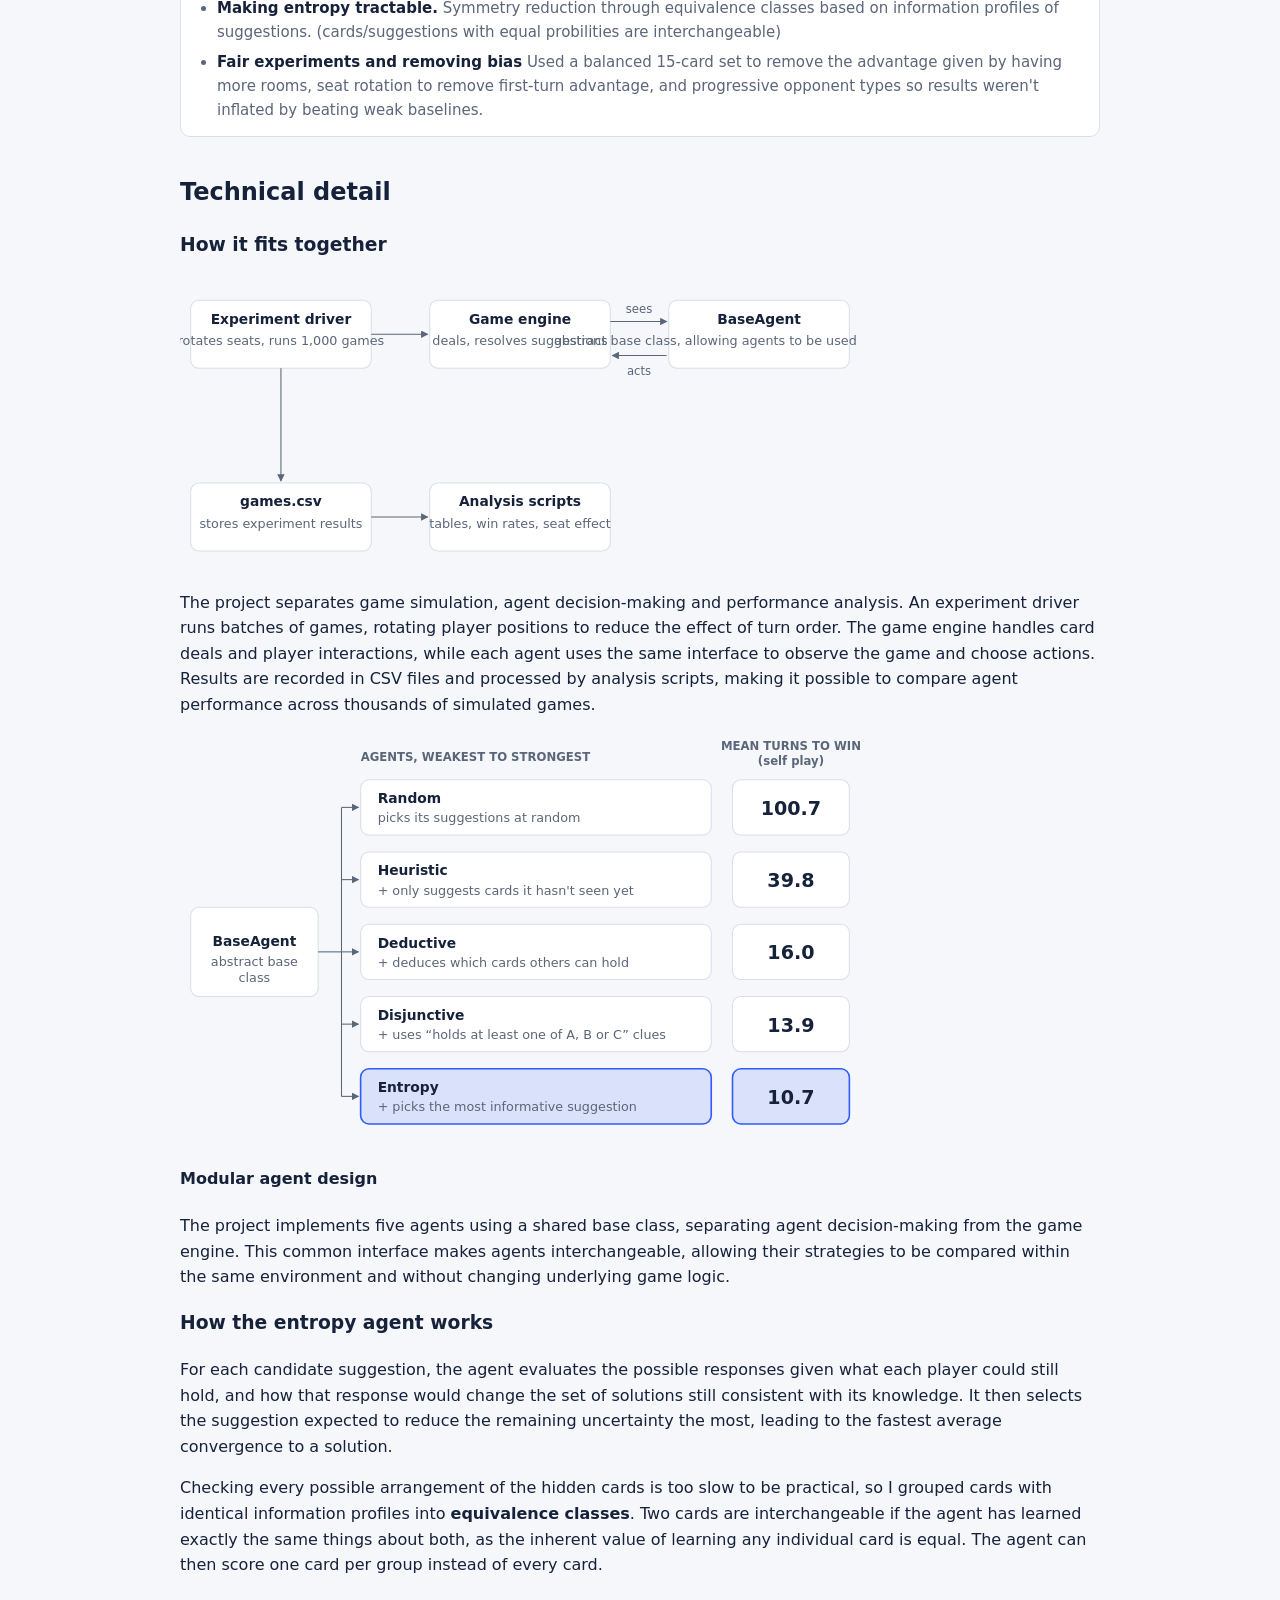
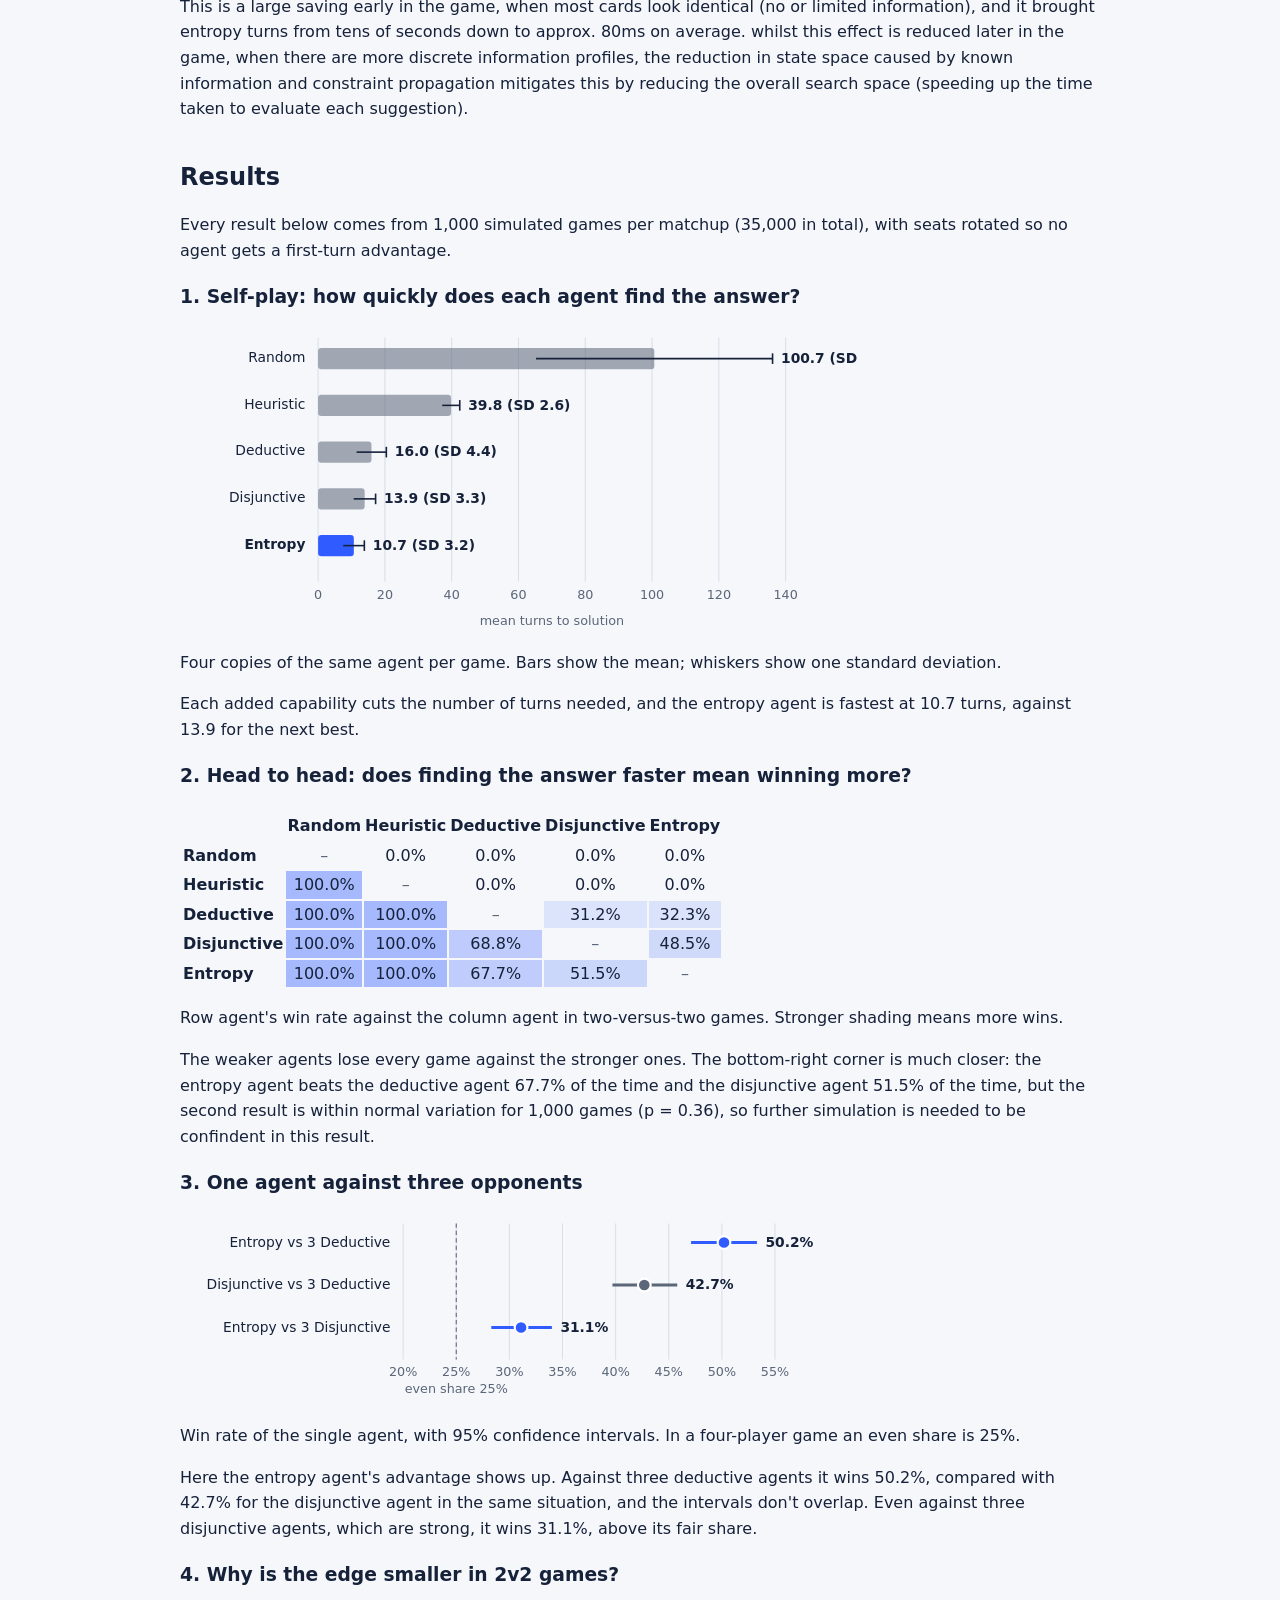
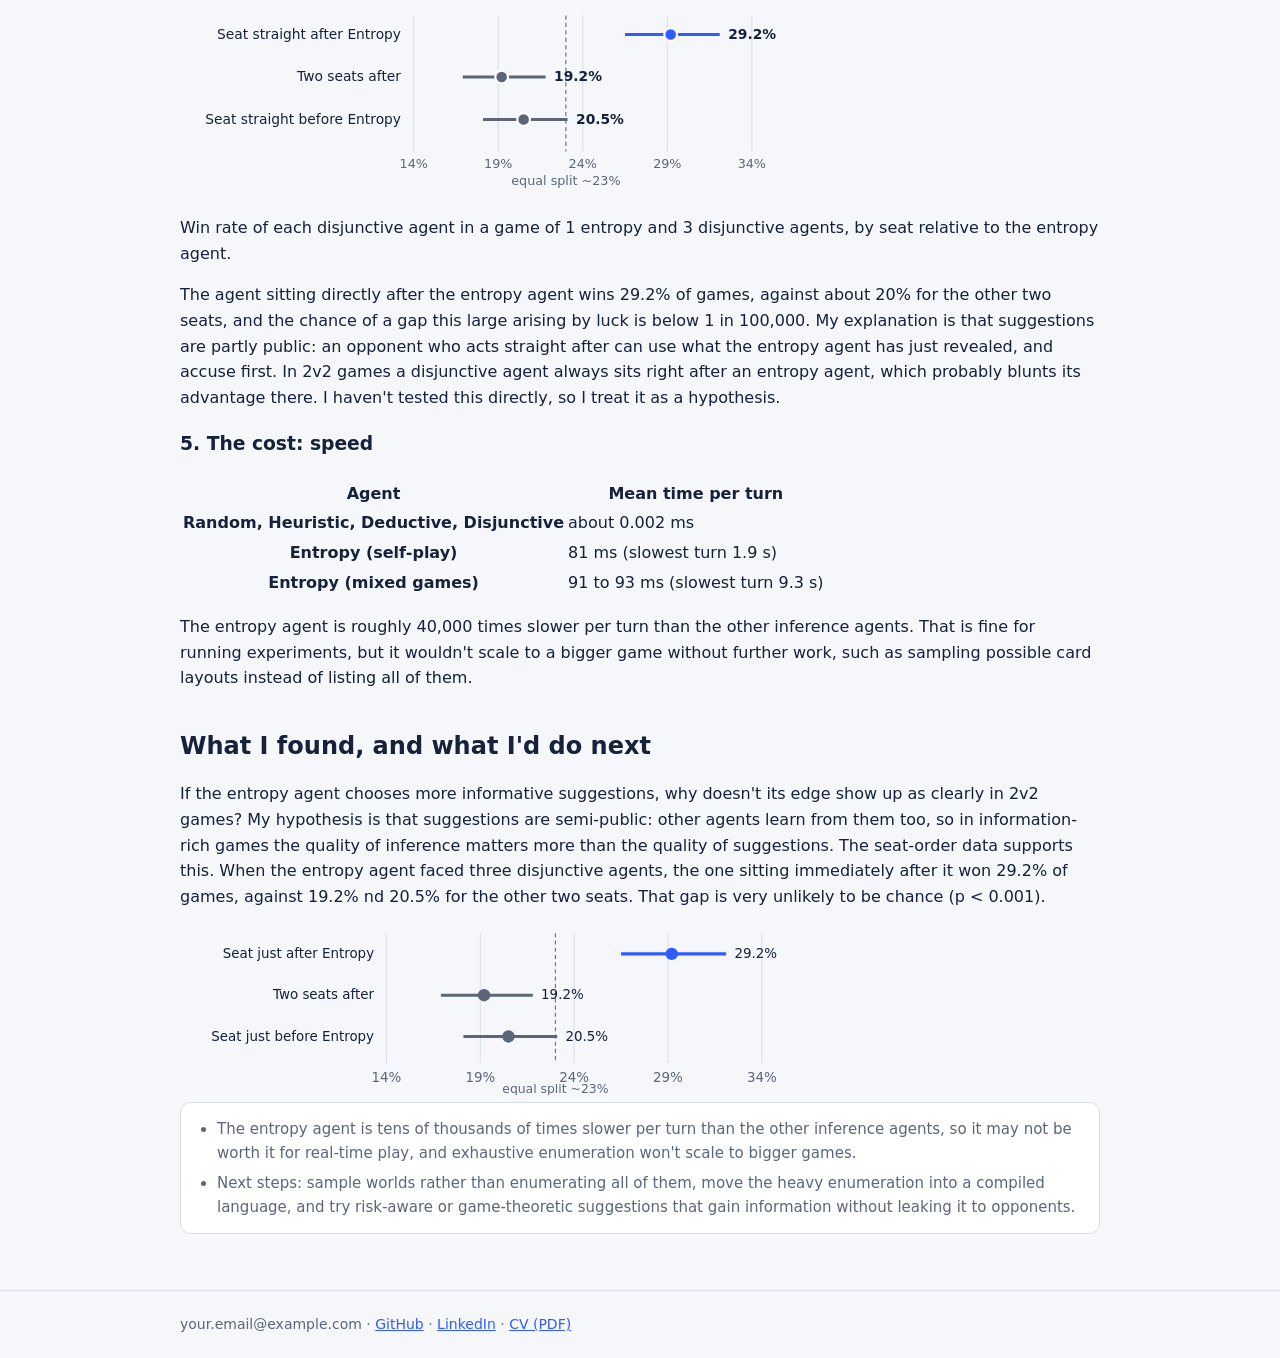
==== commit 624ac6c4: "Update cluedo.html" ====
--- a/projects/cluedo.html
+++ b/projects/cluedo.html
@@ -393,6 +393,50 @@
     </div>
 </div>
 
+<p class="cap">Win rate of the single agent, with 95% confidence intervals. In a four-player game an even share is 25%.</p>
+<p>Here the entropy agent's advantage shows up. Against three deductive agents it wins 50.2%, compared with 42.7% for the disjunctive
+     agent in the same situation, and the intervals don't overlap. Even against three disjunctive agents, which are strong, it wins 
+     31.1%, above its fair share.</p>
+ 
+<h3>4. Why is the edge smaller in 2v2 games?</h3>
+<div class="tablewrap"><div class="chartbox">
+    <svg viewBox="0 0 640 172" width="100%" role="img" style="max-width:680px;color:var(--ink)" font-size="13">
+        <line x1="220.0" x2="220.0" y1="6" y2="134" stroke="var(--line)"/>
+        <text x="220.0" y="150" text-anchor="middle" fill="var(--mute)" font-size="12">14%</text>
+        <line x1="299.54545454545456" x2="299.54545454545456" y1="6" y2="134" stroke="var(--line)"/>
+        <text x="299.54545454545456" y="150" text-anchor="middle" fill="var(--mute)" font-size="12">19%</text>
+        <line x1="379.0909090909091" x2="379.0909090909091" y1="6" y2="134" stroke="var(--line)"/>
+        <text x="379.0909090909091" y="150" text-anchor="middle" fill="var(--mute)" font-size="12">24%</text>
+        <line x1="458.6363636363636" x2="458.6363636363636" y1="6" y2="134" stroke="var(--line)"/>
+        <text x="458.6363636363636" y="150" text-anchor="middle" fill="var(--mute)" font-size="12">29%</text>
+        <line x1="538.1818181818182" x2="538.1818181818182" y1="6" y2="134" stroke="var(--line)"/>
+        <text x="538.1818181818182" y="150" text-anchor="middle" fill="var(--mute)" font-size="12">34%</text>
+        <line x1="363.1818181818182" x2="363.1818181818182" y1="6" y2="134" stroke="var(--mute)" stroke-dasharray="4 3"/>
+        <text x="363.1818181818182" y="166" text-anchor="middle" fill="var(--mute)" font-size="12">equal split ~23%</text>
+        <g>
+            <title>Seat straight after Entropy: 29.2% (95% CI 26.5% to 32.1%)</title>
+            <text x="208" y="28" text-anchor="end" fill="currentColor">Seat straight after Entropy</text>
+            <line x1="418.8636363636364" x2="507.95454545454544" y1="24" y2="24" stroke="var(--acc)" stroke-width="3"/>
+            <circle cx="461.8181818181818" cy="24" r="6" fill="var(--acc)" stroke="var(--card)" stroke-width="2"/>
+            <text x="515.9545454545455" y="28" fill="currentColor" font-weight="600">29.2%</text>
+        </g>
+            <g>
+                <title>Two seats after: 19.2% (95% CI 16.9% to 21.8%)</title>
+                <text x="208" y="68" text-anchor="end" fill="currentColor">Two seats after</text>
+                <line x1="266.1363636363636" x2="344.0909090909091" y1="64" y2="64" stroke="var(--mute)" stroke-width="3"/>
+                <circle cx="302.72727272727275" cy="64" r="6" fill="var(--mute)" stroke="var(--card)" stroke-width="2"/>
+                <text x="352.0909090909091" y="68" fill="currentColor" font-weight="600">19.2%</text>
+            </g>
+            <g><title>Seat straight before Entropy: 20.5% (95% CI 18.1% to 23.1%)</title>
+                <text x="208" y="108" text-anchor="end" fill="currentColor">Seat straight before Entropy</text>
+                <line x1="285.22727272727275" x2="364.77272727272725" y1="104" y2="104" stroke="var(--mute)" stroke-width="3"/>
+                <circle cx="323.40909090909093" cy="104" r="6" fill="var(--mute)" stroke="var(--card)" stroke-width="2"/>
+                <text x="372.77272727272725" y="108" fill="currentColor" font-weight="600">20.5%</text>
+            </g>
+        </svg>
+    </div>
+</div>
+
 <p class="cap">Win rate of each disjunctive agent in a game of 1 entropy and 3 disjunctive agents, by seat relative to the entropy agent.</p>
 
 <p>The agent sitting directly after the entropy agent wins 29.2% of games, against about 20% for the other two seats, and the chance
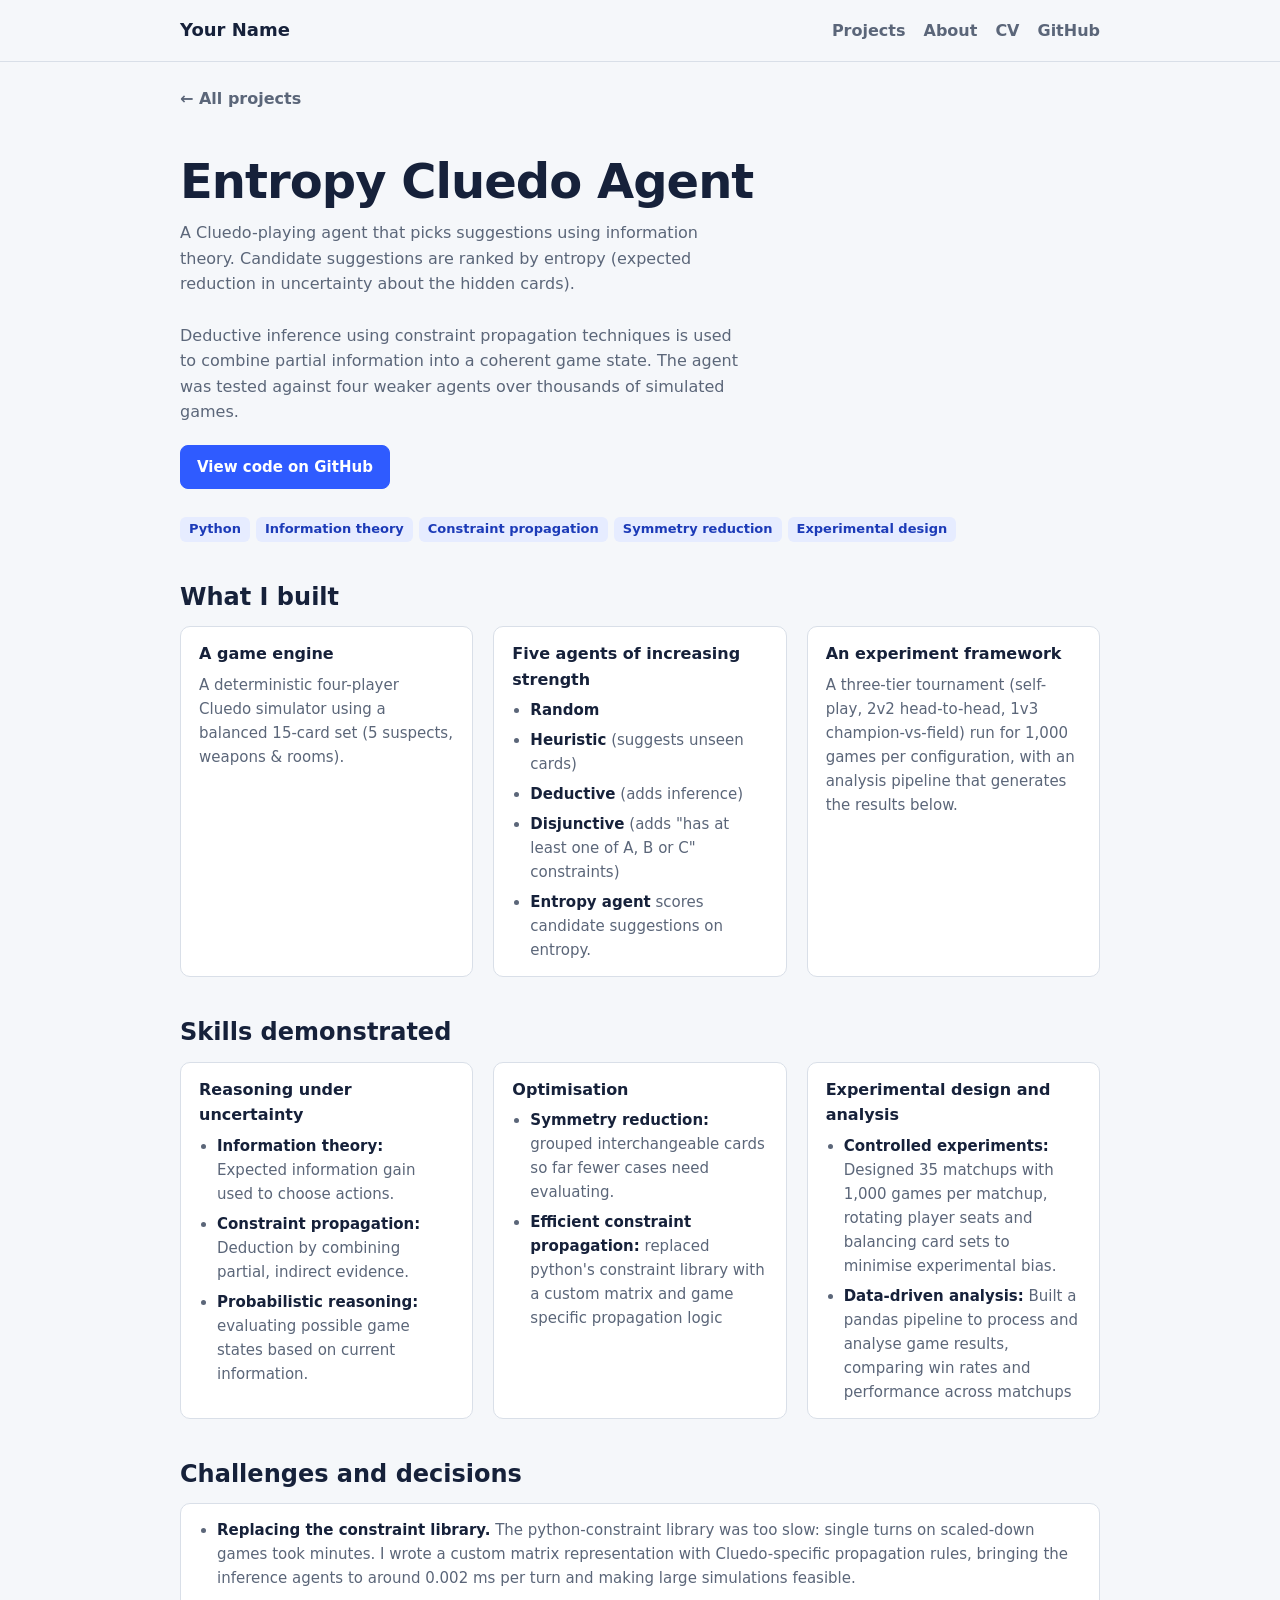
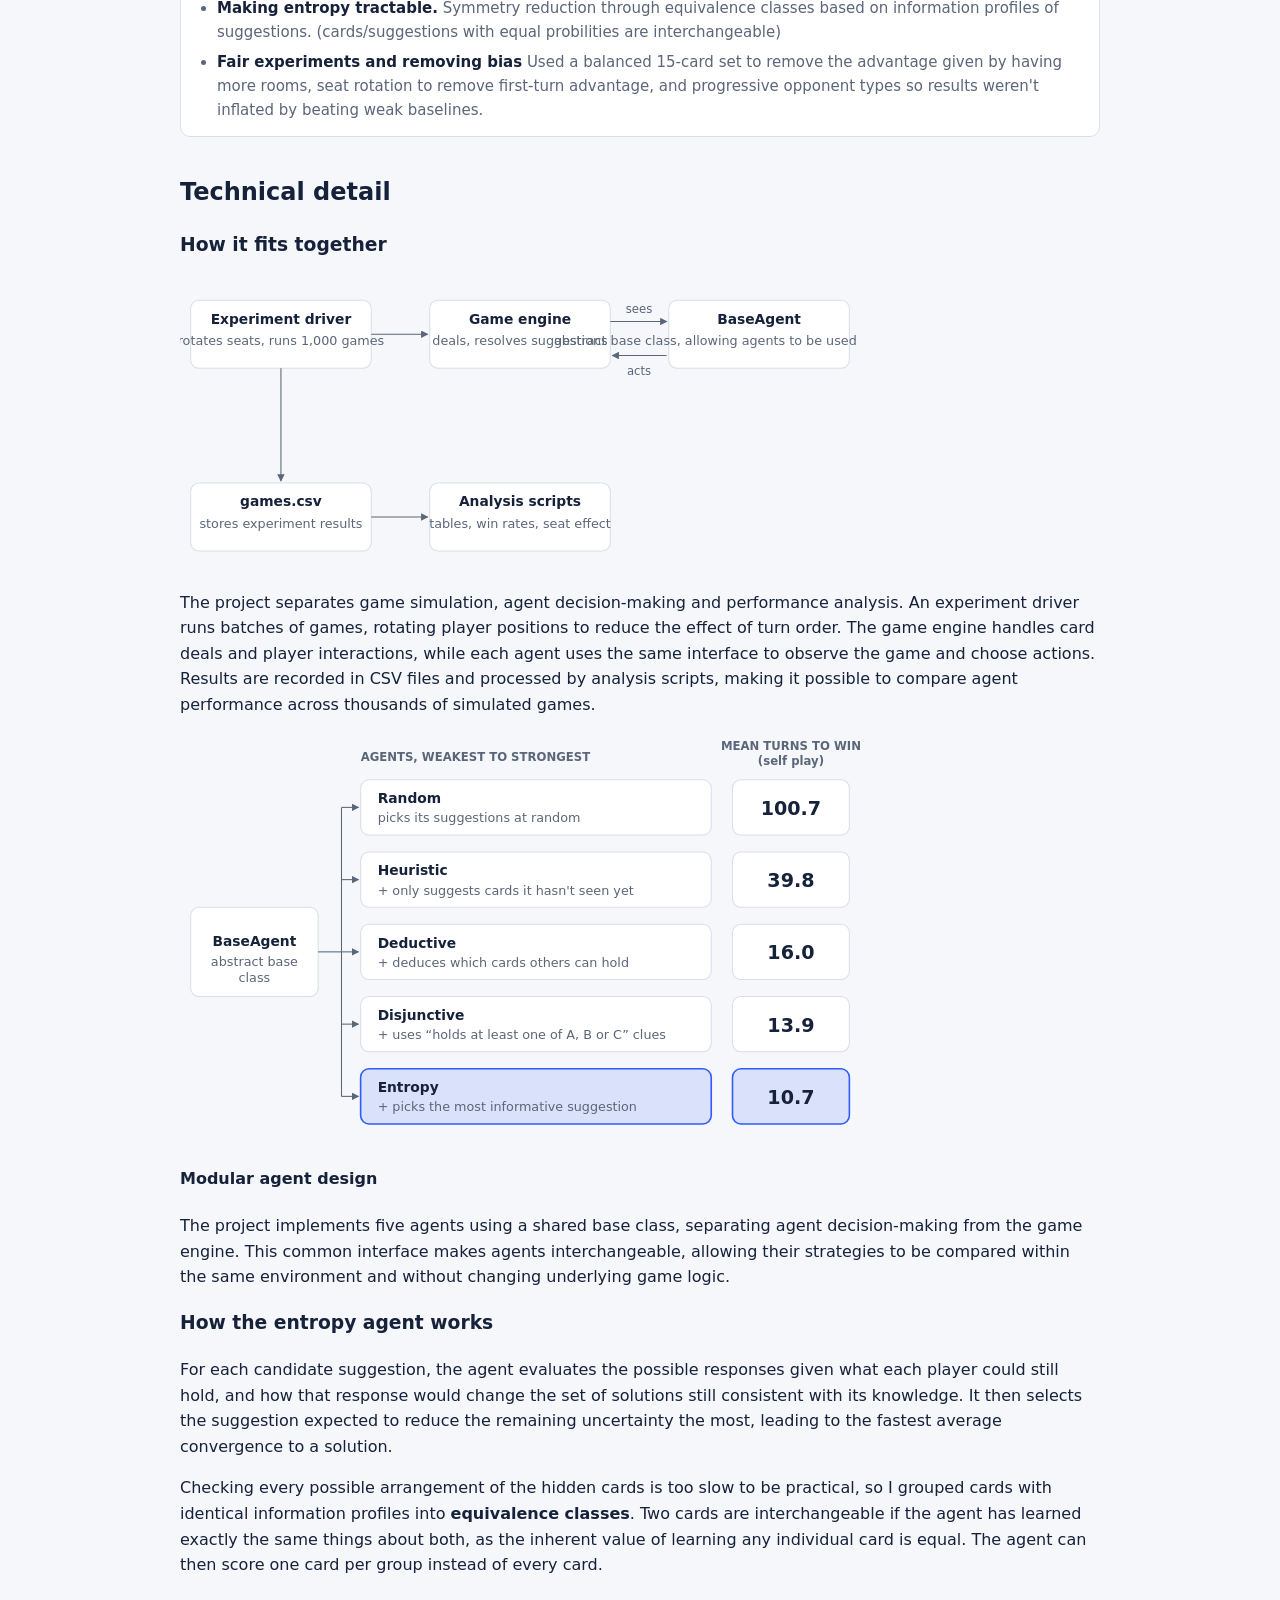
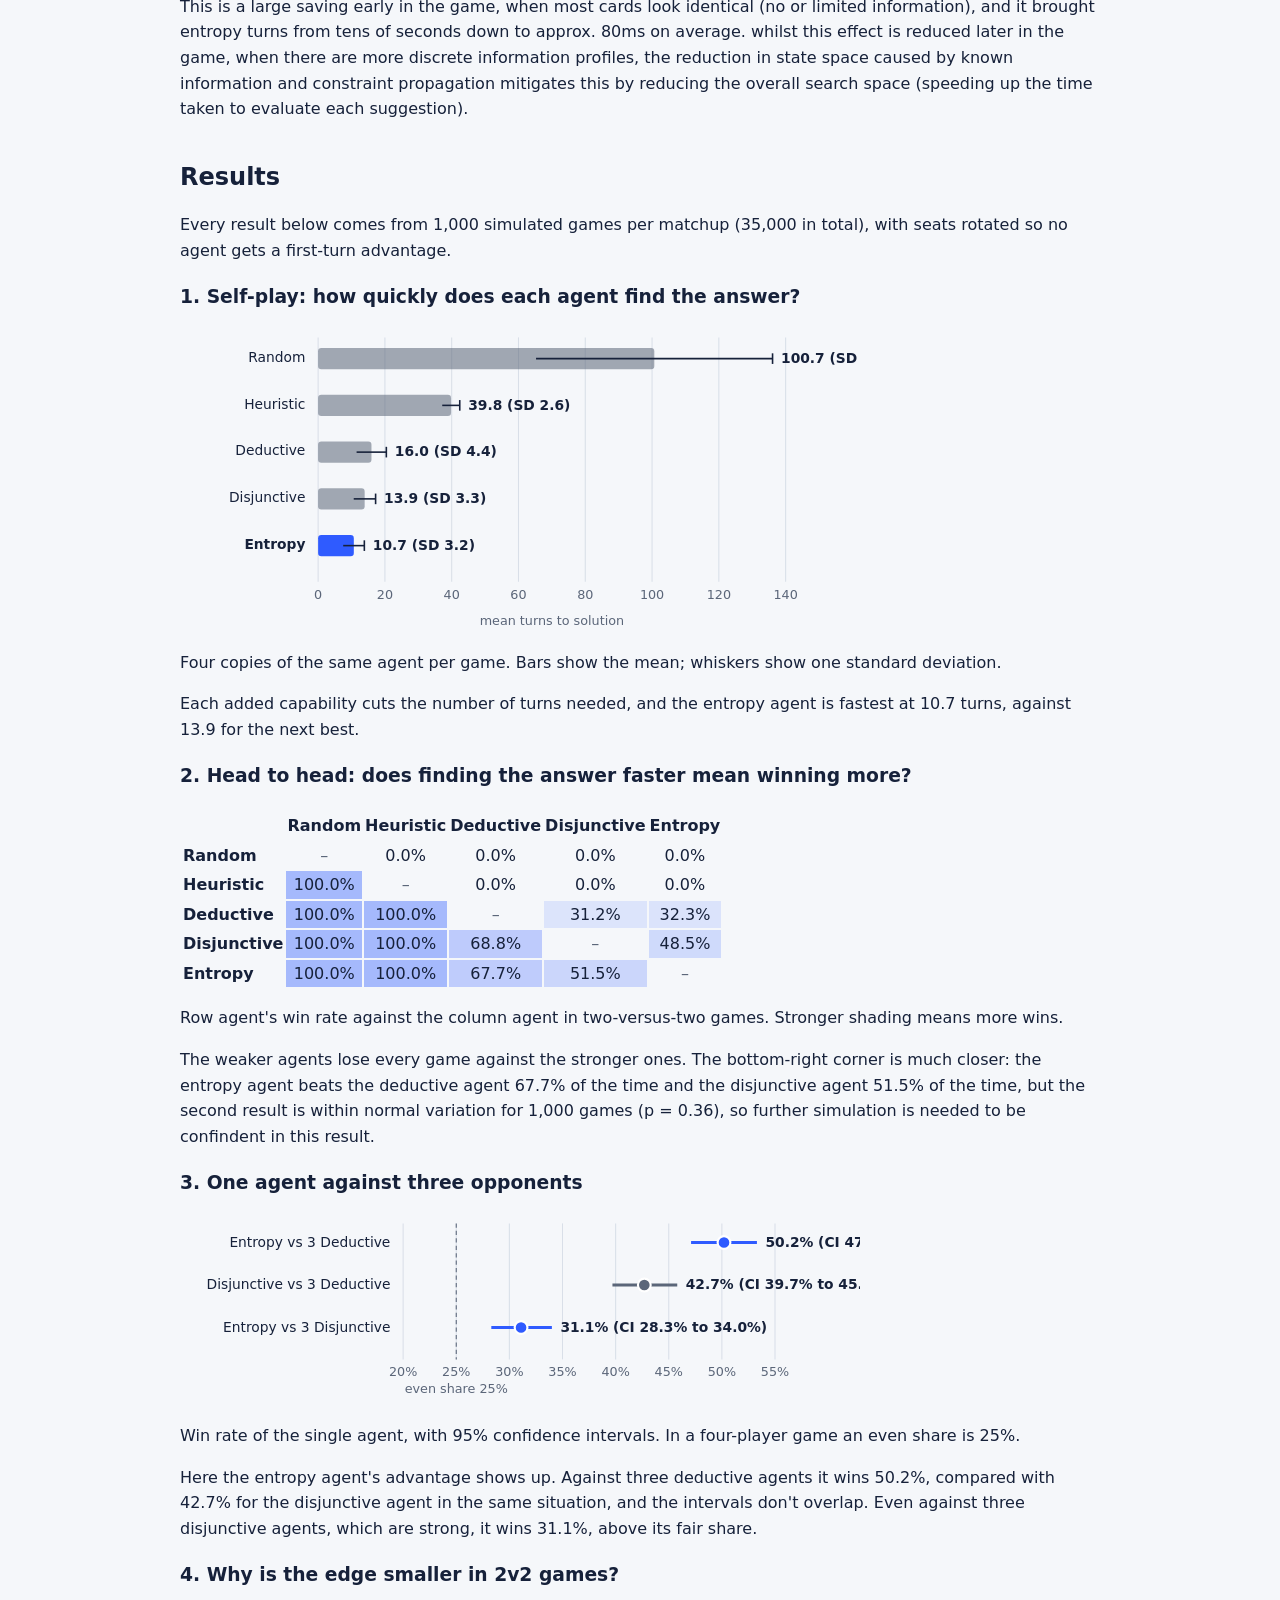
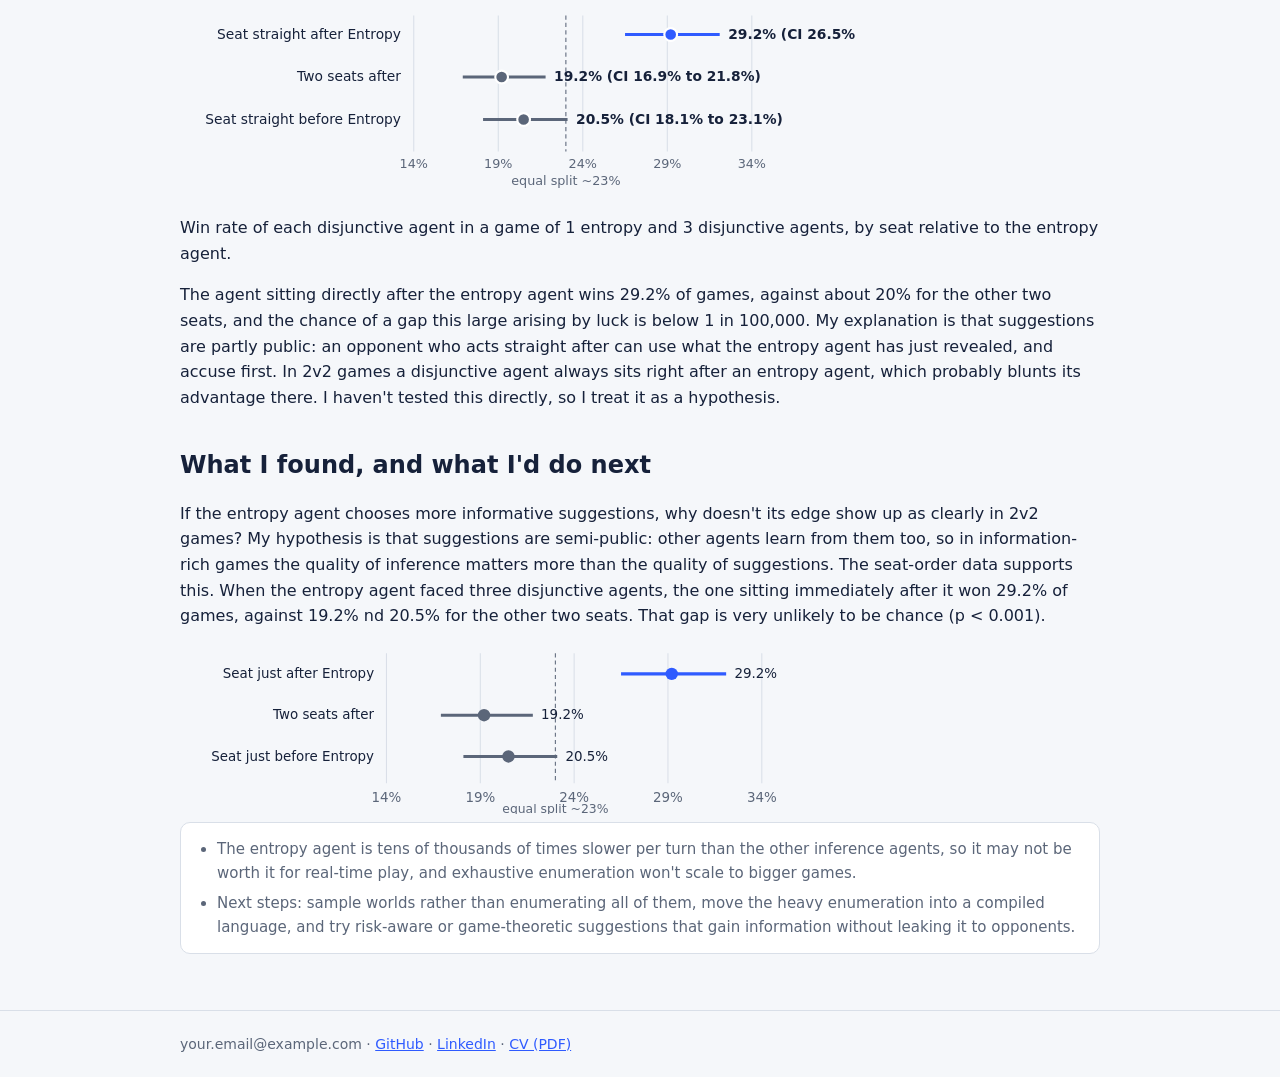
==== commit 11f22533: "Update cluedo.html" ====
--- a/projects/cluedo.html
+++ b/projects/cluedo.html
@@ -373,21 +373,21 @@
                 <text x="198" y="28" text-anchor="end" fill="currentColor">Entropy vs 3 Deductive</text>
                 <line x1="481.0" x2="543.0" y1="24" y2="24" stroke="var(--acc)" stroke-width="3"/>
                 <circle cx="512.0" cy="24" r="6" fill="var(--acc)" stroke="var(--card)" stroke-width="2"/>
-                <text x="551.0" y="28" fill="currentColor" font-weight="600">50.2%</text>
+                <text x="551.0" y="28" fill="currentColor" font-weight="600">50.2% (CI 47.1% to 53.3%)</text>
             </g>
             <g>
                 <title>Disjunctive vs 3 Deductive: 42.7% (95% CI 39.7% to 45.8%)</title>
                 <text x="198" y="68" text-anchor="end" fill="currentColor">Disjunctive vs 3 Deductive</text>
                 <line x1="407.0" x2="467.99999999999994" y1="64" y2="64" stroke="var(--mute)" stroke-width="3"/>
                 <circle cx="437.0" cy="64" r="6" fill="var(--mute)" stroke="var(--card)" stroke-width="2"/>
-                <text x="475.99999999999994" y="68" fill="currentColor" font-weight="600">42.7%</text>
+                <text x="475.99999999999994" y="68" fill="currentColor" font-weight="600">42.7% (CI 39.7% to 45.8%)</text>
             </g>
             <g>
                 <title>Entropy vs 3 Disjunctive: 31.1% (95% CI 28.3% to 34.0%)</title>
                 <text x="198" y="108" text-anchor="end" fill="currentColor">Entropy vs 3 Disjunctive</text>
                 <line x1="293.0" x2="350.0" y1="104" y2="104" stroke="var(--acc)" stroke-width="3"/>
                 <circle cx="321.0" cy="104" r="6" fill="var(--acc)" stroke="var(--card)" stroke-width="2"/>
-                <text x="358.0" y="108" fill="currentColor" font-weight="600">31.1%</text>
+                <text x="358.0" y="108" fill="currentColor" font-weight="600">31.1% (CI 28.3% to 34.0%)</text>
             </g>
         </svg>
     </div>
@@ -418,20 +418,20 @@
             <text x="208" y="28" text-anchor="end" fill="currentColor">Seat straight after Entropy</text>
             <line x1="418.8636363636364" x2="507.95454545454544" y1="24" y2="24" stroke="var(--acc)" stroke-width="3"/>
             <circle cx="461.8181818181818" cy="24" r="6" fill="var(--acc)" stroke="var(--card)" stroke-width="2"/>
-            <text x="515.9545454545455" y="28" fill="currentColor" font-weight="600">29.2%</text>
+            <text x="515.9545454545455" y="28" fill="currentColor" font-weight="600">29.2% (CI 26.5% to 32.1%)</text>
         </g>
             <g>
                 <title>Two seats after: 19.2% (95% CI 16.9% to 21.8%)</title>
                 <text x="208" y="68" text-anchor="end" fill="currentColor">Two seats after</text>
                 <line x1="266.1363636363636" x2="344.0909090909091" y1="64" y2="64" stroke="var(--mute)" stroke-width="3"/>
                 <circle cx="302.72727272727275" cy="64" r="6" fill="var(--mute)" stroke="var(--card)" stroke-width="2"/>
-                <text x="352.0909090909091" y="68" fill="currentColor" font-weight="600">19.2%</text>
+                <text x="352.0909090909091" y="68" fill="currentColor" font-weight="600">19.2% (CI 16.9% to 21.8%)</text>
             </g>
             <g><title>Seat straight before Entropy: 20.5% (95% CI 18.1% to 23.1%)</title>
                 <text x="208" y="108" text-anchor="end" fill="currentColor">Seat straight before Entropy</text>
                 <line x1="285.22727272727275" x2="364.77272727272725" y1="104" y2="104" stroke="var(--mute)" stroke-width="3"/>
                 <circle cx="323.40909090909093" cy="104" r="6" fill="var(--mute)" stroke="var(--card)" stroke-width="2"/>
-                <text x="372.77272727272725" y="108" fill="currentColor" font-weight="600">20.5%</text>
+                <text x="372.77272727272725" y="108" fill="currentColor" font-weight="600">20.5% (CI 18.1% to 23.1%)</text>
             </g>
         </svg>
     </div>
@@ -445,13 +445,6 @@
        sits right after an entropy agent, which probably blunts its advantage there. I haven't tested this directly, so I treat it as
         a hypothesis.</p>
  
-<h3>5. The cost: speed</h3>
-<div class="tablewrap"><table><thead><tr><th>Agent</th><th>Mean time per turn</th></tr></thead><tbody>
-<tr><th scope="row">Random, Heuristic, Deductive, Disjunctive</th><td>about 0.002 ms</td></tr>
-<tr><th scope="row">Entropy (self-play)</th><td>81 ms (slowest turn 1.9 s)</td></tr>
-<tr><th scope="row">Entropy (mixed games)</th><td>91 to 93 ms (slowest turn 9.3 s)</td></tr></tbody></table></div>
-<p>The entropy agent is roughly 40,000 times slower per turn than the other inference agents. That is fine for running experiments, but it wouldn't scale to a bigger game without further work, such as sampling possible card layouts instead of listing all of them.</p>
-
 
 
 <h2>What I found, and what I'd do next</h2>
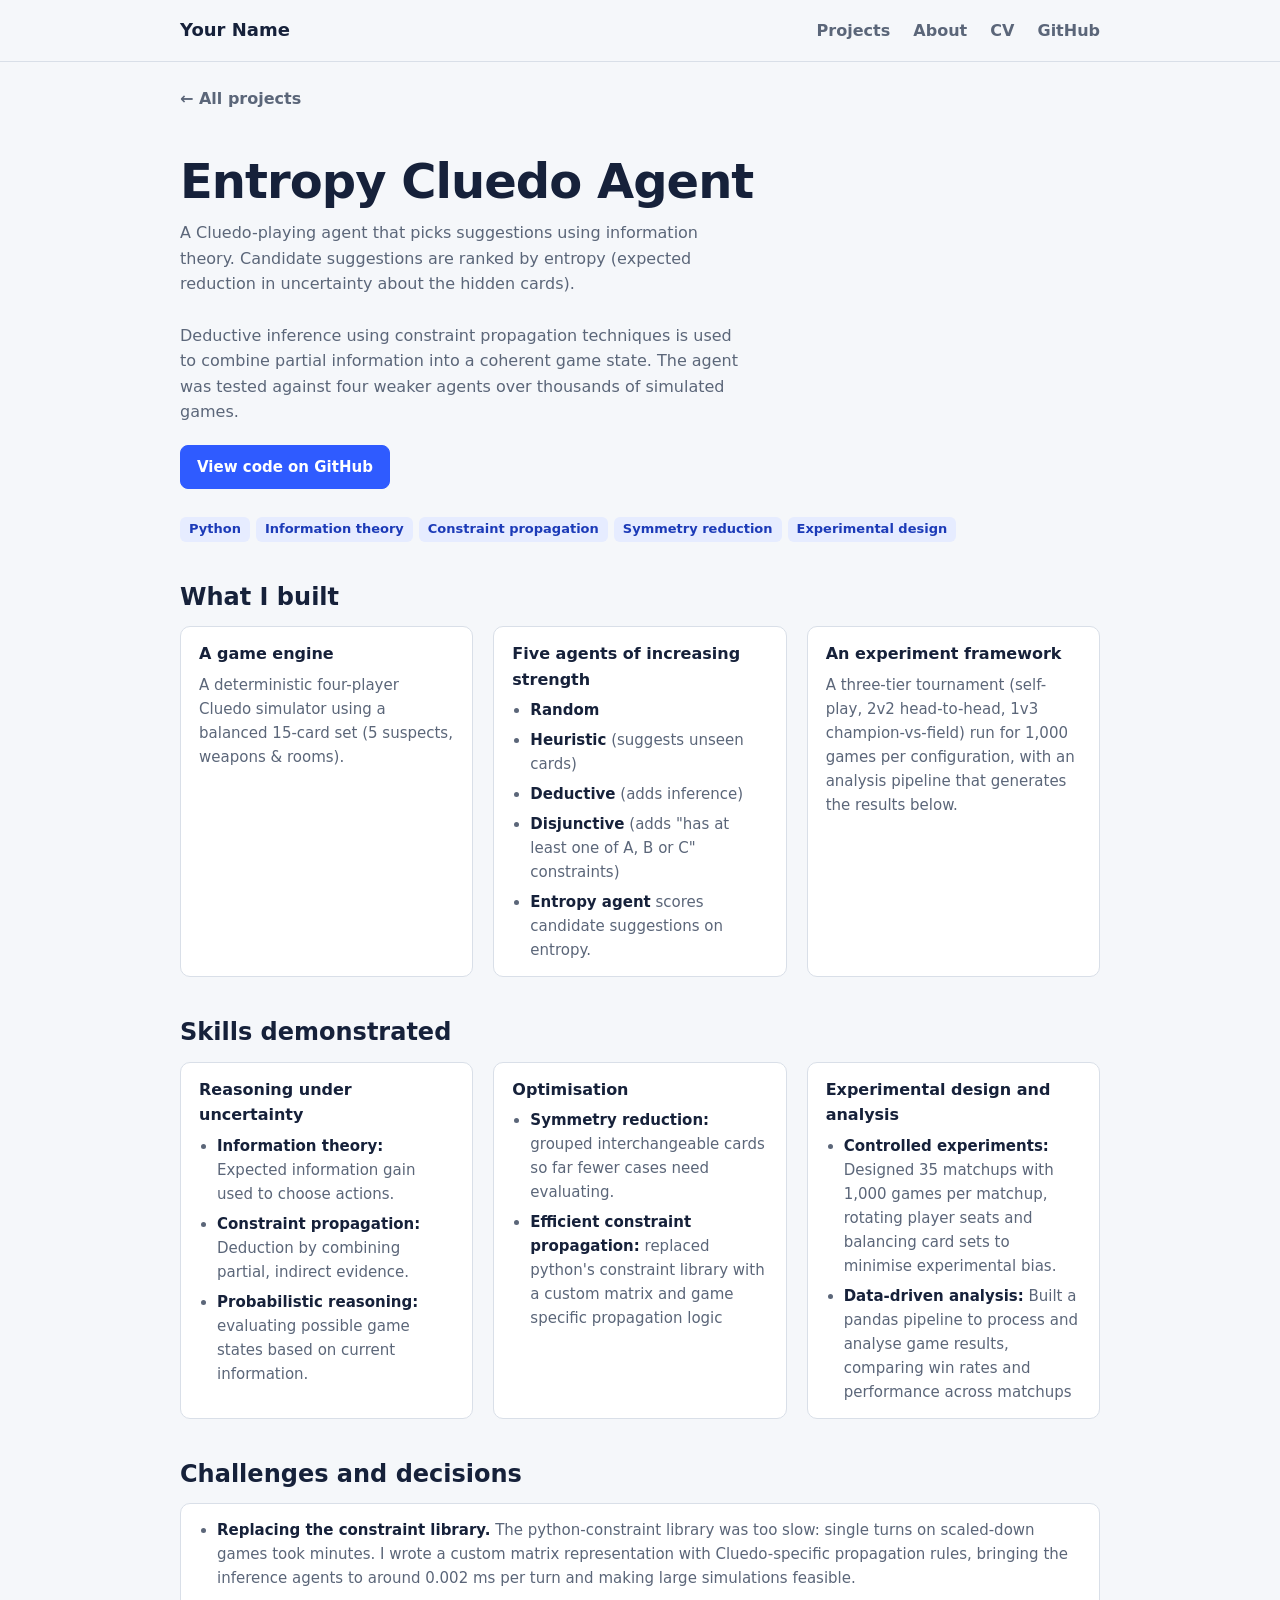
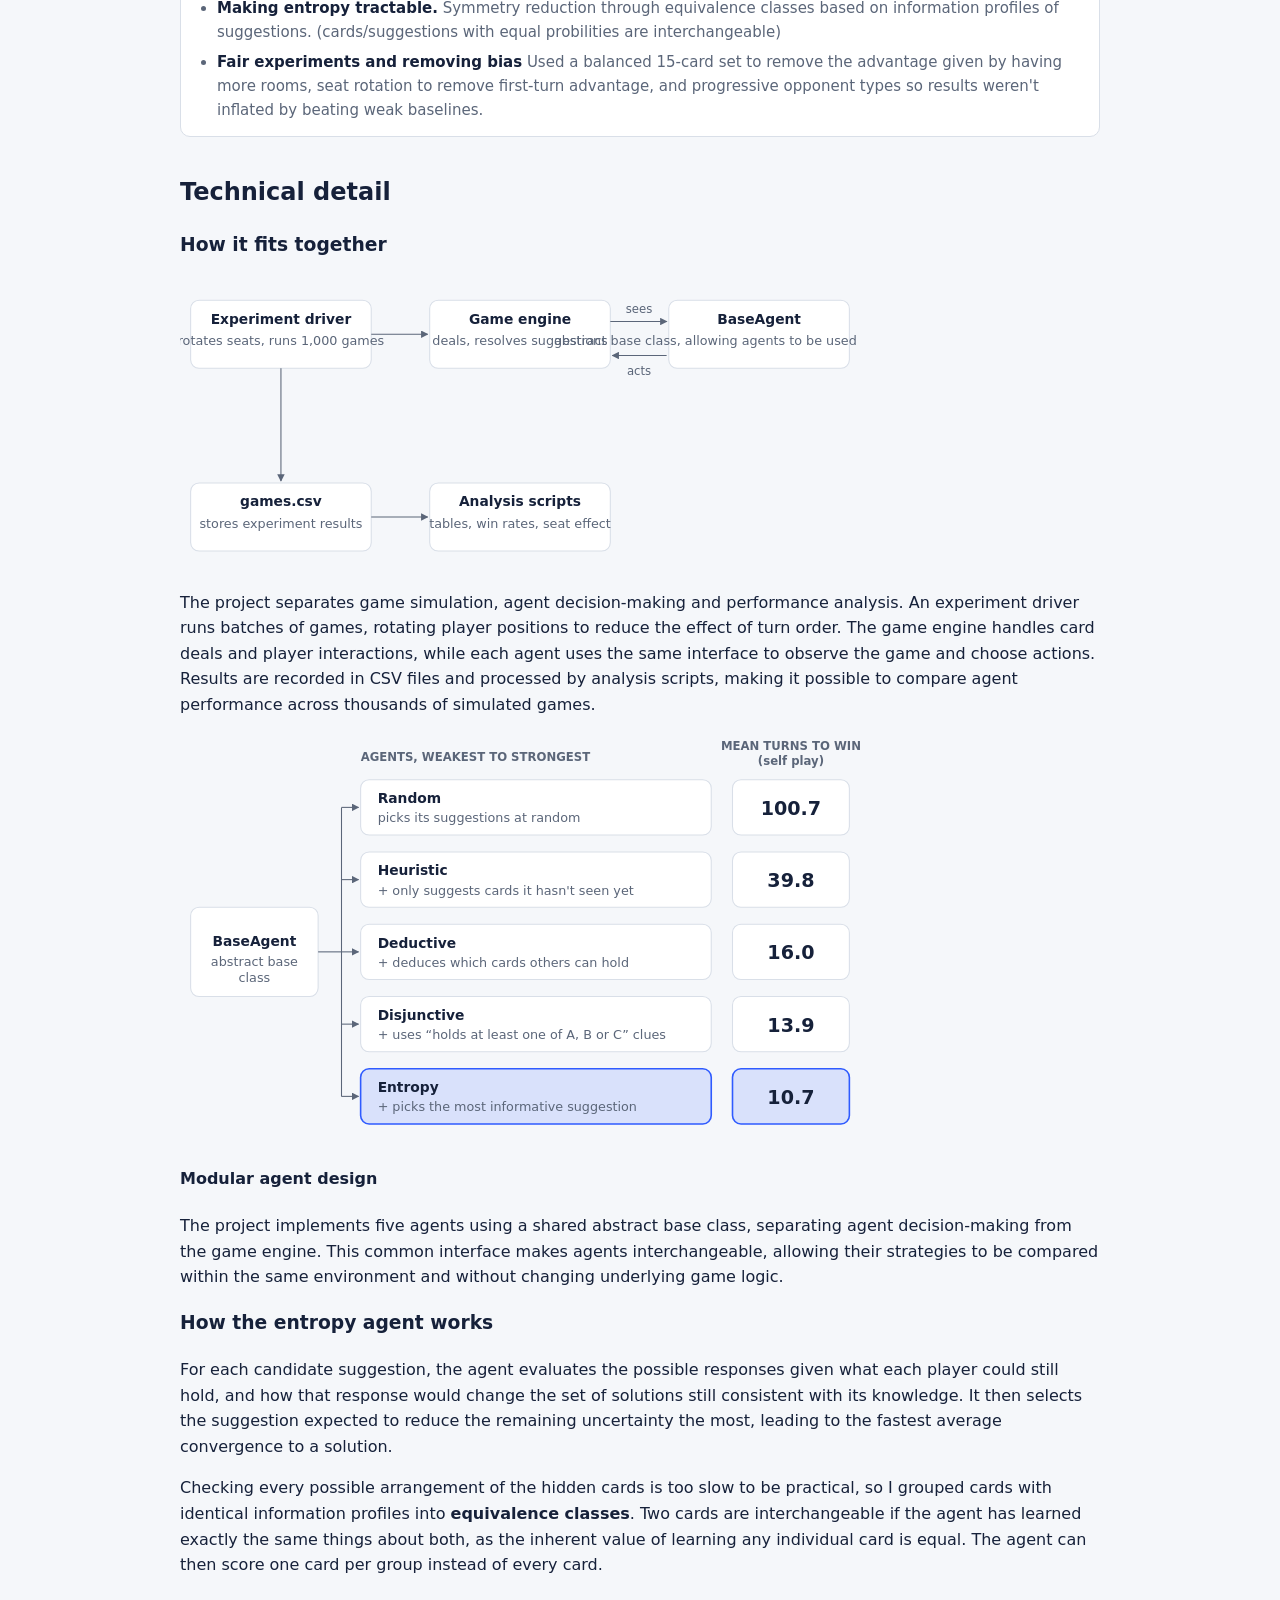
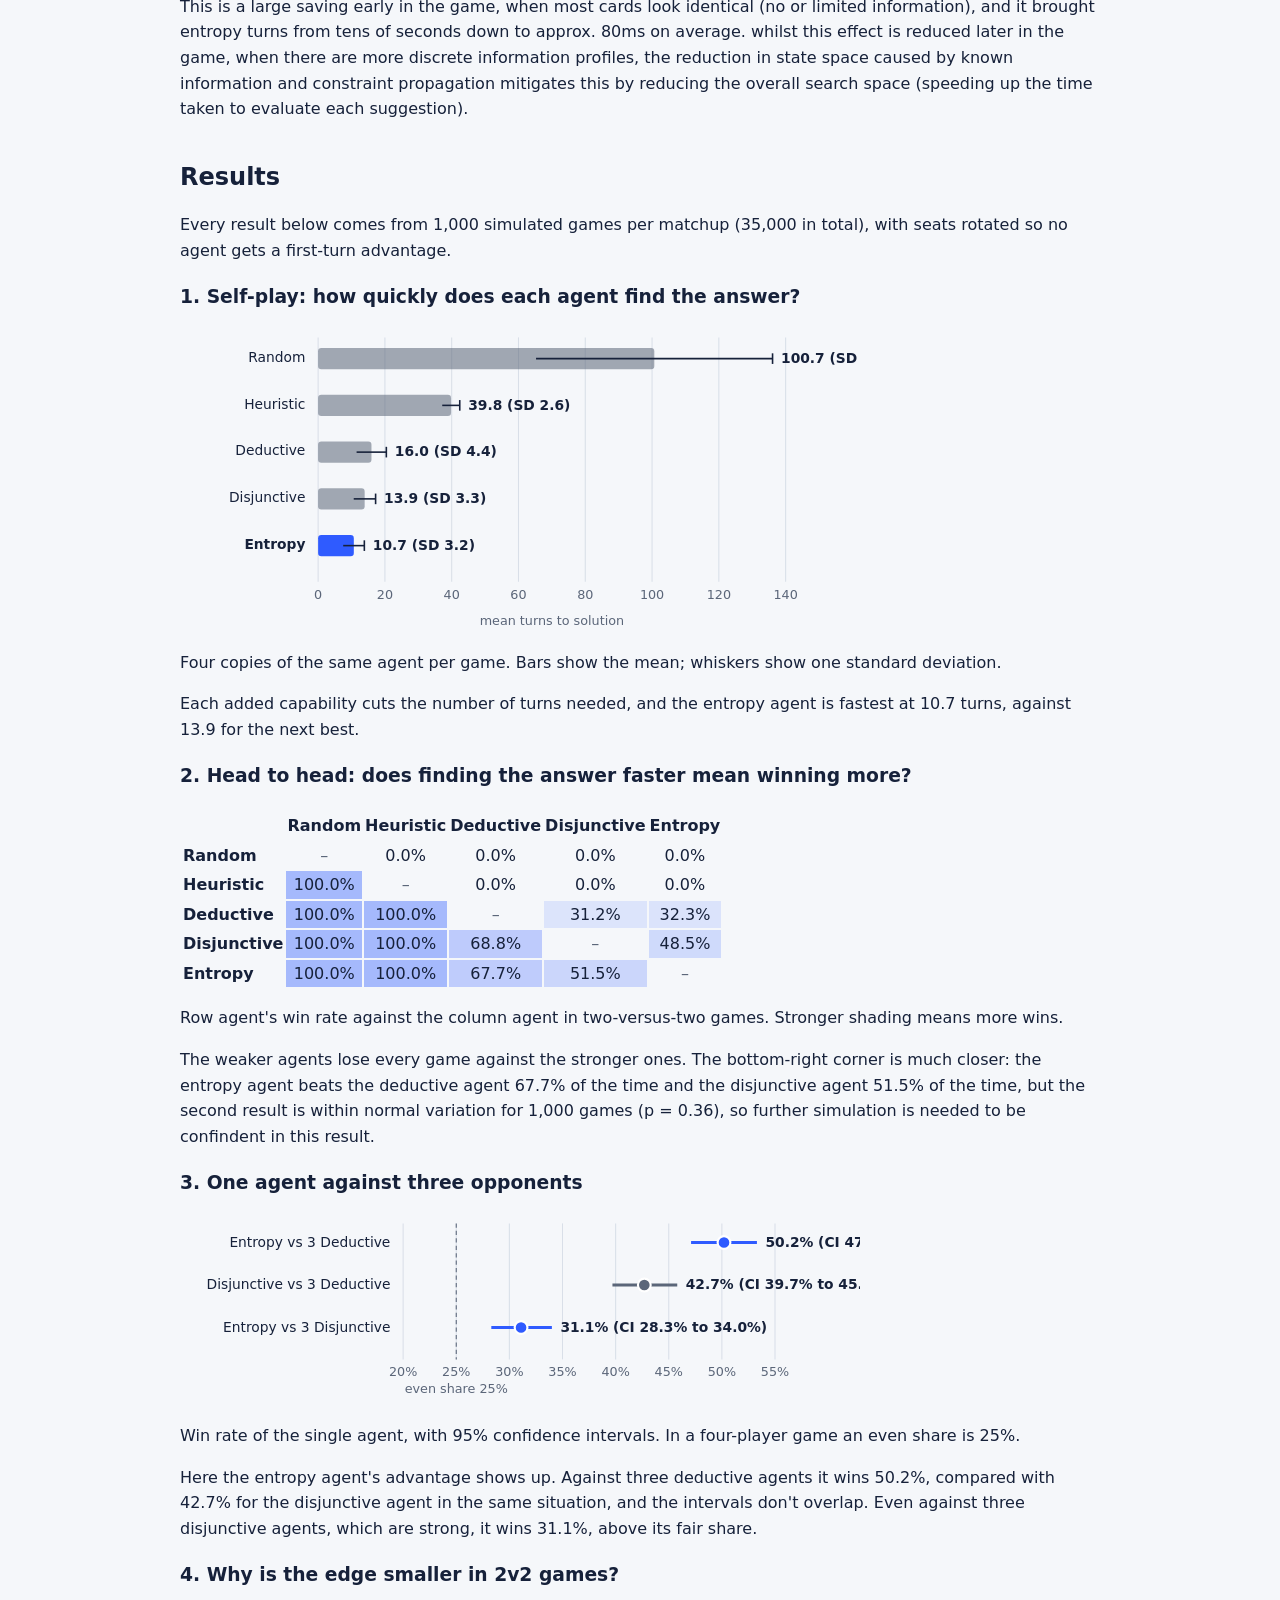
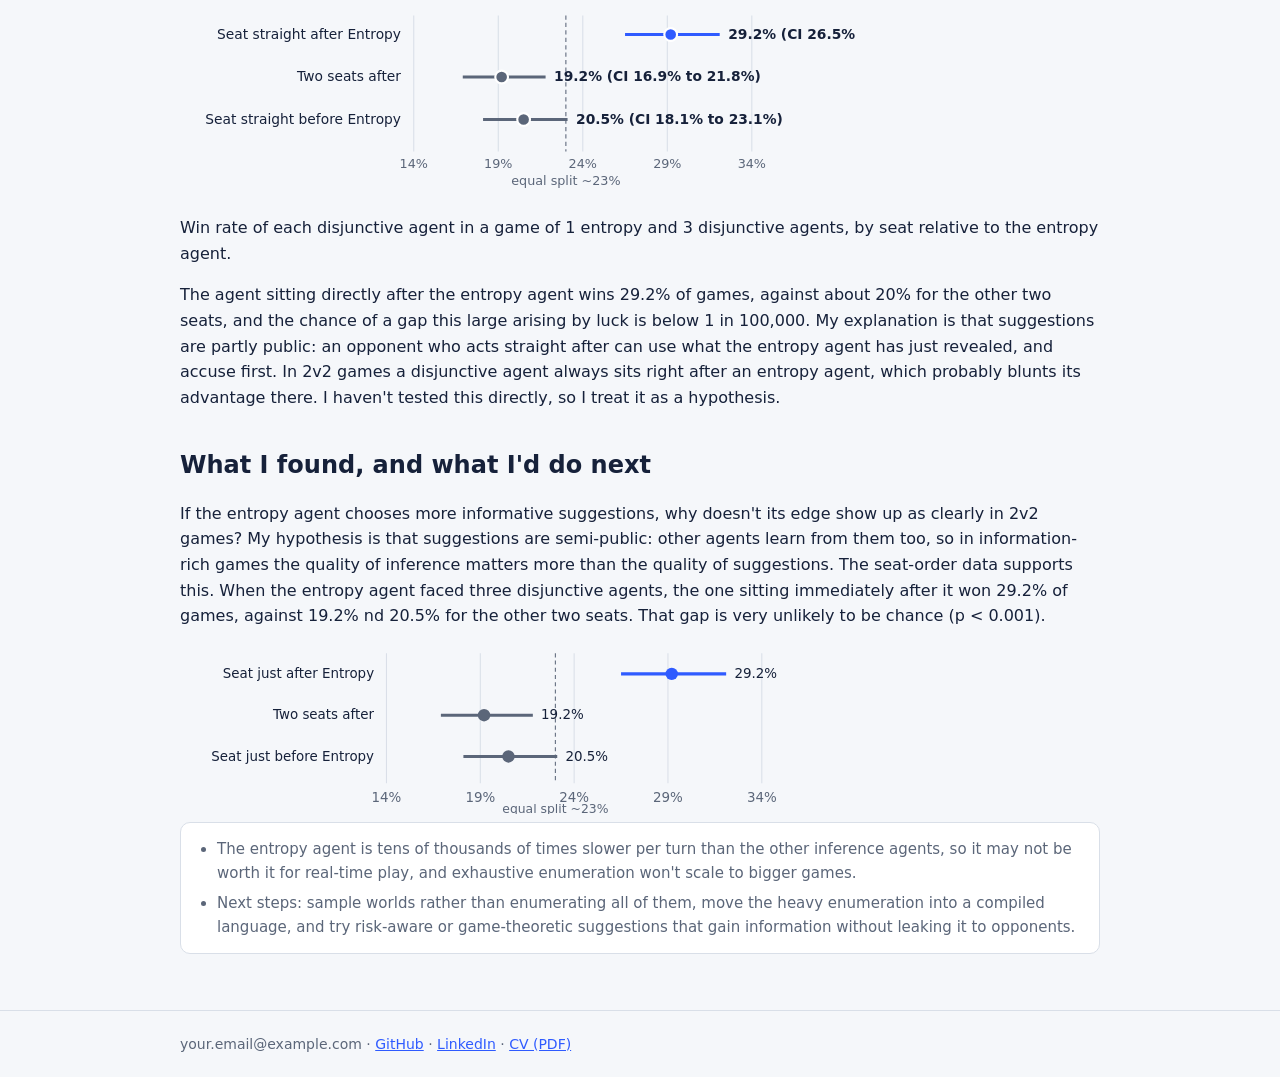
==== commit 9b20fcf3: "seperated header and footer" ====
--- a/projects/cluedo.html
+++ b/projects/cluedo.html
@@ -1,490 +1,500 @@
 <!DOCTYPE html>
-<html lang="en-GB"><head><meta charset="utf-8">
-<meta name="viewport" content="width=device-width, initial-scale=1, viewport-fit=cover">
-<title>Entropy Cluedo Agent – Your Name</title><meta name="description" content="Portfolio of YOUR NAME, software developer.">
-<link rel="stylesheet" href="../style.css"></head><body>
-<header><div class="wrap"><nav><a class="brand" href="../index.html">Your Name</a>
-<div><a href="../index.html">Projects</a><a href="../about.html">About</a><a href="../assets/cv.pdf">CV</a><a href="https://github.com/YOUR-USERNAME">GitHub</a></div></nav></div></header>
-<main class="wrap">
-<a class="back" href="../index.html">← All projects</a>
-
-
-<h1>Entropy Cluedo Agent</h1>
-<p class="lead">A Cluedo-playing agent that picks suggestions using information theory. Candidate suggestions are ranked by entropy (expected reduction in uncertainty about the hidden cards).
-    <br><br>Deductive inference using constraint propagation techniques is used to combine partial information into a coherent game state. 
-    The agent was tested against four weaker agents over thousands of simulated games.
-</p>
-
-<div class="btns">
-    <a class="btn p" href="https://github.com/YOUR-USERNAME/REPO-NAME">View code on GitHub</a>
-</div>
-
-<div class="tags">
-    <span class="tag">Python</span>
-    <span class="tag">Information theory</span>
-    <span class="tag">Constraint propagation</span>
-    <span class="tag">Symmetry reduction</span>
-    <span class="tag">Experimental design</span>
-</div>
-
-<h2>What I built</h2>
-<div class="two">
+<html lang="en-GB">
+    
+<head>
+    <meta charset="utf-8">
+    <meta name="viewport" content="width=device-width, initial-scale=1, viewport-fit=cover">
+    <title>Entropy Cluedo Agent – Your Name</title><meta name="description" content="Portfolio of YOUR NAME, software developer.">
+    <link rel="stylesheet" href="../style.css">
+    <script src="../js/include.js" defer></script>
+</head>
+
+<body>
+    <div data-include="components/header.html"></div>
+    <main class="wrap">
+    <a class="back" href="../index.html">← All projects</a>
+
+
+    <h1>Entropy Cluedo Agent</h1>
+    <p class="lead">A Cluedo-playing agent that picks suggestions using information theory. Candidate suggestions are ranked by entropy (expected reduction in uncertainty about the hidden cards).
+        <br><br>Deductive inference using constraint propagation techniques is used to combine partial information into a coherent game state. 
+        The agent was tested against four weaker agents over thousands of simulated games.
+    </p>
+
+    <div class="btns">
+        <a class="btn p" href="https://github.com/YOUR-USERNAME/REPO-NAME">View code on GitHub</a>
+    </div>
+
+    <div class="tags">
+        <span class="tag">Python</span>
+        <span class="tag">Information theory</span>
+        <span class="tag">Constraint propagation</span>
+        <span class="tag">Symmetry reduction</span>
+        <span class="tag">Experimental design</span>
+    </div>
+
+    <h2>What I built</h2>
+    <div class="two">
+        <div class="box">
+            <h3>A game engine</h3>
+            <p>A deterministic four-player Cluedo simulator using a balanced 15-card set (5 suspects, weapons & rooms). 
+        </div>
+        <div class="box">
+            <h3>Five agents of increasing strength</h3>
+            <p>
+                <ul>
+                    <li><b>Random</b></li>
+                    <li><b>Heuristic</b> (suggests unseen cards)</li> 
+                    <li><b>Deductive</b> (adds inference)</li>
+                    <li><b>Disjunctive</b> (adds "has at least one of A, B or C" constraints) </li>
+                    <li><b>Entropy agent</b> scores candidate suggestions on entropy.</li>
+                </ul>
+            </p>
+        </div>
+
+
+        <div class="box">
+            <h3>An experiment framework</h3>
+            <p>A three-tier tournament (self-play, 2v2 head-to-head, 1v3 champion-vs-field) run for 1,000 games per configuration, with an analysis pipeline that generates the results below.</p>
+        </div>
+    </div>
+
+    <style>.box li b{color:var(--ink)}.box li{margin-bottom:6px}.box li:last-child{margin-bottom:0}</style>
+
+    <h2>Skills demonstrated</h2>
+    <div class="two">
+
+        <div class="box">
+            <h3>Reasoning under uncertainty</h3>
+            <ul>
+                <li><b>Information theory:</b> Expected information gain used to choose actions.</li>
+                <li><b>Constraint propagation:</b> Deduction by combining partial, indirect evidence.</li>
+                <li><b>Probabilistic reasoning:</b> evaluating possible game states based on current information.</li>
+            </ul>
+        </div>
+
+        <div class="box">
+            <h3>Optimisation</h3>
+            <ul>
+                <li><b>Symmetry reduction:</b> grouped interchangeable cards so far fewer cases need evaluating.</li>
+                <li><b>Efficient constraint propagation:</b> replaced python's constraint library with a custom matrix and game specific propagation logic</li>
+            </ul>
+        </div>
+
+        <div class="box">
+            <h3>Experimental design and analysis</h3>
+            <ul>
+                <li><b>Controlled experiments:</b> Designed 35 matchups with 1,000 games per matchup, rotating player seats and balancing card sets to minimise experimental bias.</li>
+                <li><b>Data-driven analysis:</b> Built a pandas pipeline to process and analyse game results, comparing win rates and performance across matchups</li>
+            </ul>
+        </div>
+
+    </div>
+
+    <h2>Challenges and decisions</h2>
     <div class="box">
-        <h3>A game engine</h3>
-        <p>A deterministic four-player Cluedo simulator using a balanced 15-card set (5 suspects, weapons & rooms). 
-    </div>
-    <div class="box">
-        <h3>Five agents of increasing strength</h3>
-        <p>
-            <ul>
-                <li><b>Random</b></li>
-                <li><b>Heuristic</b> (suggests unseen cards)</li> 
-                <li><b>Deductive</b> (adds inference)</li>
-                <li><b>Disjunctive</b> (adds "has at least one of A, B or C" constraints) </li>
-                <li><b>Entropy agent</b> scores candidate suggestions on entropy.</li>
-            </ul>
-        </p>
-    </div>
-
-
-    <div class="box">
-        <h3>An experiment framework</h3>
-        <p>A three-tier tournament (self-play, 2v2 head-to-head, 1v3 champion-vs-field) run for 1,000 games per configuration, with an analysis pipeline that generates the results below.</p>
-    </div>
-</div>
-
-<style>.box li b{color:var(--ink)}.box li{margin-bottom:6px}.box li:last-child{margin-bottom:0}</style>
-
-<h2>Skills demonstrated</h2>
-<div class="two">
-
-    <div class="box">
-        <h3>Reasoning under uncertainty</h3>
         <ul>
-            <li><b>Information theory:</b> Expected information gain used to choose actions.</li>
-            <li><b>Constraint propagation:</b> Deduction by combining partial, indirect evidence.</li>
-            <li><b>Probabilistic reasoning:</b> evaluating possible game states based on current information.</li>
+        <li><b>Replacing the constraint library.</b>
+            The python-constraint library was too slow: single turns on scaled-down games took minutes. I wrote a custom matrix representation with Cluedo-specific propagation rules, bringing the inference agents to around 0.002 ms per turn and making large simulations feasible.</li>
+        <li><b>Making entropy tractable.</b> 
+            Symmetry reduction through equivalence classes based on information profiles of suggestions. (cards/suggestions with equal probilities are interchangeable)</li>
+        <li><b>Fair experiments and removing bias</b>
+            Used a balanced 15-card set to remove the advantage given by having more rooms, seat rotation to remove first-turn advantage, and progressive opponent types so results weren't inflated by beating weak baselines.</li>
         </ul>
     </div>
 
-    <div class="box">
-        <h3>Optimisation</h3>
-        <ul>
-            <li><b>Symmetry reduction:</b> grouped interchangeable cards so far fewer cases need evaluating.</li>
-            <li><b>Efficient constraint propagation:</b> replaced python's constraint library with a custom matrix and game specific propagation logic</li>
-        </ul>
-    </div>
-
-    <div class="box">
-        <h3>Experimental design and analysis</h3>
-        <ul>
-            <li><b>Controlled experiments:</b> Designed 35 matchups with 1,000 games per matchup, rotating player seats and balancing card sets to minimise experimental bias.</li>
-            <li><b>Data-driven analysis:</b> Built a pandas pipeline to process and analyse game results, comparing win rates and performance across matchups</li>
-        </ul>
-    </div>
-
-</div>
-
-<h2>Challenges and decisions</h2>
-<div class="box">
-    <ul>
-    <li><b>Replacing the constraint library.</b>
-        The python-constraint library was too slow: single turns on scaled-down games took minutes. I wrote a custom matrix representation with Cluedo-specific propagation rules, bringing the inference agents to around 0.002 ms per turn and making large simulations feasible.</li>
-    <li><b>Making entropy tractable.</b> 
-        Symmetry reduction through equivalence classes based on information profiles of suggestions. (cards/suggestions with equal probilities are interchangeable)</li>
-    <li><b>Fair experiments and removing bias</b>
-        Used a balanced 15-card set to remove the advantage given by having more rooms, seat rotation to remove first-turn advantage, and progressive opponent types so results weren't inflated by beating weak baselines.</li>
-    </ul>
-</div>
-
-<h2>Technical detail</h2>
-
-<h3>How it fits together</h3>
-<svg viewBox="0 0 640 270" width="100%" role="img" style="max-width:680px;color:var(--ink)" font-size="13">
-    <defs>
-        <marker id="ar" viewBox="0 0 8 8" refX="7" refY="4" markerWidth="7" markerHeight="7" orient="auto">
-            <path d="M0 0L8 4L0 8z" fill="var(--mute)"/>
-        </marker>
-    </defs>
-    <rect x="10" y="20" width="170" height="64" rx="8" fill="var(--card)" stroke="var(--line)"/>
-    <text x="95.0" y="42" text-anchor="middle" font-weight="600" fill="currentColor">Experiment driver</text>
-    <text x="95.0" y="62" text-anchor="middle" fill="var(--mute)" font-size="12">rotates seats, runs 1,000 games</text>
-    <rect x="235" y="20" width="170" height="64" rx="8" fill="var(--card)" stroke="var(--line)"/>
-    <text x="320.0" y="42" text-anchor="middle" font-weight="600" fill="currentColor">Game engine</text>
-    <text x="320.0" y="62" text-anchor="middle" fill="var(--mute)" font-size="12">deals, resolves suggestions</text>
-    <rect x="460" y="20" width="170" height="64" rx="8" fill="var(--card)" stroke="var(--line)"/>
-    <text x="545.0" y="42" text-anchor="middle" font-weight="600" fill="currentColor">BaseAgent</text>
-    <text x="545.0" y="62" text-anchor="middle" fill="var(--mute)" font-size="12">abstract base class, allowing agents to be used interchangeably</text>
-    <line x1="180" y1="52" x2="233" y2="52" stroke="var(--mute)" marker-end="url(#ar)"/>
-    <line x1="405" y1="40" x2="458" y2="40" stroke="var(--mute)" marker-end="url(#ar)"/>
-    <text x="432" y="32" text-anchor="middle" fill="var(--mute)" font-size="11">sees</text>
-    <line x1="458" y1="72" x2="407" y2="72" stroke="var(--mute)" marker-end="url(#ar)"/>
-    <text x="432" y="90" text-anchor="middle" fill="var(--mute)" font-size="11">acts</text>
-    <line x1="95" y1="84" x2="95" y2="190" stroke="var(--mute)" marker-end="url(#ar)"/>
-    <rect x="10" y="192" width="170" height="64" rx="8" fill="var(--card)" stroke="var(--line)"/>
-    <text x="95.0" y="214" text-anchor="middle" font-weight="600" fill="currentColor">games.csv</text>
-    <text x="95.0" y="234" text-anchor="middle" fill="var(--mute)" font-size="12">stores experiment results</text>
-    <line x1="180" y1="224" x2="233" y2="224" stroke="var(--mute)" marker-end="url(#ar)"/>
-    <rect x="235" y="192" width="170" height="64" rx="8" fill="var(--card)" stroke="var(--line)"/>
-    <text x="320.0" y="214" text-anchor="middle" font-weight="600" fill="currentColor">Analysis scripts</text>
-    <text x="320.0" y="234" text-anchor="middle" fill="var(--mute)" font-size="12">tables, win rates, seat effect</text>
-</svg>
-
-<p>The project separates game simulation, agent decision-making and performance analysis. 
-    An experiment driver runs batches of games, rotating player positions to reduce 
-    the effect of turn order. The game engine handles card deals and player 
-    interactions, while each agent uses the same interface to observe the game 
-    and choose actions. Results are recorded in CSV files and processed by analysis 
-    scripts, making it possible to compare agent performance across thousands of 
-    simulated games.
-</p>
-
-<svg viewBox="0 0 640 380" width="100%" role="img" aria-label="BaseAgent connects to five agents, each adding one capability to the one before, with mean turns to solution in self-play" style="max-width:680px;color:var(--ink)" font-size="13">
-    <defs>
-        <marker id="ar2" viewBox="0 0 8 8" refX="7" refY="4" markerWidth="7" markerHeight="7" orient="auto">
-            <path d="M0 0L8 4L0 8z" fill="var(--mute)"/>
-        </marker>
-    </defs>
-    <text x="170" y="26" fill="var(--mute)" font-size="11" font-weight="600">AGENTS, WEAKEST TO STRONGEST</text>
-    <text x="575.0" y="16" text-anchor="middle" fill="var(--mute)" font-size="11" font-weight="600">MEAN TURNS TO WIN </text>
-    <text x="575.0" y="30" text-anchor="middle" fill="var(--mute)" font-size="11" font-weight="600">(self play)</text>
-    <rect x="10" y="164.0" width="120" height="84" rx="8" fill="var(--card)" stroke="var(--line)"/>
-    <text x="70" y="200.0" text-anchor="middle" font-weight="600" fill="currentColor">BaseAgent</text>
-    <text x="70" y="219.0" text-anchor="middle" fill="var(--mute)" font-size="12">abstract base</text>
-    <text x="70" y="234.0" text-anchor="middle" fill="var(--mute)" font-size="12">class</text>
-    <line x1="130" y1="206.0" x2="152" y2="206.0" stroke="var(--mute)"/>
-    <line x1="152" y1="70.0" x2="152" y2="342.0" stroke="var(--mute)"/>
-    <line x1="152" y1="70.0" x2="168" y2="70.0" stroke="var(--mute)" marker-end="url(#ar2)"/>
-    <rect x="170" y="44" width="330" height="52" rx="8" fill="var(--card)" stroke="var(--line)" stroke-width="1"/>
-    <text x="186" y="66" font-weight="600" fill="currentColor">Random</text>
-    <text x="186" y="84" fill="var(--mute)" font-size="12">picks its suggestions at random</text>
-    <rect x="520" y="44" width="110" height="52" rx="8" fill="var(--card)" stroke="var(--line)" stroke-width="1"/>
-    <text x="575.0" y="77" text-anchor="middle" font-weight="600" font-size="18" fill="currentColor">100.7</text>
-    <line x1="152" y1="138.0" x2="168" y2="138.0" stroke="var(--mute)" marker-end="url(#ar2)"/>
-    <rect x="170" y="112" width="330" height="52" rx="8" fill="var(--card)" stroke="var(--line)" stroke-width="1"/>
-    <text x="186" y="134" font-weight="600" fill="currentColor">Heuristic</text>
-    <text x="186" y="152" fill="var(--mute)" font-size="12">+ only suggests cards it hasn't seen yet</text>
-    <rect x="520" y="112" width="110" height="52" rx="8" fill="var(--card)" stroke="var(--line)" stroke-width="1"/>
-    <text x="575.0" y="145" text-anchor="middle" font-weight="600" font-size="18" fill="currentColor">39.8</text>
-    <line x1="152" y1="206.0" x2="168" y2="206.0" stroke="var(--mute)" marker-end="url(#ar2)"/>
-    <rect x="170" y="180" width="330" height="52" rx="8" fill="var(--card)" stroke="var(--line)" stroke-width="1"/>
-    <text x="186" y="202" font-weight="600" fill="currentColor">Deductive</text>
-    <text x="186" y="220" fill="var(--mute)" font-size="12">+ deduces which cards others can hold</text>
-    <rect x="520" y="180" width="110" height="52" rx="8" fill="var(--card)" stroke="var(--line)" stroke-width="1"/>
-    <text x="575.0" y="213" text-anchor="middle" font-weight="600" font-size="18" fill="currentColor">16.0</text>
-    <line x1="152" y1="274.0" x2="168" y2="274.0" stroke="var(--mute)" marker-end="url(#ar2)"/>
-    <rect x="170" y="248" width="330" height="52" rx="8" fill="var(--card)" stroke="var(--line)" stroke-width="1"/>
-    <text x="186" y="270" font-weight="600" fill="currentColor">Disjunctive</text>
-    <text x="186" y="288" fill="var(--mute)" font-size="12">+ uses “holds at least one of A, B or C” clues</text>
-    <rect x="520" y="248" width="110" height="52" rx="8" fill="var(--card)" stroke="var(--line)" stroke-width="1"/>
-    <text x="575.0" y="281" text-anchor="middle" font-weight="600" font-size="18" fill="currentColor">13.9</text>
-    <line x1="152" y1="342.0" x2="168" y2="342.0" stroke="var(--mute)" marker-end="url(#ar2)"/>
-    <rect x="170" y="316" width="330" height="52" rx="8" fill="color-mix(in srgb,var(--acc) 14%,transparent)" stroke="var(--acc)" stroke-width="1.5"/>
-    <text x="186" y="338" font-weight="600" fill="currentColor">Entropy</text>
-    <text x="186" y="356" fill="var(--mute)" font-size="12">+ picks the most informative suggestion</text>
-    <rect x="520" y="316" width="110" height="52" rx="8" fill="color-mix(in srgb,var(--acc) 14%,transparent)" stroke="var(--acc)" stroke-width="1.5"/>
-    <text x="575.0" y="349" text-anchor="middle" font-weight="600" font-size="18" fill="currentColor">10.7</text>
-</svg>
-
-<h4>Modular agent design</h4>
-<p>The project implements five agents using a shared base class, separating agent decision-making from the game engine. 
-    This common interface makes agents interchangeable, allowing their strategies to be compared within the same 
-    environment  and without changing underlying game logic.
-</p>
-
-
-<h3>How the entropy agent works</h3>
-<p>For each candidate suggestion, the agent evaluates the possible responses given what each player could still hold, and how that response would change the set of solutions still consistent with its knowledge. 
-    It then selects the suggestion expected to reduce the remaining uncertainty the most, leading to the fastest average convergence to a solution.
-</p>
-
-<p>Checking every possible arrangement of the hidden cards is too slow to be practical, 
-    so I grouped cards with identical information profiles into <b>equivalence classes</b>.
-    Two cards are interchangeable if the agent has learned exactly the same things about 
-    both, as the inherent value of learning any individual card is equal. 
-    The agent can then score one card per group instead of every card.
-</p>
-
-<p> This is a large saving early in the game, when most cards look identical (no or limited information),
-     and it brought entropy turns from tens of seconds down to approx. 80ms on average. whilst this effect 
-     is reduced later in the game, when there are more discrete information profiles,
-    the reduction in state space caused by known information and constraint propagation
-     mitigates this by reducing the overall search space (speeding up the time taken to evaluate each suggestion).
-</p>
-
-<h2>Results</h2>
-
-<p>Every result below comes from 1,000 simulated games per matchup (35,000 in total), with seats rotated so no agent gets a first-turn advantage.</p>
- 
-<h3>1. Self-play: how quickly does each agent find the answer?</h3>
-<div class="tablewrap">
-    <div class="chartbox">
-        <svg viewBox="0 0 640 278" width="100%" role="img" aria-label="Mean turns to solution in self-play with one standard deviation whiskers" style="max-width:680px;color:var(--ink)" font-size="13">
-            <line x1="130.0" x2="130.0" y1="6" y2="236" stroke="var(--line)"/>
-            <text x="130.0" y="252" text-anchor="middle" fill="var(--mute)" font-size="12">0</text>
-            <line x1="192.85714285714286" x2="192.85714285714286" y1="6" y2="236" stroke="var(--line)"/>
-            <text x="192.85714285714286" y="252" text-anchor="middle" fill="var(--mute)" font-size="12">20</text>
-            <line x1="255.71428571428572" x2="255.71428571428572" y1="6" y2="236" stroke="var(--line)"/>
-            <text x="255.71428571428572" y="252" text-anchor="middle" fill="var(--mute)" font-size="12">40</text>
-            <line x1="318.57142857142856" x2="318.57142857142856" y1="6" y2="236" stroke="var(--line)"/>
-            <text x="318.57142857142856" y="252" text-anchor="middle" fill="var(--mute)" font-size="12">60</text>
-            <line x1="381.42857142857144" x2="381.42857142857144" y1="6" y2="236" stroke="var(--line)"/>
-            <text x="381.42857142857144" y="252" text-anchor="middle" fill="var(--mute)" font-size="12">80</text>
-            <line x1="444.2857142857143" x2="444.2857142857143" y1="6" y2="236" stroke="var(--line)"/>
-            <text x="444.2857142857143" y="252" text-anchor="middle" fill="var(--mute)" font-size="12">100</text>
-            <line x1="507.1428571428571" x2="507.1428571428571" y1="6" y2="236" stroke="var(--line)"/>
-            <text x="507.1428571428571" y="252" text-anchor="middle" fill="var(--mute)" font-size="12">120</text>
-            <line x1="570.0" x2="570.0" y1="6" y2="236" stroke="var(--line)"/>
-            <text x="570.0" y="252" text-anchor="middle" fill="var(--mute)" font-size="12">140</text>
+    <h2>Technical detail</h2>
+
+    <h3>How it fits together</h3>
+    <svg viewBox="0 0 640 270" width="100%" role="img" style="max-width:680px;color:var(--ink)" font-size="13">
+        <defs>
+            <marker id="ar" viewBox="0 0 8 8" refX="7" refY="4" markerWidth="7" markerHeight="7" orient="auto">
+                <path d="M0 0L8 4L0 8z" fill="var(--mute)"/>
+            </marker>
+        </defs>
+        <rect x="10" y="20" width="170" height="64" rx="8" fill="var(--card)" stroke="var(--line)"/>
+        <text x="95.0" y="42" text-anchor="middle" font-weight="600" fill="currentColor">Experiment driver</text>
+        <text x="95.0" y="62" text-anchor="middle" fill="var(--mute)" font-size="12">rotates seats, runs 1,000 games</text>
+        <rect x="235" y="20" width="170" height="64" rx="8" fill="var(--card)" stroke="var(--line)"/>
+        <text x="320.0" y="42" text-anchor="middle" font-weight="600" fill="currentColor">Game engine</text>
+        <text x="320.0" y="62" text-anchor="middle" fill="var(--mute)" font-size="12">deals, resolves suggestions</text>
+        <rect x="460" y="20" width="170" height="64" rx="8" fill="var(--card)" stroke="var(--line)"/>
+        <text x="545.0" y="42" text-anchor="middle" font-weight="600" fill="currentColor">BaseAgent</text>
+        <text x="545.0" y="62" text-anchor="middle" fill="var(--mute)" font-size="12">abstract base class, allowing agents to be used interchangeably</text>
+        <line x1="180" y1="52" x2="233" y2="52" stroke="var(--mute)" marker-end="url(#ar)"/>
+        <line x1="405" y1="40" x2="458" y2="40" stroke="var(--mute)" marker-end="url(#ar)"/>
+        <text x="432" y="32" text-anchor="middle" fill="var(--mute)" font-size="11">sees</text>
+        <line x1="458" y1="72" x2="407" y2="72" stroke="var(--mute)" marker-end="url(#ar)"/>
+        <text x="432" y="90" text-anchor="middle" fill="var(--mute)" font-size="11">acts</text>
+        <line x1="95" y1="84" x2="95" y2="190" stroke="var(--mute)" marker-end="url(#ar)"/>
+        <rect x="10" y="192" width="170" height="64" rx="8" fill="var(--card)" stroke="var(--line)"/>
+        <text x="95.0" y="214" text-anchor="middle" font-weight="600" fill="currentColor">games.csv</text>
+        <text x="95.0" y="234" text-anchor="middle" fill="var(--mute)" font-size="12">stores experiment results</text>
+        <line x1="180" y1="224" x2="233" y2="224" stroke="var(--mute)" marker-end="url(#ar)"/>
+        <rect x="235" y="192" width="170" height="64" rx="8" fill="var(--card)" stroke="var(--line)"/>
+        <text x="320.0" y="214" text-anchor="middle" font-weight="600" fill="currentColor">Analysis scripts</text>
+        <text x="320.0" y="234" text-anchor="middle" fill="var(--mute)" font-size="12">tables, win rates, seat effect</text>
+    </svg>
+
+    <p>The project separates game simulation, agent decision-making and performance analysis. 
+        An experiment driver runs batches of games, rotating player positions to reduce 
+        the effect of turn order. The game engine handles card deals and player 
+        interactions, while each agent uses the same interface to observe the game 
+        and choose actions. Results are recorded in CSV files and processed by analysis 
+        scripts, making it possible to compare agent performance across thousands of 
+        simulated games.
+    </p>
+
+    <svg viewBox="0 0 640 380" width="100%" role="img" aria-label="BaseAgent connects to five agents, each adding one capability to the one before, with mean turns to solution in self-play" style="max-width:680px;color:var(--ink)" font-size="13">
+        <defs>
+            <marker id="ar2" viewBox="0 0 8 8" refX="7" refY="4" markerWidth="7" markerHeight="7" orient="auto">
+                <path d="M0 0L8 4L0 8z" fill="var(--mute)"/>
+            </marker>
+        </defs>
+        <text x="170" y="26" fill="var(--mute)" font-size="11" font-weight="600">AGENTS, WEAKEST TO STRONGEST</text>
+        <text x="575.0" y="16" text-anchor="middle" fill="var(--mute)" font-size="11" font-weight="600">MEAN TURNS TO WIN </text>
+        <text x="575.0" y="30" text-anchor="middle" fill="var(--mute)" font-size="11" font-weight="600">(self play)</text>
+        <rect x="10" y="164.0" width="120" height="84" rx="8" fill="var(--card)" stroke="var(--line)"/>
+        <text x="70" y="200.0" text-anchor="middle" font-weight="600" fill="currentColor">BaseAgent</text>
+        <text x="70" y="219.0" text-anchor="middle" fill="var(--mute)" font-size="12">abstract base</text>
+        <text x="70" y="234.0" text-anchor="middle" fill="var(--mute)" font-size="12">class</text>
+        <line x1="130" y1="206.0" x2="152" y2="206.0" stroke="var(--mute)"/>
+        <line x1="152" y1="70.0" x2="152" y2="342.0" stroke="var(--mute)"/>
+        <line x1="152" y1="70.0" x2="168" y2="70.0" stroke="var(--mute)" marker-end="url(#ar2)"/>
+        <rect x="170" y="44" width="330" height="52" rx="8" fill="var(--card)" stroke="var(--line)" stroke-width="1"/>
+        <text x="186" y="66" font-weight="600" fill="currentColor">Random</text>
+        <text x="186" y="84" fill="var(--mute)" font-size="12">picks its suggestions at random</text>
+        <rect x="520" y="44" width="110" height="52" rx="8" fill="var(--card)" stroke="var(--line)" stroke-width="1"/>
+        <text x="575.0" y="77" text-anchor="middle" font-weight="600" font-size="18" fill="currentColor">100.7</text>
+        <line x1="152" y1="138.0" x2="168" y2="138.0" stroke="var(--mute)" marker-end="url(#ar2)"/>
+        <rect x="170" y="112" width="330" height="52" rx="8" fill="var(--card)" stroke="var(--line)" stroke-width="1"/>
+        <text x="186" y="134" font-weight="600" fill="currentColor">Heuristic</text>
+        <text x="186" y="152" fill="var(--mute)" font-size="12">+ only suggests cards it hasn't seen yet</text>
+        <rect x="520" y="112" width="110" height="52" rx="8" fill="var(--card)" stroke="var(--line)" stroke-width="1"/>
+        <text x="575.0" y="145" text-anchor="middle" font-weight="600" font-size="18" fill="currentColor">39.8</text>
+        <line x1="152" y1="206.0" x2="168" y2="206.0" stroke="var(--mute)" marker-end="url(#ar2)"/>
+        <rect x="170" y="180" width="330" height="52" rx="8" fill="var(--card)" stroke="var(--line)" stroke-width="1"/>
+        <text x="186" y="202" font-weight="600" fill="currentColor">Deductive</text>
+        <text x="186" y="220" fill="var(--mute)" font-size="12">+ deduces which cards others can hold</text>
+        <rect x="520" y="180" width="110" height="52" rx="8" fill="var(--card)" stroke="var(--line)" stroke-width="1"/>
+        <text x="575.0" y="213" text-anchor="middle" font-weight="600" font-size="18" fill="currentColor">16.0</text>
+        <line x1="152" y1="274.0" x2="168" y2="274.0" stroke="var(--mute)" marker-end="url(#ar2)"/>
+        <rect x="170" y="248" width="330" height="52" rx="8" fill="var(--card)" stroke="var(--line)" stroke-width="1"/>
+        <text x="186" y="270" font-weight="600" fill="currentColor">Disjunctive</text>
+        <text x="186" y="288" fill="var(--mute)" font-size="12">+ uses “holds at least one of A, B or C” clues</text>
+        <rect x="520" y="248" width="110" height="52" rx="8" fill="var(--card)" stroke="var(--line)" stroke-width="1"/>
+        <text x="575.0" y="281" text-anchor="middle" font-weight="600" font-size="18" fill="currentColor">13.9</text>
+        <line x1="152" y1="342.0" x2="168" y2="342.0" stroke="var(--mute)" marker-end="url(#ar2)"/>
+        <rect x="170" y="316" width="330" height="52" rx="8" fill="color-mix(in srgb,var(--acc) 14%,transparent)" stroke="var(--acc)" stroke-width="1.5"/>
+        <text x="186" y="338" font-weight="600" fill="currentColor">Entropy</text>
+        <text x="186" y="356" fill="var(--mute)" font-size="12">+ picks the most informative suggestion</text>
+        <rect x="520" y="316" width="110" height="52" rx="8" fill="color-mix(in srgb,var(--acc) 14%,transparent)" stroke="var(--acc)" stroke-width="1.5"/>
+        <text x="575.0" y="349" text-anchor="middle" font-weight="600" font-size="18" fill="currentColor">10.7</text>
+    </svg>
+
+    <h4>Modular agent design</h4>
+    <p>The project implements five agents using a shared abstract base class, separating agent decision-making from the game engine. 
+        This common interface makes agents interchangeable, allowing their strategies to be compared within the same 
+        environment  and without changing underlying game logic.
+    </p>
+
+
+    <h3>How the entropy agent works</h3>
+    <p>For each candidate suggestion, the agent evaluates the possible responses given what each player could still hold, and how that response would change the set of solutions still consistent with its knowledge. 
+        It then selects the suggestion expected to reduce the remaining uncertainty the most, leading to the fastest average convergence to a solution.
+    </p>
+
+    <p>Checking every possible arrangement of the hidden cards is too slow to be practical, 
+        so I grouped cards with identical information profiles into <b>equivalence classes</b>.
+        Two cards are interchangeable if the agent has learned exactly the same things about 
+        both, as the inherent value of learning any individual card is equal. 
+        The agent can then score one card per group instead of every card.
+    </p>
+
+    <p> This is a large saving early in the game, when most cards look identical (no or limited information),
+        and it brought entropy turns from tens of seconds down to approx. 80ms on average. whilst this effect 
+        is reduced later in the game, when there are more discrete information profiles,
+        the reduction in state space caused by known information and constraint propagation
+        mitigates this by reducing the overall search space (speeding up the time taken to evaluate each suggestion).
+    </p>
+
+    <h2>Results</h2>
+
+    <p>Every result below comes from 1,000 simulated games per matchup (35,000 in total), with seats rotated so no agent gets a first-turn advantage.</p>
+    
+    <h3>1. Self-play: how quickly does each agent find the answer?</h3>
+    <div class="tablewrap">
+        <div class="chartbox">
+            <svg viewBox="0 0 640 278" width="100%" role="img" aria-label="Mean turns to solution in self-play with one standard deviation whiskers" style="max-width:680px;color:var(--ink)" font-size="13">
+                <line x1="130.0" x2="130.0" y1="6" y2="236" stroke="var(--line)"/>
+                <text x="130.0" y="252" text-anchor="middle" fill="var(--mute)" font-size="12">0</text>
+                <line x1="192.85714285714286" x2="192.85714285714286" y1="6" y2="236" stroke="var(--line)"/>
+                <text x="192.85714285714286" y="252" text-anchor="middle" fill="var(--mute)" font-size="12">20</text>
+                <line x1="255.71428571428572" x2="255.71428571428572" y1="6" y2="236" stroke="var(--line)"/>
+                <text x="255.71428571428572" y="252" text-anchor="middle" fill="var(--mute)" font-size="12">40</text>
+                <line x1="318.57142857142856" x2="318.57142857142856" y1="6" y2="236" stroke="var(--line)"/>
+                <text x="318.57142857142856" y="252" text-anchor="middle" fill="var(--mute)" font-size="12">60</text>
+                <line x1="381.42857142857144" x2="381.42857142857144" y1="6" y2="236" stroke="var(--line)"/>
+                <text x="381.42857142857144" y="252" text-anchor="middle" fill="var(--mute)" font-size="12">80</text>
+                <line x1="444.2857142857143" x2="444.2857142857143" y1="6" y2="236" stroke="var(--line)"/>
+                <text x="444.2857142857143" y="252" text-anchor="middle" fill="var(--mute)" font-size="12">100</text>
+                <line x1="507.1428571428571" x2="507.1428571428571" y1="6" y2="236" stroke="var(--line)"/>
+                <text x="507.1428571428571" y="252" text-anchor="middle" fill="var(--mute)" font-size="12">120</text>
+                <line x1="570.0" x2="570.0" y1="6" y2="236" stroke="var(--line)"/>
+                <text x="570.0" y="252" text-anchor="middle" fill="var(--mute)" font-size="12">140</text>
+                <g>
+                    <title>Random: mean 100.7 turns to solution (SD 35.4), 1,000 games</title>
+                    <text x="118" y="29" text-anchor="end" fill="currentColor" font-weight="400">Random</text>
+                    <rect x="130" y="16" width="316.4" height="20" rx="3" fill="var(--mute)" opacity="0.55"/>
+                    <line x1="335.1" x2="557.7" y1="26" y2="26" stroke="var(--ink)" stroke-width="1.5"/>
+                    <line x1="557.7" x2="557.7" y1="21" y2="31" stroke="var(--ink)" stroke-width="1.5"/>
+                    <text x="565.7" y="30" fill="currentColor" font-weight="600">100.7 (SD 35.4)</text>
+                </g>
+                <g>
+                    <title>Heuristic: mean 39.8 turns to solution (SD 2.6), 1,000 games</title>
+                    <text x="118" y="73" text-anchor="end" fill="currentColor" font-weight="400">Heuristic</text>
+                    <rect x="130" y="60" width="125.1" height="20" rx="3" fill="var(--mute)" opacity="0.55"/>
+                    <line x1="246.8" x2="263.3" y1="70" y2="70" stroke="var(--ink)" stroke-width="1.5"/>
+                    <line x1="263.3" x2="263.3" y1="65" y2="75" stroke="var(--ink)" stroke-width="1.5"/>
+                    <text x="271.3" y="74" fill="currentColor" font-weight="600">39.8 (SD 2.6)</text>
+                </g>
+                <g>
+                    <title>Deductive: mean 16.0 turns to solution (SD 4.4), 1,000 games</title>
+                    <text x="118" y="117" text-anchor="end" fill="currentColor" font-weight="400">Deductive</text>
+                    <rect x="130" y="104" width="50.2" height="20" rx="3" fill="var(--mute)" opacity="0.55"/>
+                    <line x1="166.2" x2="194.2" y1="114" y2="114" stroke="var(--ink)" stroke-width="1.5"/>
+                    <line x1="194.2" x2="194.2" y1="109" y2="119" stroke="var(--ink)" stroke-width="1.5"/>
+                    <text x="202.2" y="118" fill="currentColor" font-weight="600">16.0 (SD 4.4)</text>
+                </g>
+                <g>
+                    <title>Disjunctive: mean 13.9 turns to solution (SD 3.3), 1,000 games</title>
+                    <text x="118" y="161" text-anchor="end" fill="currentColor" font-weight="400">Disjunctive</text>
+                    <rect x="130" y="148" width="43.8" height="20" rx="3" fill="var(--mute)" opacity="0.55"/>
+                    <line x1="163.5" x2="184.1" y1="158" y2="158" stroke="var(--ink)" stroke-width="1.5"/>
+                    <line x1="184.1" x2="184.1" y1="153" y2="163" stroke="var(--ink)" stroke-width="1.5"/>
+                    <text x="192.1" y="162" fill="currentColor" font-weight="600">13.9 (SD 3.3)</text>
+                </g>
+                <g>
+                    <title>Entropy: mean 10.7 turns to solution (SD 3.2), 1,000 games</title>
+                    <text x="118" y="205" text-anchor="end" fill="currentColor" font-weight="600">Entropy</text>
+                    <rect x="130" y="192" width="33.6" height="20" rx="3" fill="var(--acc)" opacity="1"/>
+                    <line x1="153.6" x2="173.5" y1="202" y2="202" stroke="var(--ink)" stroke-width="1.5"/>
+                    <line x1="173.5" x2="173.5" y1="197" y2="207" stroke="var(--ink)" stroke-width="1.5"/>
+                    <text x="181.5" y="206" fill="currentColor" font-weight="600">10.7 (SD 3.2)</text>
+                </g>
+                <text x="350.0" y="277" text-anchor="middle" fill="var(--mute)" font-size="12">mean turns to solution</text>
+            </svg>
+        </div>
+    </div>
+    <p class="cap">Four copies of the same agent per game. Bars show the mean; whiskers show one standard deviation.</p>
+    <p>Each added capability cuts the number of turns needed, and the entropy agent is fastest at 10.7 turns, against 13.9 for the next best.</p>
+    
+    <h3>2. Head to head: does finding the answer faster mean winning more?</h3>
+    <div class="tablewrap">
+        <table class="matrix">
+            <thead>
+                <tr>
+                    <th></th>
+                    <th scope="col">Random</th>
+                    <th scope="col">Heuristic</th>
+                    <th scope="col">Deductive</th>
+                    <th scope="col">Disjunctive</th>
+                    <th scope="col">Entropy</th>
+                </tr>
+            </thead>
+            <tbody>
+                <tr>
+                    <th scope="row">Random</th>
+                    <td class="na">–</td>
+                    <td style="background:color-mix(in srgb,var(--acc) 0%,transparent)">0.0%</td>
+                    <td style="background:color-mix(in srgb,var(--acc) 0%,transparent)">0.0%</td>
+                    <td style="background:color-mix(in srgb,var(--acc) 0%,transparent)">0.0%</td>
+                    <td style="background:color-mix(in srgb,var(--acc) 0%,transparent)">0.0%</td>
+                </tr>
+                <tr>
+                    <th scope="row">Heuristic</th>
+                    <td style="background:color-mix(in srgb,var(--acc) 40%,transparent)">100.0%</td>
+                    <td class="na">–</td><td style="background:color-mix(in srgb,var(--acc) 0%,transparent)">0.0%</td>
+                    <td style="background:color-mix(in srgb,var(--acc) 0%,transparent)">0.0%</td>
+                    <td style="background:color-mix(in srgb,var(--acc) 0%,transparent)">0.0%</td>
+                </tr>
+                <tr>
+                    <th scope="row">Deductive</th>
+                    <td style="background:color-mix(in srgb,var(--acc) 40%,transparent)">100.0%</td>
+                    <td style="background:color-mix(in srgb,var(--acc) 40%,transparent)">100.0%</td>
+                    <td class="na">–</td><td style="background:color-mix(in srgb,var(--acc) 12%,transparent)">31.2%</td>
+                    <td style="background:color-mix(in srgb,var(--acc) 13%,transparent)">32.3%</td>
+                </tr>
+                <tr>
+                    <th scope="row">Disjunctive</th>
+                    <td style="background:color-mix(in srgb,var(--acc) 40%,transparent)">100.0%</td>
+                    <td style="background:color-mix(in srgb,var(--acc) 40%,transparent)">100.0%</td>
+                    <td style="background:color-mix(in srgb,var(--acc) 28%,transparent)">68.8%</td>
+                    <td class="na">–</td>
+                    <td style="background:color-mix(in srgb,var(--acc) 19%,transparent)">48.5%</td>
+                </tr>
+                <tr>
+                    <th scope="row">Entropy</th>
+                    <td style="background:color-mix(in srgb,var(--acc) 40%,transparent)">100.0%</td>
+                    <td style="background:color-mix(in srgb,var(--acc) 40%,transparent)">100.0%</td>
+                    <td style="background:color-mix(in srgb,var(--acc) 27%,transparent)">67.7%</td>
+                    <td style="background:color-mix(in srgb,var(--acc) 21%,transparent)">51.5%</td>
+                    <td class="na">–</td>
+                </tr>
+            </tbody>
+        </table>
+    </div>
+
+    <p class="cap">Row agent's win rate against the column agent in two-versus-two games. Stronger shading means more wins.</p>
+
+    <p>The weaker agents lose every game against the stronger ones. The bottom-right corner is much closer:
+        the entropy agent beats the deductive agent 67.7% of the time and the disjunctive agent 51.5% of the
+        time, but the second result is within normal variation for 1,000 games (p = 0.36), so further simulation is needed
+        to be confindent in this result.</p>
+    
+    <h3>3. One agent against three opponents</h3>
+    <div class="tablewrap">
+        <div class="chartbox">
+            <svg viewBox="0 0 640 172" width="100%" role="img" style="max-width:680px;color:var(--ink)" font-size="13">
+                <line x1="210.0" x2="210.0" y1="6" y2="134" stroke="var(--line)"/>
+                <text x="210.0" y="150" text-anchor="middle" fill="var(--mute)" font-size="12">20%</text>
+                <line x1="260.0" x2="260.0" y1="6" y2="134" stroke="var(--line)"/>
+                <text x="260.0" y="150" text-anchor="middle" fill="var(--mute)" font-size="12">25%</text>
+                <line x1="310.0" x2="310.0" y1="6" y2="134" stroke="var(--line)"/>
+                <text x="310.0" y="150" text-anchor="middle" fill="var(--mute)" font-size="12">30%</text>
+                <line x1="360.0" x2="360.0" y1="6" y2="134" stroke="var(--line)"/>
+                <text x="360.0" y="150" text-anchor="middle" fill="var(--mute)" font-size="12">35%</text>
+                <line x1="410.0" x2="410.0" y1="6" y2="134" stroke="var(--line)"/>
+                <text x="410.0" y="150" text-anchor="middle" fill="var(--mute)" font-size="12">40%</text>
+                <line x1="460.0" x2="460.0" y1="6" y2="134" stroke="var(--line)"/>
+                <text x="460.0" y="150" text-anchor="middle" fill="var(--mute)" font-size="12">45%</text>
+                <line x1="510.0" x2="510.0" y1="6" y2="134" stroke="var(--line)"/>
+                <text x="510.0" y="150" text-anchor="middle" fill="var(--mute)" font-size="12">50%</text>
+                <line x1="560.0" x2="560.0" y1="6" y2="134" stroke="var(--line)"/>
+                <text x="560.0" y="150" text-anchor="middle" fill="var(--mute)" font-size="12">55%</text>
+                <line x1="260.0" x2="260.0" y1="6" y2="134" stroke="var(--mute)" stroke-dasharray="4 3"/>
+                <text x="260.0" y="166" text-anchor="middle" fill="var(--mute)" font-size="12">even share 25%</text>
+                <g>
+                    <title>Entropy vs 3 Deductive: 50.2% (95% CI 47.1% to 53.3%)</title>
+                    <text x="198" y="28" text-anchor="end" fill="currentColor">Entropy vs 3 Deductive</text>
+                    <line x1="481.0" x2="543.0" y1="24" y2="24" stroke="var(--acc)" stroke-width="3"/>
+                    <circle cx="512.0" cy="24" r="6" fill="var(--acc)" stroke="var(--card)" stroke-width="2"/>
+                    <text x="551.0" y="28" fill="currentColor" font-weight="600">50.2% (CI 47.1% to 53.3%)</text>
+                </g>
+                <g>
+                    <title>Disjunctive vs 3 Deductive: 42.7% (95% CI 39.7% to 45.8%)</title>
+                    <text x="198" y="68" text-anchor="end" fill="currentColor">Disjunctive vs 3 Deductive</text>
+                    <line x1="407.0" x2="467.99999999999994" y1="64" y2="64" stroke="var(--mute)" stroke-width="3"/>
+                    <circle cx="437.0" cy="64" r="6" fill="var(--mute)" stroke="var(--card)" stroke-width="2"/>
+                    <text x="475.99999999999994" y="68" fill="currentColor" font-weight="600">42.7% (CI 39.7% to 45.8%)</text>
+                </g>
+                <g>
+                    <title>Entropy vs 3 Disjunctive: 31.1% (95% CI 28.3% to 34.0%)</title>
+                    <text x="198" y="108" text-anchor="end" fill="currentColor">Entropy vs 3 Disjunctive</text>
+                    <line x1="293.0" x2="350.0" y1="104" y2="104" stroke="var(--acc)" stroke-width="3"/>
+                    <circle cx="321.0" cy="104" r="6" fill="var(--acc)" stroke="var(--card)" stroke-width="2"/>
+                    <text x="358.0" y="108" fill="currentColor" font-weight="600">31.1% (CI 28.3% to 34.0%)</text>
+                </g>
+            </svg>
+        </div>
+    </div>
+
+    <p class="cap">Win rate of the single agent, with 95% confidence intervals. In a four-player game an even share is 25%.</p>
+    <p>Here the entropy agent's advantage shows up. Against three deductive agents it wins 50.2%, compared with 42.7% for the disjunctive
+        agent in the same situation, and the intervals don't overlap. Even against three disjunctive agents, which are strong, it wins 
+        31.1%, above its fair share.</p>
+    
+    <h3>4. Why is the edge smaller in 2v2 games?</h3>
+    <div class="tablewrap"><div class="chartbox">
+        <svg viewBox="0 0 640 172" width="100%" role="img" style="max-width:680px;color:var(--ink)" font-size="13">
+            <line x1="220.0" x2="220.0" y1="6" y2="134" stroke="var(--line)"/>
+            <text x="220.0" y="150" text-anchor="middle" fill="var(--mute)" font-size="12">14%</text>
+            <line x1="299.54545454545456" x2="299.54545454545456" y1="6" y2="134" stroke="var(--line)"/>
+            <text x="299.54545454545456" y="150" text-anchor="middle" fill="var(--mute)" font-size="12">19%</text>
+            <line x1="379.0909090909091" x2="379.0909090909091" y1="6" y2="134" stroke="var(--line)"/>
+            <text x="379.0909090909091" y="150" text-anchor="middle" fill="var(--mute)" font-size="12">24%</text>
+            <line x1="458.6363636363636" x2="458.6363636363636" y1="6" y2="134" stroke="var(--line)"/>
+            <text x="458.6363636363636" y="150" text-anchor="middle" fill="var(--mute)" font-size="12">29%</text>
+            <line x1="538.1818181818182" x2="538.1818181818182" y1="6" y2="134" stroke="var(--line)"/>
+            <text x="538.1818181818182" y="150" text-anchor="middle" fill="var(--mute)" font-size="12">34%</text>
+            <line x1="363.1818181818182" x2="363.1818181818182" y1="6" y2="134" stroke="var(--mute)" stroke-dasharray="4 3"/>
+            <text x="363.1818181818182" y="166" text-anchor="middle" fill="var(--mute)" font-size="12">equal split ~23%</text>
             <g>
-                <title>Random: mean 100.7 turns to solution (SD 35.4), 1,000 games</title>
-                <text x="118" y="29" text-anchor="end" fill="currentColor" font-weight="400">Random</text>
-                <rect x="130" y="16" width="316.4" height="20" rx="3" fill="var(--mute)" opacity="0.55"/>
-                <line x1="335.1" x2="557.7" y1="26" y2="26" stroke="var(--ink)" stroke-width="1.5"/>
-                <line x1="557.7" x2="557.7" y1="21" y2="31" stroke="var(--ink)" stroke-width="1.5"/>
-                <text x="565.7" y="30" fill="currentColor" font-weight="600">100.7 (SD 35.4)</text>
+                <title>Seat straight after Entropy: 29.2% (95% CI 26.5% to 32.1%)</title>
+                <text x="208" y="28" text-anchor="end" fill="currentColor">Seat straight after Entropy</text>
+                <line x1="418.8636363636364" x2="507.95454545454544" y1="24" y2="24" stroke="var(--acc)" stroke-width="3"/>
+                <circle cx="461.8181818181818" cy="24" r="6" fill="var(--acc)" stroke="var(--card)" stroke-width="2"/>
+                <text x="515.9545454545455" y="28" fill="currentColor" font-weight="600">29.2% (CI 26.5% to 32.1%)</text>
             </g>
-            <g>
-                <title>Heuristic: mean 39.8 turns to solution (SD 2.6), 1,000 games</title>
-                <text x="118" y="73" text-anchor="end" fill="currentColor" font-weight="400">Heuristic</text>
-                <rect x="130" y="60" width="125.1" height="20" rx="3" fill="var(--mute)" opacity="0.55"/>
-                <line x1="246.8" x2="263.3" y1="70" y2="70" stroke="var(--ink)" stroke-width="1.5"/>
-                <line x1="263.3" x2="263.3" y1="65" y2="75" stroke="var(--ink)" stroke-width="1.5"/>
-                <text x="271.3" y="74" fill="currentColor" font-weight="600">39.8 (SD 2.6)</text>
-            </g>
-            <g>
-                <title>Deductive: mean 16.0 turns to solution (SD 4.4), 1,000 games</title>
-                <text x="118" y="117" text-anchor="end" fill="currentColor" font-weight="400">Deductive</text>
-                <rect x="130" y="104" width="50.2" height="20" rx="3" fill="var(--mute)" opacity="0.55"/>
-                <line x1="166.2" x2="194.2" y1="114" y2="114" stroke="var(--ink)" stroke-width="1.5"/>
-                <line x1="194.2" x2="194.2" y1="109" y2="119" stroke="var(--ink)" stroke-width="1.5"/>
-                <text x="202.2" y="118" fill="currentColor" font-weight="600">16.0 (SD 4.4)</text>
-            </g>
-            <g>
-                <title>Disjunctive: mean 13.9 turns to solution (SD 3.3), 1,000 games</title>
-                <text x="118" y="161" text-anchor="end" fill="currentColor" font-weight="400">Disjunctive</text>
-                <rect x="130" y="148" width="43.8" height="20" rx="3" fill="var(--mute)" opacity="0.55"/>
-                <line x1="163.5" x2="184.1" y1="158" y2="158" stroke="var(--ink)" stroke-width="1.5"/>
-                <line x1="184.1" x2="184.1" y1="153" y2="163" stroke="var(--ink)" stroke-width="1.5"/>
-                <text x="192.1" y="162" fill="currentColor" font-weight="600">13.9 (SD 3.3)</text>
-            </g>
-            <g>
-                <title>Entropy: mean 10.7 turns to solution (SD 3.2), 1,000 games</title>
-                <text x="118" y="205" text-anchor="end" fill="currentColor" font-weight="600">Entropy</text>
-                <rect x="130" y="192" width="33.6" height="20" rx="3" fill="var(--acc)" opacity="1"/>
-                <line x1="153.6" x2="173.5" y1="202" y2="202" stroke="var(--ink)" stroke-width="1.5"/>
-                <line x1="173.5" x2="173.5" y1="197" y2="207" stroke="var(--ink)" stroke-width="1.5"/>
-                <text x="181.5" y="206" fill="currentColor" font-weight="600">10.7 (SD 3.2)</text>
-            </g>
-            <text x="350.0" y="277" text-anchor="middle" fill="var(--mute)" font-size="12">mean turns to solution</text>
-        </svg>
-    </div>
-</div>
-<p class="cap">Four copies of the same agent per game. Bars show the mean; whiskers show one standard deviation.</p>
-<p>Each added capability cuts the number of turns needed, and the entropy agent is fastest at 10.7 turns, against 13.9 for the next best.</p>
- 
-<h3>2. Head to head: does finding the answer faster mean winning more?</h3>
-<div class="tablewrap">
-    <table class="matrix">
-        <thead>
-            <tr>
-                <th></th>
-                <th scope="col">Random</th>
-                <th scope="col">Heuristic</th>
-                <th scope="col">Deductive</th>
-                <th scope="col">Disjunctive</th>
-                <th scope="col">Entropy</th>
-            </tr>
-        </thead>
-        <tbody>
-            <tr>
-                <th scope="row">Random</th>
-                <td class="na">–</td>
-                <td style="background:color-mix(in srgb,var(--acc) 0%,transparent)">0.0%</td>
-                <td style="background:color-mix(in srgb,var(--acc) 0%,transparent)">0.0%</td>
-                <td style="background:color-mix(in srgb,var(--acc) 0%,transparent)">0.0%</td>
-                <td style="background:color-mix(in srgb,var(--acc) 0%,transparent)">0.0%</td>
-            </tr>
-            <tr>
-                <th scope="row">Heuristic</th>
-                <td style="background:color-mix(in srgb,var(--acc) 40%,transparent)">100.0%</td>
-                <td class="na">–</td><td style="background:color-mix(in srgb,var(--acc) 0%,transparent)">0.0%</td>
-                <td style="background:color-mix(in srgb,var(--acc) 0%,transparent)">0.0%</td>
-                <td style="background:color-mix(in srgb,var(--acc) 0%,transparent)">0.0%</td>
-            </tr>
-            <tr>
-                <th scope="row">Deductive</th>
-                <td style="background:color-mix(in srgb,var(--acc) 40%,transparent)">100.0%</td>
-                <td style="background:color-mix(in srgb,var(--acc) 40%,transparent)">100.0%</td>
-                <td class="na">–</td><td style="background:color-mix(in srgb,var(--acc) 12%,transparent)">31.2%</td>
-                <td style="background:color-mix(in srgb,var(--acc) 13%,transparent)">32.3%</td>
-            </tr>
-            <tr>
-                <th scope="row">Disjunctive</th>
-                <td style="background:color-mix(in srgb,var(--acc) 40%,transparent)">100.0%</td>
-                <td style="background:color-mix(in srgb,var(--acc) 40%,transparent)">100.0%</td>
-                <td style="background:color-mix(in srgb,var(--acc) 28%,transparent)">68.8%</td>
-                <td class="na">–</td>
-                <td style="background:color-mix(in srgb,var(--acc) 19%,transparent)">48.5%</td>
-            </tr>
-            <tr>
-                <th scope="row">Entropy</th>
-                <td style="background:color-mix(in srgb,var(--acc) 40%,transparent)">100.0%</td>
-                <td style="background:color-mix(in srgb,var(--acc) 40%,transparent)">100.0%</td>
-                <td style="background:color-mix(in srgb,var(--acc) 27%,transparent)">67.7%</td>
-                <td style="background:color-mix(in srgb,var(--acc) 21%,transparent)">51.5%</td>
-                <td class="na">–</td>
-            </tr>
-        </tbody>
-    </table>
-</div>
-
-<p class="cap">Row agent's win rate against the column agent in two-versus-two games. Stronger shading means more wins.</p>
-
-<p>The weaker agents lose every game against the stronger ones. The bottom-right corner is much closer:
-     the entropy agent beats the deductive agent 67.7% of the time and the disjunctive agent 51.5% of the
-      time, but the second result is within normal variation for 1,000 games (p = 0.36), so further simulation is needed
-      to be confindent in this result.</p>
- 
-<h3>3. One agent against three opponents</h3>
-<div class="tablewrap">
-    <div class="chartbox">
-        <svg viewBox="0 0 640 172" width="100%" role="img" style="max-width:680px;color:var(--ink)" font-size="13">
-            <line x1="210.0" x2="210.0" y1="6" y2="134" stroke="var(--line)"/>
-            <text x="210.0" y="150" text-anchor="middle" fill="var(--mute)" font-size="12">20%</text>
-            <line x1="260.0" x2="260.0" y1="6" y2="134" stroke="var(--line)"/>
-            <text x="260.0" y="150" text-anchor="middle" fill="var(--mute)" font-size="12">25%</text>
-            <line x1="310.0" x2="310.0" y1="6" y2="134" stroke="var(--line)"/>
-            <text x="310.0" y="150" text-anchor="middle" fill="var(--mute)" font-size="12">30%</text>
-            <line x1="360.0" x2="360.0" y1="6" y2="134" stroke="var(--line)"/>
-            <text x="360.0" y="150" text-anchor="middle" fill="var(--mute)" font-size="12">35%</text>
-            <line x1="410.0" x2="410.0" y1="6" y2="134" stroke="var(--line)"/>
-            <text x="410.0" y="150" text-anchor="middle" fill="var(--mute)" font-size="12">40%</text>
-            <line x1="460.0" x2="460.0" y1="6" y2="134" stroke="var(--line)"/>
-            <text x="460.0" y="150" text-anchor="middle" fill="var(--mute)" font-size="12">45%</text>
-            <line x1="510.0" x2="510.0" y1="6" y2="134" stroke="var(--line)"/>
-            <text x="510.0" y="150" text-anchor="middle" fill="var(--mute)" font-size="12">50%</text>
-            <line x1="560.0" x2="560.0" y1="6" y2="134" stroke="var(--line)"/>
-            <text x="560.0" y="150" text-anchor="middle" fill="var(--mute)" font-size="12">55%</text>
-            <line x1="260.0" x2="260.0" y1="6" y2="134" stroke="var(--mute)" stroke-dasharray="4 3"/>
-            <text x="260.0" y="166" text-anchor="middle" fill="var(--mute)" font-size="12">even share 25%</text>
-            <g>
-                <title>Entropy vs 3 Deductive: 50.2% (95% CI 47.1% to 53.3%)</title>
-                <text x="198" y="28" text-anchor="end" fill="currentColor">Entropy vs 3 Deductive</text>
-                <line x1="481.0" x2="543.0" y1="24" y2="24" stroke="var(--acc)" stroke-width="3"/>
-                <circle cx="512.0" cy="24" r="6" fill="var(--acc)" stroke="var(--card)" stroke-width="2"/>
-                <text x="551.0" y="28" fill="currentColor" font-weight="600">50.2% (CI 47.1% to 53.3%)</text>
-            </g>
-            <g>
-                <title>Disjunctive vs 3 Deductive: 42.7% (95% CI 39.7% to 45.8%)</title>
-                <text x="198" y="68" text-anchor="end" fill="currentColor">Disjunctive vs 3 Deductive</text>
-                <line x1="407.0" x2="467.99999999999994" y1="64" y2="64" stroke="var(--mute)" stroke-width="3"/>
-                <circle cx="437.0" cy="64" r="6" fill="var(--mute)" stroke="var(--card)" stroke-width="2"/>
-                <text x="475.99999999999994" y="68" fill="currentColor" font-weight="600">42.7% (CI 39.7% to 45.8%)</text>
-            </g>
-            <g>
-                <title>Entropy vs 3 Disjunctive: 31.1% (95% CI 28.3% to 34.0%)</title>
-                <text x="198" y="108" text-anchor="end" fill="currentColor">Entropy vs 3 Disjunctive</text>
-                <line x1="293.0" x2="350.0" y1="104" y2="104" stroke="var(--acc)" stroke-width="3"/>
-                <circle cx="321.0" cy="104" r="6" fill="var(--acc)" stroke="var(--card)" stroke-width="2"/>
-                <text x="358.0" y="108" fill="currentColor" font-weight="600">31.1% (CI 28.3% to 34.0%)</text>
-            </g>
-        </svg>
-    </div>
-</div>
-
-<p class="cap">Win rate of the single agent, with 95% confidence intervals. In a four-player game an even share is 25%.</p>
-<p>Here the entropy agent's advantage shows up. Against three deductive agents it wins 50.2%, compared with 42.7% for the disjunctive
-     agent in the same situation, and the intervals don't overlap. Even against three disjunctive agents, which are strong, it wins 
-     31.1%, above its fair share.</p>
- 
-<h3>4. Why is the edge smaller in 2v2 games?</h3>
-<div class="tablewrap"><div class="chartbox">
-    <svg viewBox="0 0 640 172" width="100%" role="img" style="max-width:680px;color:var(--ink)" font-size="13">
-        <line x1="220.0" x2="220.0" y1="6" y2="134" stroke="var(--line)"/>
-        <text x="220.0" y="150" text-anchor="middle" fill="var(--mute)" font-size="12">14%</text>
-        <line x1="299.54545454545456" x2="299.54545454545456" y1="6" y2="134" stroke="var(--line)"/>
-        <text x="299.54545454545456" y="150" text-anchor="middle" fill="var(--mute)" font-size="12">19%</text>
-        <line x1="379.0909090909091" x2="379.0909090909091" y1="6" y2="134" stroke="var(--line)"/>
-        <text x="379.0909090909091" y="150" text-anchor="middle" fill="var(--mute)" font-size="12">24%</text>
-        <line x1="458.6363636363636" x2="458.6363636363636" y1="6" y2="134" stroke="var(--line)"/>
-        <text x="458.6363636363636" y="150" text-anchor="middle" fill="var(--mute)" font-size="12">29%</text>
-        <line x1="538.1818181818182" x2="538.1818181818182" y1="6" y2="134" stroke="var(--line)"/>
-        <text x="538.1818181818182" y="150" text-anchor="middle" fill="var(--mute)" font-size="12">34%</text>
-        <line x1="363.1818181818182" x2="363.1818181818182" y1="6" y2="134" stroke="var(--mute)" stroke-dasharray="4 3"/>
-        <text x="363.1818181818182" y="166" text-anchor="middle" fill="var(--mute)" font-size="12">equal split ~23%</text>
-        <g>
-            <title>Seat straight after Entropy: 29.2% (95% CI 26.5% to 32.1%)</title>
-            <text x="208" y="28" text-anchor="end" fill="currentColor">Seat straight after Entropy</text>
-            <line x1="418.8636363636364" x2="507.95454545454544" y1="24" y2="24" stroke="var(--acc)" stroke-width="3"/>
-            <circle cx="461.8181818181818" cy="24" r="6" fill="var(--acc)" stroke="var(--card)" stroke-width="2"/>
-            <text x="515.9545454545455" y="28" fill="currentColor" font-weight="600">29.2% (CI 26.5% to 32.1%)</text>
-        </g>
-            <g>
-                <title>Two seats after: 19.2% (95% CI 16.9% to 21.8%)</title>
-                <text x="208" y="68" text-anchor="end" fill="currentColor">Two seats after</text>
-                <line x1="266.1363636363636" x2="344.0909090909091" y1="64" y2="64" stroke="var(--mute)" stroke-width="3"/>
-                <circle cx="302.72727272727275" cy="64" r="6" fill="var(--mute)" stroke="var(--card)" stroke-width="2"/>
-                <text x="352.0909090909091" y="68" fill="currentColor" font-weight="600">19.2% (CI 16.9% to 21.8%)</text>
-            </g>
-            <g><title>Seat straight before Entropy: 20.5% (95% CI 18.1% to 23.1%)</title>
-                <text x="208" y="108" text-anchor="end" fill="currentColor">Seat straight before Entropy</text>
-                <line x1="285.22727272727275" x2="364.77272727272725" y1="104" y2="104" stroke="var(--mute)" stroke-width="3"/>
-                <circle cx="323.40909090909093" cy="104" r="6" fill="var(--mute)" stroke="var(--card)" stroke-width="2"/>
-                <text x="372.77272727272725" y="108" fill="currentColor" font-weight="600">20.5% (CI 18.1% to 23.1%)</text>
-            </g>
-        </svg>
-    </div>
-</div>
-
-<p class="cap">Win rate of each disjunctive agent in a game of 1 entropy and 3 disjunctive agents, by seat relative to the entropy agent.</p>
-
-<p>The agent sitting directly after the entropy agent wins 29.2% of games, against about 20% for the other two seats, and the chance
-     of a gap this large arising by luck is below 1 in 100,000. My explanation is that suggestions are partly public: an opponent who
-      acts straight after can use what the entropy agent has just revealed, and accuse first. In 2v2 games a disjunctive agent always
-       sits right after an entropy agent, which probably blunts its advantage there. I haven't tested this directly, so I treat it as
-        a hypothesis.</p>
- 
-
-
-<h2>What I found, and what I'd do next</h2>
-<p>If the entropy agent chooses more informative suggestions, why doesn't its edge show up as clearly in 2v2 games? 
-    My hypothesis is that suggestions are semi-public: other agents learn from them too, so in information-rich games 
-    the quality of inference matters more than the quality of suggestions. The seat-order data supports this. When the 
-    entropy agent faced three disjunctive agents, the one sitting immediately after it won 29.2% of games, against 19.2% 
-    nd 20.5% for the other two seats. That gap is very unlikely to be chance (p &lt; 0.001).
-</p>
-<svg viewBox="0 0 620 164" width="100%" role="img" style="max-width:640px;color:var(--ink)" font-size="13">
-    <line x1="200.0" x2="200.0" y1="8" y2="134" stroke="var(--line)"/>
-    <text x="200.0" y="152" text-anchor="middle" fill="var(--mute)">14%</text>
-    <line x1="290.9090909090909" x2="290.9090909090909" y1="8" y2="134" stroke="var(--line)"/>
-    <text x="290.9090909090909" y="152" text-anchor="middle" fill="var(--mute)">19%</text>
-    <line x1="381.8181818181818" x2="381.8181818181818" y1="8" y2="134" stroke="var(--line)"/>
-    <text x="381.8181818181818" y="152" text-anchor="middle" fill="var(--mute)">24%</text>
-    <line x1="472.7272727272727" x2="472.7272727272727" y1="8" y2="134" stroke="var(--line)"/>
-    <text x="472.7272727272727" y="152" text-anchor="middle" fill="var(--mute)">29%</text>
-    <line x1="563.6363636363636" x2="563.6363636363636" y1="8" y2="134" stroke="var(--line)"/>
-    <text x="563.6363636363636" y="152" text-anchor="middle" fill="var(--mute)">34%</text>
-    <line x1="363.6363636363636" x2="363.6363636363636" y1="8" y2="134" stroke="var(--mute)" stroke-dasharray="4 3"/>
-    <text x="363.6363636363636" y="163" text-anchor="middle" fill="var(--mute)" font-size="12">equal split ~23%</text>
-    <text x="188" y="32" text-anchor="end" fill="currentColor">Seat just after Entropy</text>
-    <line x1="427.27272727272725" x2="529.0909090909091" y1="28" y2="28" stroke="var(--acc)" stroke-width="3"/>
-    <circle cx="476.3636363636364" cy="28" r="6" fill="var(--acc)"/>
-    <text x="537.0909090909091" y="32" fill="currentColor">29.2%</text>
-    <text x="188" y="72" text-anchor="end" fill="currentColor">Two seats after</text>
-    <line x1="252.7272727272727" x2="341.8181818181818" y1="68" y2="68" stroke="var(--mute)" stroke-width="3"/>
-    <circle cx="294.5454545454545" cy="68" r="6" fill="var(--mute)"/>
-    <text x="349.8181818181818" y="72" fill="currentColor">19.2%</text>
-    <text x="188" y="112" text-anchor="end" fill="currentColor">Seat just before Entropy</text>
-    <line x1="274.54545454545456" x2="365.4545454545455" y1="108" y2="108" stroke="var(--mute)" stroke-width="3"/>
-    <circle cx="318.1818181818182" cy="108" r="6" fill="var(--mute)"/>
-    <text x="373.4545454545455" y="112" fill="currentColor">20.5%</text>
-</svg>
-
-<div class="box"><ul>
-<li>The entropy agent is tens of thousands of times slower per turn than the other inference agents, so it may not be worth it for real-time play, and exhaustive enumeration won't scale to bigger games.</li>
-<li>Next steps: sample worlds rather than enumerating all of them, move the heavy enumeration into a compiled language, and try risk-aware or game-theoretic suggestions that gain information without leaking it to opponents.</li></ul></div>
-
-</main>
-<footer><div class="wrap">your.email@example.com · <a href="https://github.com/YOUR-USERNAME">GitHub</a> · <a href="https://linkedin.com/in/YOUR-NAME">LinkedIn</a> · <a href="../assets/cv.pdf">CV (PDF)</a></div></footer>
-</body></html>+                <g>
+                    <title>Two seats after: 19.2% (95% CI 16.9% to 21.8%)</title>
+                    <text x="208" y="68" text-anchor="end" fill="currentColor">Two seats after</text>
+                    <line x1="266.1363636363636" x2="344.0909090909091" y1="64" y2="64" stroke="var(--mute)" stroke-width="3"/>
+                    <circle cx="302.72727272727275" cy="64" r="6" fill="var(--mute)" stroke="var(--card)" stroke-width="2"/>
+                    <text x="352.0909090909091" y="68" fill="currentColor" font-weight="600">19.2% (CI 16.9% to 21.8%)</text>
+                </g>
+                <g><title>Seat straight before Entropy: 20.5% (95% CI 18.1% to 23.1%)</title>
+                    <text x="208" y="108" text-anchor="end" fill="currentColor">Seat straight before Entropy</text>
+                    <line x1="285.22727272727275" x2="364.77272727272725" y1="104" y2="104" stroke="var(--mute)" stroke-width="3"/>
+                    <circle cx="323.40909090909093" cy="104" r="6" fill="var(--mute)" stroke="var(--card)" stroke-width="2"/>
+                    <text x="372.77272727272725" y="108" fill="currentColor" font-weight="600">20.5% (CI 18.1% to 23.1%)</text>
+                </g>
+            </svg>
+        </div>
+    </div>
+
+    <p class="cap">Win rate of each disjunctive agent in a game of 1 entropy and 3 disjunctive agents, by seat relative to the entropy agent.</p>
+
+    <p>The agent sitting directly after the entropy agent wins 29.2% of games, against about 20% for the other two seats, and the chance
+        of a gap this large arising by luck is below 1 in 100,000. My explanation is that suggestions are partly public: an opponent who
+        acts straight after can use what the entropy agent has just revealed, and accuse first. In 2v2 games a disjunctive agent always
+        sits right after an entropy agent, which probably blunts its advantage there. I haven't tested this directly, so I treat it as
+            a hypothesis.</p>
+    
+
+
+    <h2>What I found, and what I'd do next</h2>
+    <p>If the entropy agent chooses more informative suggestions, why doesn't its edge show up as clearly in 2v2 games? 
+        My hypothesis is that suggestions are semi-public: other agents learn from them too, so in information-rich games 
+        the quality of inference matters more than the quality of suggestions. The seat-order data supports this. When the 
+        entropy agent faced three disjunctive agents, the one sitting immediately after it won 29.2% of games, against 19.2% 
+        nd 20.5% for the other two seats. That gap is very unlikely to be chance (p &lt; 0.001).
+    </p>
+    <svg viewBox="0 0 620 164" width="100%" role="img" style="max-width:640px;color:var(--ink)" font-size="13">
+        <line x1="200.0" x2="200.0" y1="8" y2="134" stroke="var(--line)"/>
+        <text x="200.0" y="152" text-anchor="middle" fill="var(--mute)">14%</text>
+        <line x1="290.9090909090909" x2="290.9090909090909" y1="8" y2="134" stroke="var(--line)"/>
+        <text x="290.9090909090909" y="152" text-anchor="middle" fill="var(--mute)">19%</text>
+        <line x1="381.8181818181818" x2="381.8181818181818" y1="8" y2="134" stroke="var(--line)"/>
+        <text x="381.8181818181818" y="152" text-anchor="middle" fill="var(--mute)">24%</text>
+        <line x1="472.7272727272727" x2="472.7272727272727" y1="8" y2="134" stroke="var(--line)"/>
+        <text x="472.7272727272727" y="152" text-anchor="middle" fill="var(--mute)">29%</text>
+        <line x1="563.6363636363636" x2="563.6363636363636" y1="8" y2="134" stroke="var(--line)"/>
+        <text x="563.6363636363636" y="152" text-anchor="middle" fill="var(--mute)">34%</text>
+        <line x1="363.6363636363636" x2="363.6363636363636" y1="8" y2="134" stroke="var(--mute)" stroke-dasharray="4 3"/>
+        <text x="363.6363636363636" y="163" text-anchor="middle" fill="var(--mute)" font-size="12">equal split ~23%</text>
+        <text x="188" y="32" text-anchor="end" fill="currentColor">Seat just after Entropy</text>
+        <line x1="427.27272727272725" x2="529.0909090909091" y1="28" y2="28" stroke="var(--acc)" stroke-width="3"/>
+        <circle cx="476.3636363636364" cy="28" r="6" fill="var(--acc)"/>
+        <text x="537.0909090909091" y="32" fill="currentColor">29.2%</text>
+        <text x="188" y="72" text-anchor="end" fill="currentColor">Two seats after</text>
+        <line x1="252.7272727272727" x2="341.8181818181818" y1="68" y2="68" stroke="var(--mute)" stroke-width="3"/>
+        <circle cx="294.5454545454545" cy="68" r="6" fill="var(--mute)"/>
+        <text x="349.8181818181818" y="72" fill="currentColor">19.2%</text>
+        <text x="188" y="112" text-anchor="end" fill="currentColor">Seat just before Entropy</text>
+        <line x1="274.54545454545456" x2="365.4545454545455" y1="108" y2="108" stroke="var(--mute)" stroke-width="3"/>
+        <circle cx="318.1818181818182" cy="108" r="6" fill="var(--mute)"/>
+        <text x="373.4545454545455" y="112" fill="currentColor">20.5%</text>
+    </svg>
+
+    <div class="box"><ul>
+    <li>The entropy agent is tens of thousands of times slower per turn than the other inference agents, so it may not be worth it for real-time play, and exhaustive enumeration won't scale to bigger games.</li>
+    <li>Next steps: sample worlds rather than enumerating all of them, move the heavy enumeration into a compiled language, and try risk-aware or game-theoretic suggestions that gain information without leaking it to opponents.</li></ul></div>
+
+    </main>
+
+    <div data-include="components/footer.html"></div>
+
+</body>
+
+</html>
